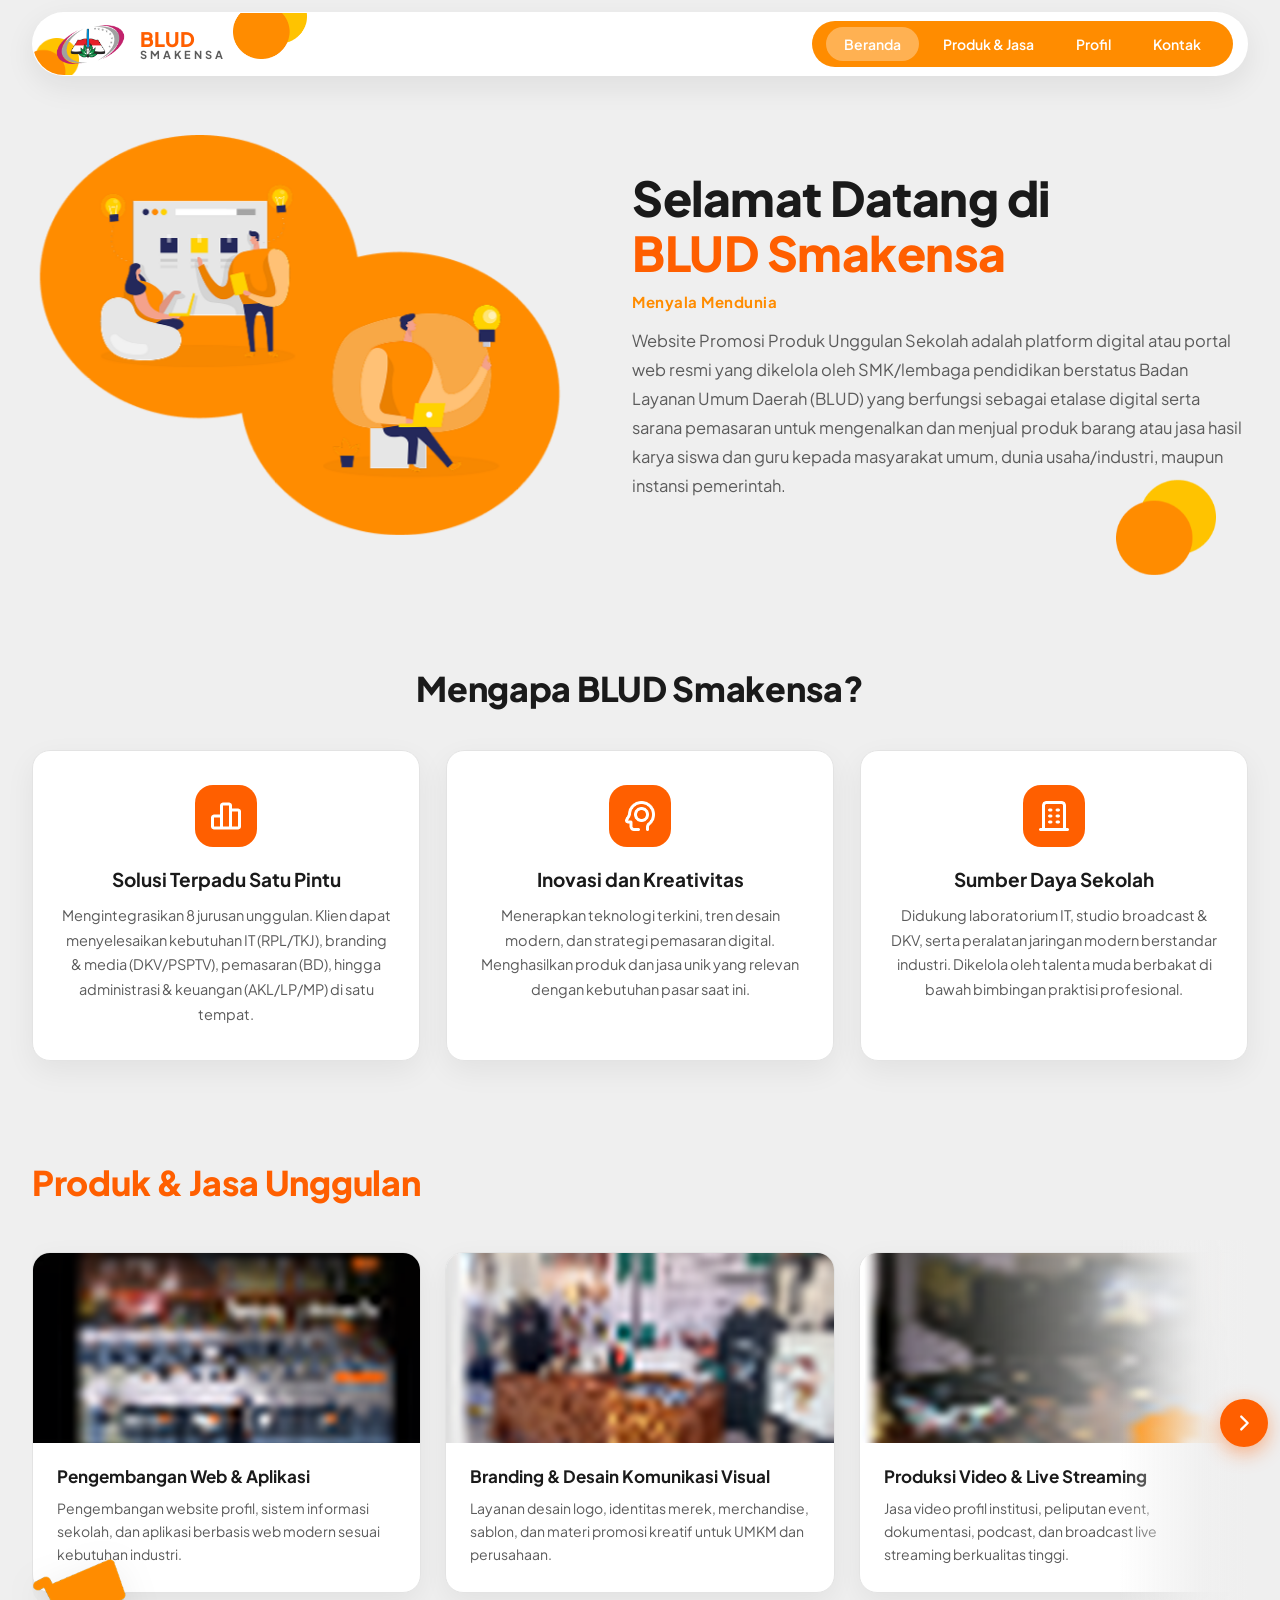
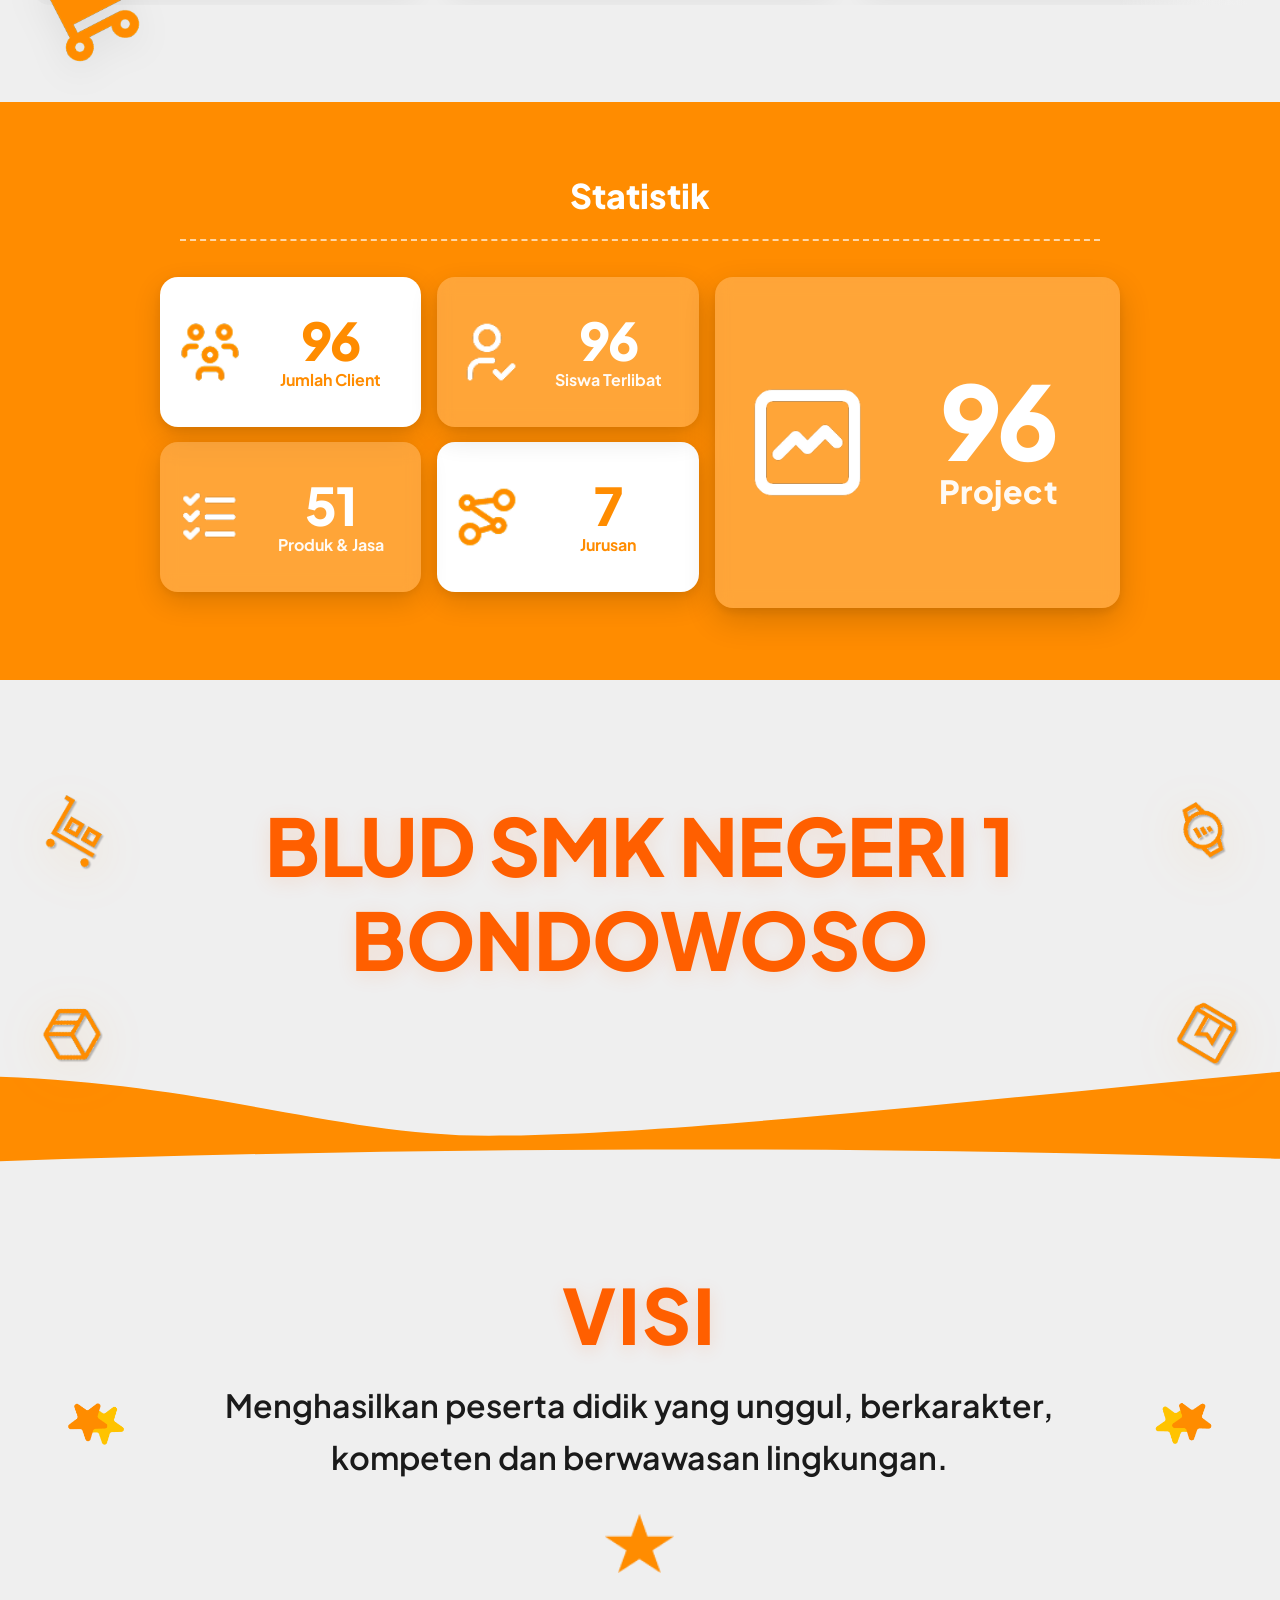
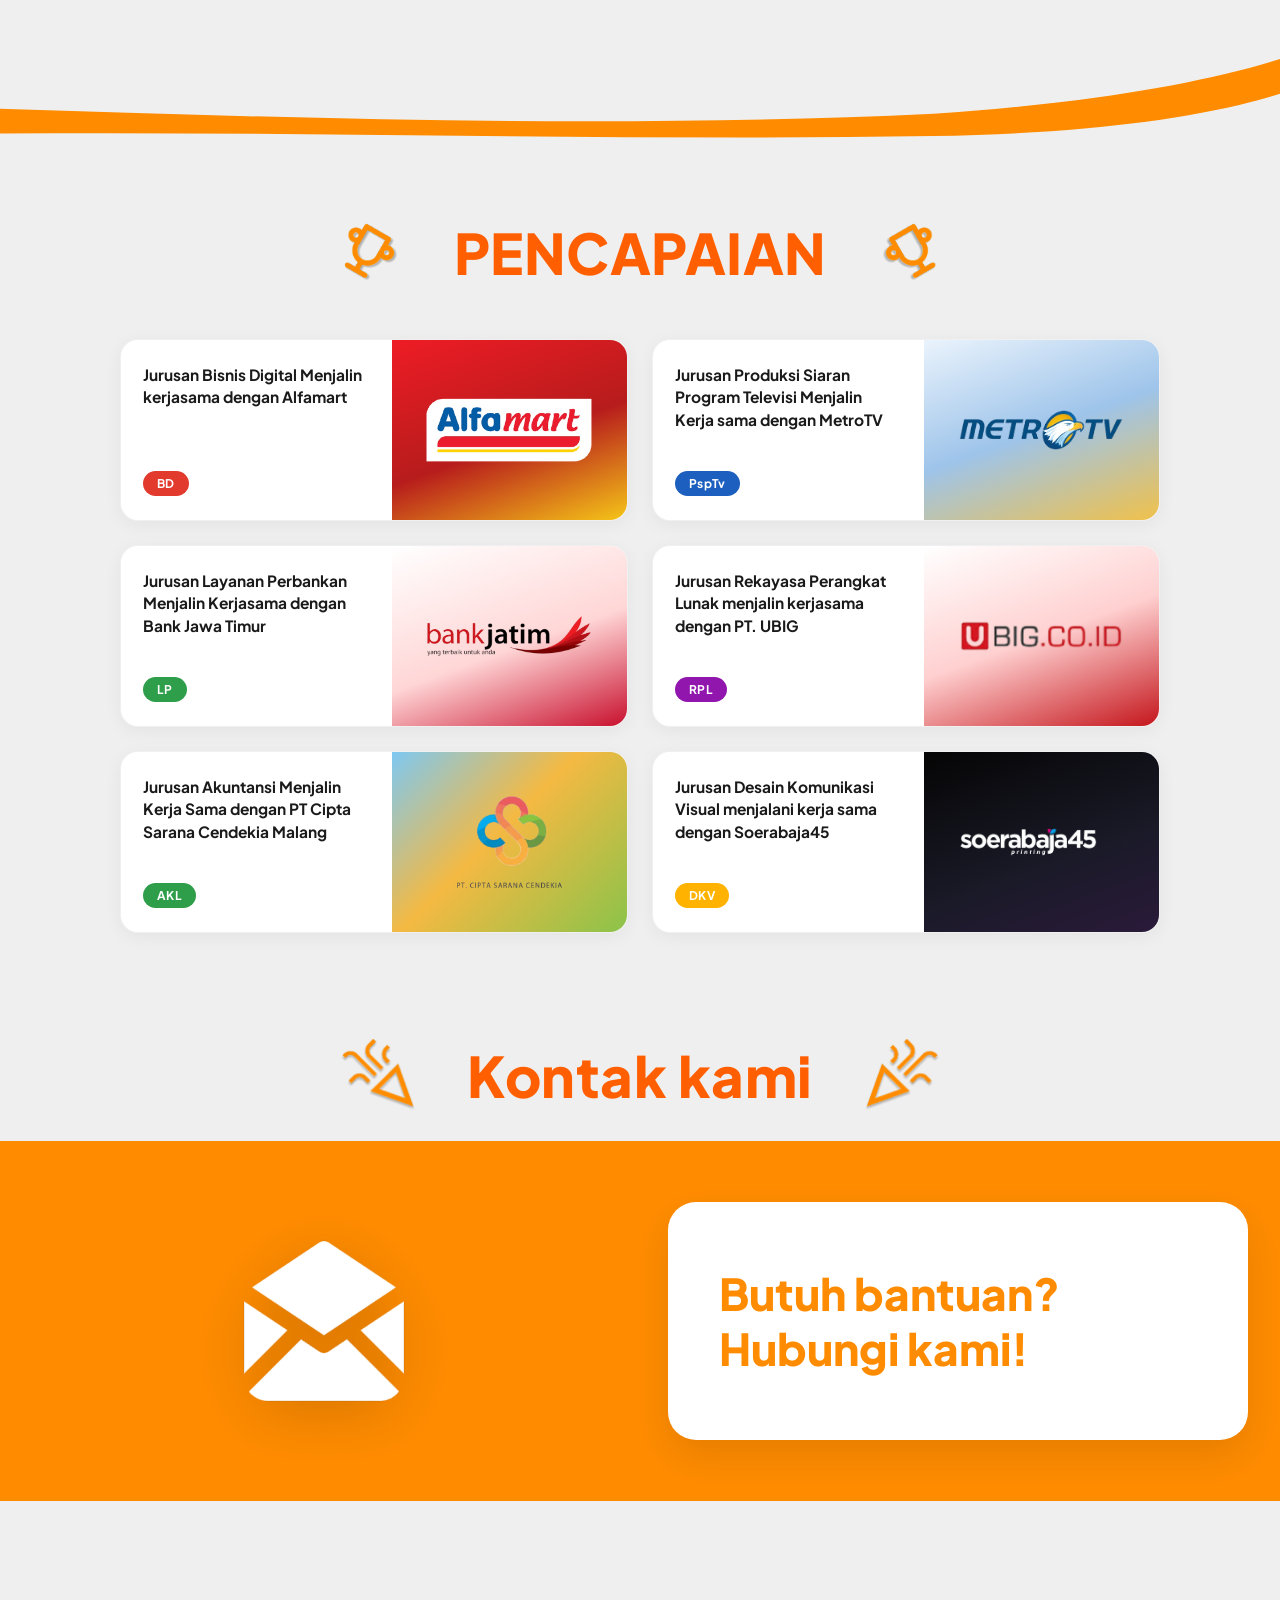
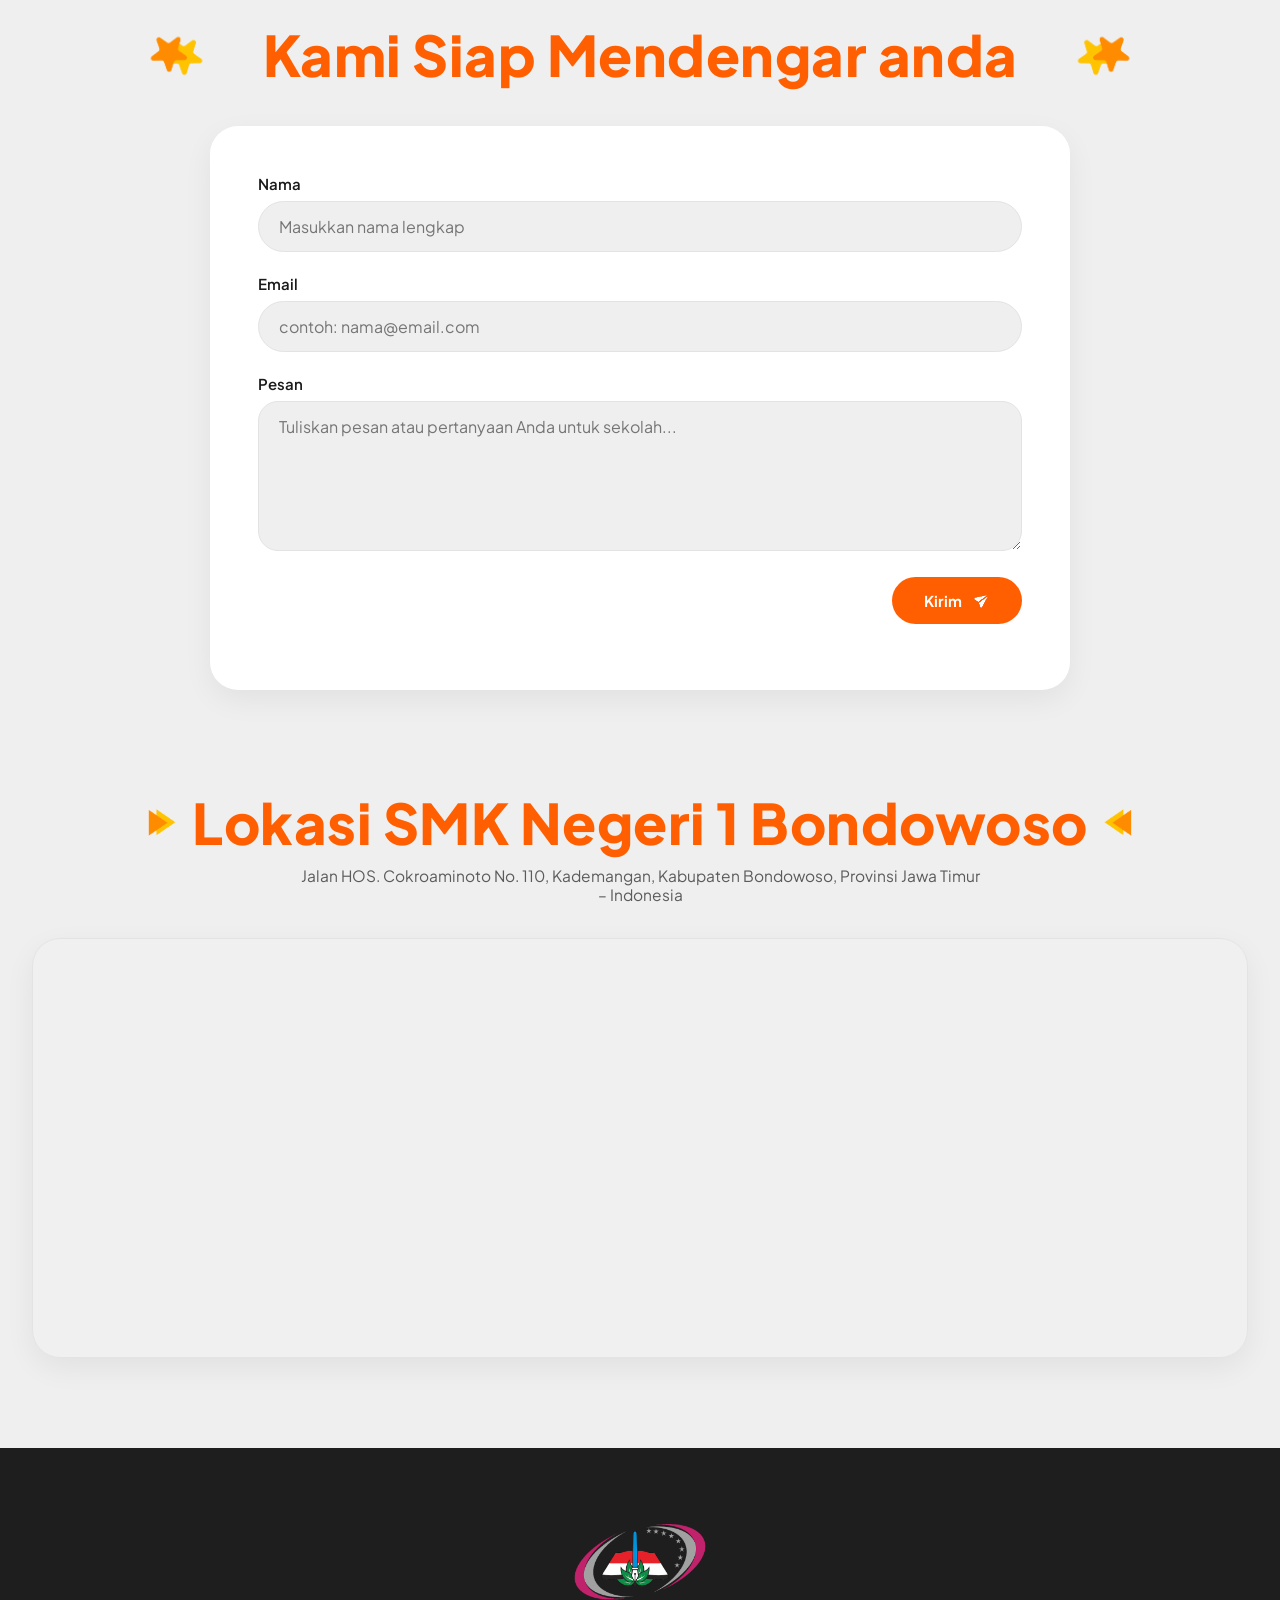
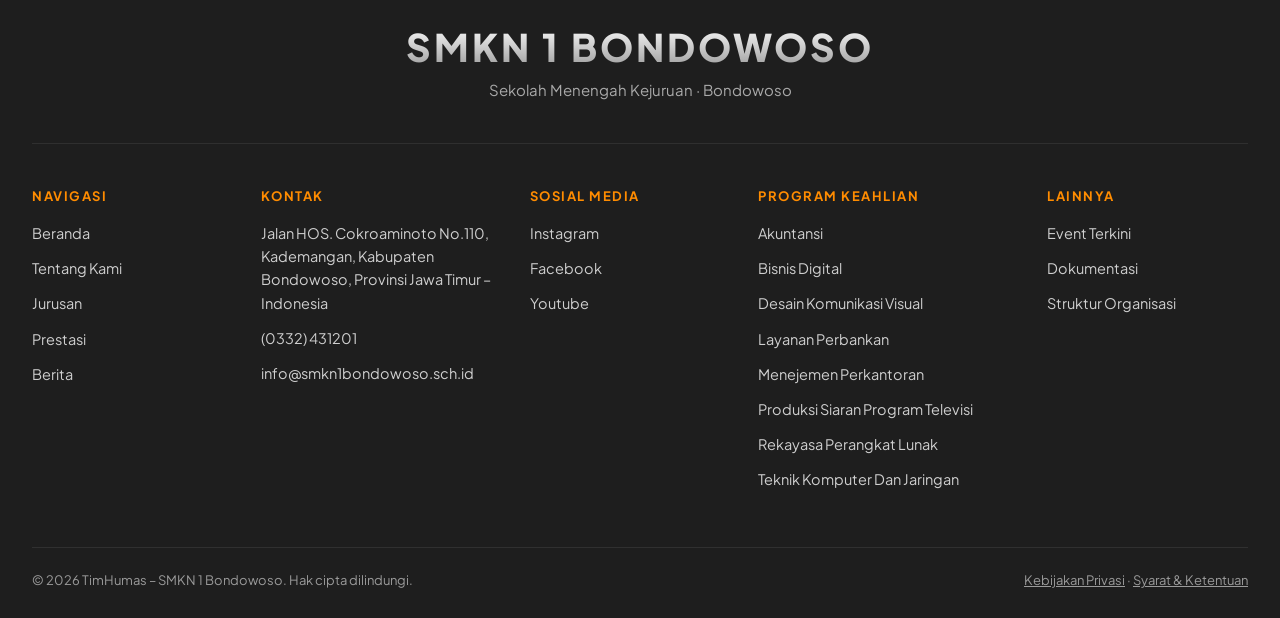
==== index.html @ 56cae61b "first commit~" ====
<!DOCTYPE html>
<html lang="id">

<head>
  <meta charset="UTF-8">
  <meta name="viewport" content="width=device-width, initial-scale=1.0">
  <title>BLUD Smakensa</title>
  <link rel="preconnect" href="https://fonts.googleapis.com">
  <link rel="preconnect" href="https://fonts.gstatic.com" crossorigin>
  <link
    href="https://fonts.googleapis.com/css2?family=Plus+Jakarta+Sans:ital,wght@0,400;0,500;0,600;0,700;0,800;1,500&display=swap"
    rel="stylesheet">
  <link rel="stylesheet" href="style.css">
</head>

<body>

  <div class="nav-shell">
    <nav class="navbar">
      <div class="navbar-deco-shell" aria-hidden="true">
        <img src="images/Group 145.png" alt="" class="navbar-deco-corner">
        <img src="images/Group 145.png" alt="" class="navbar-deco-brand">
      </div>

      <div class="brand">
        <div class="brand-badge">
          <img src="images/Logo_Smea_PNG_Fiks.png" alt="Logo BLUD Smakensa" class="brand-logo-img">
        </div>
        <div class="brand-text">
          <div class="b1">BLUD</div>
          <div class="b2">SMAKENSA</div>
        </div>
      </div>
      <div class="navlinks" id="navlinks">
        <a href="#beranda" class="active">Beranda</a>
        <a href="#produk">Produk &amp; Jasa</a>
        <a href="#profil">Profil</a>
        <a href="#kontak">Kontak</a>
      </div>
      <button class="nav-toggle" id="navToggle" aria-label="Buka menu" aria-expanded="false">
        <span></span><span></span><span></span>
      </button>
    </nav>
  </div>

  <section class="hero" id="beranda">
    <div class="wrap hero-grid">
      <div class="hero-art reveal delay-1">
        <img src="images/Group_144.png" alt="Ilustrasi BLUD Smakensa">
      </div>
      <div class="hero-copy reveal">
        <h1>Selamat Datang di<span class="accent">BLUD Smakensa</span></h1>
        <div class="eyebrow">Menyala Mendunia</div>
        <p>Website Promosi Produk Unggulan Sekolah adalah platform digital atau portal web resmi yang dikelola oleh
          SMK/lembaga pendidikan berstatus Badan Layanan Umum Daerah (BLUD) yang berfungsi sebagai etalase digital serta
          sarana pemasaran untuk mengenalkan dan menjual produk barang atau jasa hasil karya siswa dan guru kepada
          masyarakat umum, dunia usaha/industri, maupun instansi pemerintah.</p>
      </div>
    </div>
    <div class="hero-deco-wrap">
      <img src="images/Group 145.png" alt="" class="hero-deco-circles">
    </div>
  </section>

  <section class="why">
    <div class="wrap">
      <div class="section-head reveal">
        <h2>Mengapa BLUD Smakensa?</h2>
      </div>
      <div class="grid-mengapa">
        <div class="kartu-mengapa reveal delay-1">
          <div class="ikon-mengapa">
            <img src="images/chart-bar.png" alt="">
          </div>
          <h3>Solusi Terpadu Satu Pintu</h3>
          <p>Mengintegrasikan 8 jurusan unggulan. Klien dapat menyelesaikan kebutuhan IT (RPL/TKJ), branding &amp; media
            (DKV/PSPTV), pemasaran (BD), hingga administrasi &amp; keuangan (AKL/LP/MP) di satu tempat.</p>
        </div>
        <div class="kartu-mengapa reveal delay-2">
          <div class="ikon-mengapa">
            <img src="images/thinking-high.png" alt="">
          </div>
          <h3>Inovasi dan Kreativitas</h3>
          <p>Menerapkan teknologi terkini, tren desain modern, dan strategi pemasaran digital. Menghasilkan produk dan
            jasa unik yang relevan dengan kebutuhan pasar saat ini.</p>
        </div>
        <div class="kartu-mengapa reveal delay-3">
          <div class="ikon-mengapa">
            <img src="images/building.png" alt="">
          </div>
          <h3>Sumber Daya Sekolah</h3>
          <p>Didukung laboratorium IT, studio broadcast &amp; DKV, serta peralatan jaringan modern berstandar industri.
            Dikelola oleh talenta muda berbakat di bawah bimbingan praktisi profesional.</p>
        </div>
      </div>
    </div>
  </section>

  <div class="floating-cart-wrapper">
    <img src="images/shopping-cart 1.png" alt="" class="floating-cart-deco">
  </div>

  <section class="products" id="produk">
    <div class="wrap">
      <div class="products-top reveal">
        <h2>Produk &amp; Jasa Unggulan</h2>
      </div>
      <div class="products-slider reveal">
        <div class="slider-fade slider-fade-left" id="productsFadeLeft" aria-hidden="true"></div>
        <div class="slider-fade slider-fade-right is-visible" id="productsFadeRight" aria-hidden="true"></div>

        <button type="button" class="products-nav products-prev" id="productsPrev" aria-label="Kartu sebelumnya"
          disabled>
          <svg width="22" height="22" viewBox="0 0 24 24" fill="none" aria-hidden="true">
            <path d="M15 19l-7-7 7-7" stroke="#fff" stroke-width="2.5" stroke-linecap="round" stroke-linejoin="round" />
          </svg>
        </button>

        <div class="products-viewport">
          <div class="products-row" id="productsRow">
            <div class="product-card">
              <div class="product-media">
                <img src="images/produk-1.png" alt="Pengembangan Web dan Aplikasi">
              </div>
              <div class="product-body">
                <h3>Pengembangan Web &amp; Aplikasi</h3>
                <p>Pengembangan website profil, sistem informasi sekolah, dan aplikasi berbasis web modern sesuai
                  kebutuhan industri.</p>
              </div>
            </div>
            <div class="product-card">
              <div class="product-media">
                <img src="images/produk-2.png" alt="Branding dan Desain Komunikasi Visual">
              </div>
              <div class="product-body">
                <h3>Branding &amp; Desain Komunikasi Visual</h3>
                <p>Layanan desain logo, identitas merek, merchandise, sablon, dan materi promosi kreatif untuk UMKM dan
                  perusahaan.</p>
              </div>
            </div>
            <div class="product-card">
              <div class="product-media">
                <img src="images/produk-3.png" alt="Produksi Video dan Broadcast Live Streaming">
              </div>
              <div class="product-body">
                <h3>Produksi Video &amp; Live Streaming</h3>
                <p>Jasa video profil institusi, peliputan event, dokumentasi, podcast, dan broadcast live streaming
                  berkualitas tinggi.</p>
              </div>
            </div>
            <div class="product-card">
              <div class="product-media">
                <img src="images/produk-1.png" alt="Instalasi Jaringan dan IT Support">
              </div>
              <div class="product-body">
                <h3>Instalasi Jaringan &amp; IT Support</h3>
                <p>Pemasangan infrastruktur jaringan komputer, fiber optic, konfigurasi server, mikrotik, dan
                  maintenance perangkat IT.</p>
              </div>
            </div>
            <div class="product-card">
              <div class="product-media">
                <img src="images/produk-2.png" alt="Pemasaran Digital dan Konten Kreatif">
              </div>
              <div class="product-body">
                <h3>Pemasaran Digital &amp; Konten Kreatif</h3>
                <p>Strategi digital marketing, pengelolaan media sosial, pembuatan konten promosi, dan optimasi etalase
                  digital e-commerce.</p>
              </div>
            </div>
            <div class="product-card">
              <div class="product-media">
                <img src="images/produk-3.png" alt="Jasa Administrasi dan Pembukuan">
              </div>
              <div class="product-body">
                <h3>Jasa Administrasi &amp; Pembukuan</h3>
                <p>Layanan pembukuan keuangan, administrasi perpajakan, rekonsiliasi kas, dan penyusunan laporan
                  keuangan terstandar.</p>
              </div>
            </div>
          </div>
        </div>

        <button type="button" class="products-nav products-next is-visible" id="productsNext"
          aria-label="Kartu berikutnya">
          <svg width="22" height="22" viewBox="0 0 24 24" fill="none" aria-hidden="true">
            <path d="M9 5l7 7-7 7" stroke="#fff" stroke-width="2.5" stroke-linecap="round" stroke-linejoin="round" />
          </svg>
        </button>
      </div>
    </div>
  </section>

  <section class="stats reveal">
    <div class="wrap">
      <h2>Statistik</h2>
      <hr class="stats-hr">
      <div class="stats-grid">
        <div class="stats-col">
          <div class="stat-box stat-white">
            <img src="images/users-group 3.png" alt="" class="stat-icon-img">
            <div class="stat-text">
              <div class="stat-num">100</div>
              <div class="stat-label">Jumlah Client</div>
            </div>
          </div>
          <div class="stat-box stat-orange">
            <img src="images/list-check 1.png" alt="" class="stat-icon-img">
            <div class="stat-text">
              <div class="stat-num">53</div>
              <div class="stat-label">Produk &amp; Jasa</div>
            </div>
          </div>
        </div>
        <div class="stats-col">
          <div class="stat-box stat-orange">
            <img src="images/user-check 1.png" alt="" class="stat-icon-img">
            <div class="stat-text">
              <div class="stat-num">100</div>
              <div class="stat-label">Siswa Terlibat</div>
            </div>
          </div>
          <div class="stat-box stat-white">
            <img src="images/chart-dots-3 1.png" alt="" class="stat-icon-img">
            <div class="stat-text">
              <div class="stat-num">8</div>
              <div class="stat-label">Jurusan</div>
            </div>
          </div>
        </div>
        <div class="stat-box stat-orange big">
          <img src="images/graph 1.png" alt="" class="stat-icon-img-big">
          <div class="stat-text">
            <div class="stat-num">100</div>
            <div class="stat-label">Project</div>
          </div>
        </div>
      </div>
    </div>
  </section>

  <section class="school-name-section" id="profil">
    <div class="school-name-wrap">
      <div class="school-deco deco-trolley" aria-hidden="true">
        <img src="images/trolley_160dp_FF8C00_FILL0_wght400_GRAD0_opsz48 1.png" alt="">
      </div>
      <div class="school-deco deco-watch" aria-hidden="true">
        <img src="images/watch_screentime_160dp_FF8C00_FILL0_wght400_GRAD0_opsz48 1.png" alt="">
      </div>
      <div class="school-name reveal">
        <h2>BLUD SMK NEGERI 1<br>BONDOWOSO</h2>
      </div>
      <div class="school-deco deco-package" aria-hidden="true">
        <img src="images/package_2_160dp_FF8C00_FILL0_wght400_GRAD0_opsz48 1.png" alt="">
      </div>
      <div class="school-deco deco-box" aria-hidden="true">
        <img src="images/box_160dp_FF8C00_FILL0_wght400_GRAD0_opsz48 1.png" alt="">
      </div>
    </div>
    <div class="school-curve" aria-hidden="true">
      <svg viewBox="0 0 1440 200" preserveAspectRatio="none">
        <path d="M 0,25 C 240,40 380,140 550,140 C 750,140 1100,70 1440,15 L 1440,185 C 1000,160 500,160 0,190 Z"
          fill="var(--secondary)" />
      </svg>
    </div>
  </section>

  <section class="visi-section">
    <div class="wrap visi-wrap">
      <img src="images/Group 89.png" alt="" class="visi-burst burst-left">
      <div class="visi-content reveal">
        <h2>VISI</h2>
        <p>Menghasilkan peserta didik yang unggul, berkarakter, kompeten dan berwawasan lingkungan.</p>
        <div class="visi-star">
          <img src="images/Star 3.png" alt="Bintang Visi">
        </div>
      </div>
      <img src="images/Group 89.png" alt="" class="visi-burst burst-right">
    </div>
    <div class="wave-container wave-bot-container">
      <svg class="wave-svg" viewBox="0 0 1440 180" preserveAspectRatio="none" aria-hidden="true">
        <path
          d="M 0,120 C 350,140 700,160 1050,130 C 1220,110 1350,70 1440,20 L 1440,90 C 1350,140 1220,170 1050,175 C 700,185 350,165 0,170 Z"
          fill="var(--secondary)"></path>
      </svg>
    </div>
  </section>

  <section class="pencapaian">
    <div class="wrap">
      <div class="judul-ikon reveal">
        <img src="images/trophy 1.png" alt="" class="ikon-judul ikon-kiri">
        <h2>PENCAPAIAN</h2>
        <img src="images/trophy 1.png" alt="" class="ikon-judul ikon-kanan">
      </div>
      <div class="grid-capai">

        <div class="kartu-capai reveal delay-1">
          <div class="info-capai">
            <h4>Jurusan Bisnis Digital Menjalin kerjasama dengan Alfamart</h4>
            <span class="tag-capai" style="background:#E23B2E;">BD</span>
          </div>
          <div class="media-capai" style="background:linear-gradient(160deg,#EE1C25,#B71C1C 55%,#F5C518);">
            <img src="images/bd-removebg-preview(1).png" alt="Alfamart" onerror="this.style.display='none';">
          </div>
        </div>

        <div class="kartu-capai reveal delay-2">
          <div class="info-capai">
            <h4>Jurusan Produksi Siaran Program Televisi Menjalin Kerja sama dengan MetroTV</h4>
            <span class="tag-capai" style="background:#1D5FBF;">PspTv</span>
          </div>
          <div class="media-capai" style="background:linear-gradient(160deg,#EAF3FC,#9EC4EA 50%,#F0C14B);">
            <img src="images/psptv-removebg-preview.png" alt="MetroTV" onerror="this.style.display='none';">
          </div>
        </div>

        <div class="kartu-capai reveal delay-1">
          <div class="info-capai">
            <h4>Jurusan Layanan Perbankan Menjalin Kerjasama dengan Bank Jawa Timur</h4>
            <span class="tag-capai" style="background:#2E9E4A;">LP</span>
          </div>
          <div class="media-capai" style="background:linear-gradient(160deg,#FFFFFF,#FFD6D6 55%,#C8102E);">
            <img src="images/lp-removebg-preview.png" alt="Bank Jawa Timur" onerror="this.style.display='none';">
          </div>
        </div>

        <div class="kartu-capai reveal delay-2">
          <div class="info-capai">
            <h4>Jurusan Rekayasa Perangkat Lunak menjalin kerjasama dengan PT. UBIG</h4>
            <span class="tag-capai" style="background:#9016ae;">RPL</span>
          </div>
          <div class="media-capai" style="background:linear-gradient(160deg,#FFFFFF,#FFD0D0 50%,#C4161C);">
            <img src="images/rpl-removebg-preview.png" alt="PT. UBIG" onerror="this.style.display='none';">
          </div>
        </div>

        <div class="kartu-capai reveal delay-1">
          <div class="info-capai">
            <h4>Jurusan Akuntansi Menjalin Kerja Sama dengan PT Cipta Sarana Cendekia Malang</h4>
            <span class="tag-capai" style="background:#2E9E4A;">AKL</span>
          </div>
          <div class="media-capai" style="background:linear-gradient(135deg,#7EC8F2,#F4B942 45%,#8BC34A);">
            <img src="images/akl-removebg-preview.png" alt="PT Cipta Sarana Cendekia Malang"
              onerror="this.style.display='none';">
          </div>
        </div>

        <div class="kartu-capai reveal delay-2">
          <div class="info-capai">
            <h4>Jurusan Desain Komunikasi Visual menjalani kerja sama dengan Soerabaja45</h4>
            <span class="tag-capai" style="background:#ffb300;">DKV</span>
          </div>
          <div class="media-capai" style="background:linear-gradient(160deg,#050505,#1A1A28 60%,#2A1A3A);">
            <img src="images/dkv-removebg-preview.png" alt="Soerabaja45" onerror="this.style.display='none';">
          </div>
        </div>

      </div>
    </div>
  </section>

  <div class="judul-ikon kontak-title-wrap reveal">
    <img src="images/celebration_160dp_FF8C00_FILL0_wght400_GRAD0_opsz48 1.png" alt="" class="ikon-judul ikon-kiri">
    <h2>Kontak kami</h2>
    <img src="images/celebration_160dp_FF8C00_FILL0_wght400_GRAD0_opsz48 1.png" alt="" class="ikon-judul ikon-kanan">
  </div>

  <section class="cta-banner reveal" id="kontak">
    <div class="wrap cta-inner">
      <a href="mailto:info@smkn1bondowoso.sch.id?subject=Pertanyaan%20BLUD%20SMKN%201%20Bondowoso" class="cta-icon-box" aria-label="Kirim email ke info@smkn1bondowoso.sch.id" title="Kirim email ke info@smkn1bondowoso.sch.id">
        <img src="images/mail-opened 1.png" alt="Email SMKN 1 Bondowoso" class="cta-mail-img">
      </a>
      <a href="mailto:info@smkn1bondowoso.sch.id?subject=Pertanyaan%20BLUD%20SMKN%201%20Bondowoso" class="cta-card" title="Klik untuk mengirim email ke info@smkn1bondowoso.sch.id">
        <h3>Butuh bantuan?<br>Hubungi kami!</h3>
      </a>
    </div>
  </section>

  <section class="form-section">
    <div class="wrap">
      <div class="judul-ikon form-title-wrap reveal">
        <img src="images/Group 89.png" alt="" class="ikon-judul ikon-kiri">
        <h2>Kami Siap Mendengar anda</h2>
        <img src="images/Group 89.png" alt="" class="ikon-judul ikon-kanan">
      </div>
      <div class="form-wrap reveal delay-1">
        <form class="form-card" id="contactForm" action="https://formsubmit.co/info@smkn1bondowoso.sch.id"
          method="POST">
          <input type="hidden" name="_subject" value="[BLUD Smakensa] Pesan baru dari Website">
          <input type="hidden" name="_captcha" value="false">
          <input type="hidden" name="_template" value="table">
          <input type="hidden" name="_replyto" id="replytoField" value="">
          <input type="hidden" name="_autoresponse" value="Terima kasih atas pesan Anda ke BLUD SMKN 1 Bondowoso. Pesan Anda telah kami terima dan akan segera ditindaklanjuti oleh pihak sekolah.">
          <input type="text" name="_honey" style="display:none">

          <div class="field">
            <label for="nama">Nama</label>
            <input type="text" id="nama" name="name" required autocomplete="name" placeholder="Masukkan nama lengkap">
          </div>
          <div class="field">
            <label for="email">Email</label>
            <input type="email" id="email" name="email" required autocomplete="email" placeholder="contoh: nama@email.com">
          </div>
          <div class="field">
            <label for="pesan">Pesan</label>
            <textarea id="pesan" name="message" required placeholder="Tuliskan pesan atau pertanyaan Anda untuk sekolah..."></textarea>
          </div>
          <div class="form-actions">
            <button type="submit" class="btn-primary" id="btnSubmit">
              <span class="btn-label">Kirim</span>
              <img src="images/send (1) 1.png" alt="" class="btn-send-img">
            </button>
          </div>
          <div class="form-status" id="formStatus" role="status" aria-live="polite"></div>
        </form>
      </div>
    </div>
  </section>

  <section class="lokasi">
    <div class="wrap">
      <div class="judul-ikon lokasi-title-wrap reveal">
        <img src="images/Group 123.png" alt="" class="ikon-judul ikon-kiri chevron-icon">
        <h2>Lokasi SMK Negeri 1 Bondowoso</h2>
        <img src="images/Group 124.png" alt="" class="ikon-judul ikon-kanan chevron-icon">
      </div>
      <p class="addr reveal delay-1">Jalan HOS. Cokroaminoto No. 110, Kademangan, Kabupaten Bondowoso, Provinsi Jawa
        Timur – Indonesia</p>
      <div class="map-box reveal delay-2">
        <iframe
          src="https://www.google.com/maps?q=SMK+Negeri+1+Bondowoso,+Jalan+HOS+Cokroaminoto+No.110,+Kademangan,+Bondowoso&output=embed"
          loading="lazy" referrerpolicy="no-referrer-when-downgrade" title="Lokasi SMK Negeri 1 Bondowoso">
        </iframe>
      </div>
    </div>
  </section>

  <footer>
    <div class="foot-top reveal">
      <div class="foot-badge">
        <img src="images/Logo_Smea_PNG_Fiks.png" alt="Logo SMKN 1 Bondowoso">
      </div>
      <h3>SMKN 1 BONDOWOSO</h3>
      <p>Sekolah Menengah Kejuruan · Bondowoso</p>
    </div>

    <div class="foot-grid reveal delay-1">
      <div class="foot-col">
        <h5>NAVIGASI</h5>
        <a href="#beranda">Beranda</a>
        <a href="#profil">Tentang Kami</a>
        <a href="#produk">Jurusan</a>
        <a href="#">Prestasi</a>
        <a href="#">Berita</a>
      </div>
      <div class="foot-col">
        <h5>KONTAK</h5>
        <p>Jalan HOS. Cokroaminoto No.110, Kademangan, Kabupaten Bondowoso, Provinsi Jawa Timur – Indonesia</p>
        <a href="tel:+62332431201">(0332) 431201</a>
        <a href="mailto:info@smkn1bondowoso.sch.id">info@smkn1bondowoso.sch.id</a>
      </div>
      <div class="foot-col">
        <h5>SOSIAL MEDIA</h5>
        <a href="https://www.instagram.com/smkn1bws.official">Instagram</a>
        <a href="https://www.facebook.com/smkn1bws.official">Facebook</a>
        <a href="https://www.youtube.com/@smkn1bws.official">Youtube</a>
      </div>
      <div class="foot-col">
        <h5>PROGRAM KEAHLIAN</h5>
        <a href="#">Akuntansi</a>
        <a href="#">Bisnis Digital</a>
        <a href="#">Desain Komunikasi Visual</a>
        <a href="#">Layanan Perbankan</a>
        <a href="#">Menejemen Perkantoran</a>
        <a href="#">Produksi Siaran Program Televisi</a>
        <a href="#">Rekayasa Perangkat Lunak</a>
        <a href="#">Teknik Komputer Dan Jaringan</a>
      </div>
      <div class="foot-col">
        <h5>LAINNYA</h5>
        <a href="https://smk1bws.sch.id/berita">Event Terkini</a>
        <a href="#">Dokumentasi</a>
        <a href="#">Struktur Organisasi</a>
      </div>
    </div>

    <div class="foot-bottom">
      <span>© 2026 TimHumas – SMKN 1 Bondowoso. Hak cipta dilindungi.</span>
      <span><a href="#">Kebijakan Privasi</a> · <a href="#">Syarat &amp; Ketentuan</a></span>
    </div>
  </footer>

  <script src="script.js"></script>
</body>

</html>
---- style.css ----
:root {
  --primary: #FF5F00;
  --secondary: #FF8C00;
  --tertiary: #FFC300;
  --bg: #EFEFEF;
  --surface: #FFFFFF;
  --surface-2: #F7F7F7;
  --text: #1A1A1A;
  --text-muted: #5B5B5B;
  --border: #E3E3E3;
  --dark: #1E1E1E;
  --radius-lg: 28px;
  --radius-md: 18px;
  --radius-sm: 12px;
  --shadow: 0 10px 30px rgba(20, 20, 20, 0.06);
  --maxw: 1360px;
}

* {
  box-sizing: border-box;
}

html {
  scroll-behavior: smooth;
  scroll-padding-top: 100px;
  overflow-x: hidden;
}

body {
  margin: 0;
  background: var(--bg);
  color: var(--text);
  font-family: 'Plus Jakarta Sans', system-ui, -apple-system, Segoe UI, Roboto, sans-serif;
  -webkit-font-smoothing: antialiased;
  overflow-x: hidden;
}

img {
  max-width: 100%;
  display: block;
}

a {
  color: inherit;
  text-decoration: none;
}

.wrap {
  max-width: var(--maxw);
  margin: 0 auto;
  padding: 0 clamp(16px, 3.5vw, 32px);
}

section {
  position: relative;
}

/* ==========================================================================
   KEYFRAME ANIMATIONS
   ========================================================================== */
@keyframes floatCart {

  0%,
  100% {
    transform: rotate(15deg) translateY(0);
  }

  50% {
    transform: rotate(18deg) translateY(-16px);
  }
}

@keyframes floatTrolley {

  0%,
  100% {
    transform: rotate(18deg) translateY(0);
  }

  50% {
    transform: rotate(22deg) translateY(-12px);
  }
}

@keyframes floatWatch {

  0%,
  100% {
    transform: rotate(-20deg) translateY(0);
  }

  50% {
    transform: rotate(-16deg) translateY(10px);
  }
}

@keyframes floatPackage {

  0%,
  100% {
    transform: rotate(-15deg) translateY(0);
  }

  50% {
    transform: rotate(-11deg) translateY(-12px);
  }
}

@keyframes floatBox {

  0%,
  100% {
    transform: rotate(15deg) translateY(0);
  }

  50% {
    transform: rotate(19deg) translateY(12px);
  }
}

@keyframes pulseStar {

  0%,
  100% {
    transform: scale(1) rotate(0deg);
    filter: drop-shadow(0 0 0 rgba(255, 195, 0, 0));
  }

  50% {
    transform: scale(1.15) rotate(6deg);
    filter: drop-shadow(0 0 16px rgba(255, 195, 0, 0.6));
  }
}

@keyframes gentlePulse {

  0%,
  100% {
    transform: scale(1);
  }

  50% {
    transform: scale(1.06);
  }
}

@keyframes floatWhyIcon {
  0%, 100% {
    transform: translateY(0);
  }
  50% {
    transform: translateY(-7px);
  }
}

@keyframes floatStatIconA {
  0%, 100% {
    transform: translateY(0) scale(1);
  }
  50% {
    transform: translateY(-7px) scale(1.05);
  }
}

@keyframes floatStatIconB {
  0%, 100% {
    transform: translateY(0) rotate(0deg);
  }
  50% {
    transform: translateY(-7px) rotate(6deg);
  }
}

@keyframes floatStatIconC {
  0%, 100% {
    transform: translateY(0) scale(1);
  }
  50% {
    transform: translateY(-7px) scale(1.05);
  }
}

@keyframes floatStatIconD {
  0%, 100% {
    transform: translateY(0) rotate(0deg);
  }
  50% {
    transform: translateY(-7px) rotate(-6deg);
  }
}

@keyframes floatStatBigGraph {
  0%, 100% {
    transform: translateY(0) scale(1);
  }
  50% {
    transform: translateY(-10px) scale(1.04);
  }
}

@keyframes floatBurstLeft {
  0%, 100% {
    transform: translateY(0) rotate(0deg) scale(1);
  }
  50% {
    transform: translateY(-10px) rotate(-4deg) scale(1.06);
  }
}

@keyframes floatBurstRight {
  0%, 100% {
    transform: scaleX(-1) translateY(0) rotate(0deg) scale(1);
  }
  50% {
    transform: scaleX(-1) translateY(-10px) rotate(-4deg) scale(1.06);
  }
}

@keyframes floatTrophyLeft {
  0%, 100% {
    transform: translateY(0) rotate(0deg);
  }
  50% {
    transform: translateY(-12px) rotate(-6deg);
  }
}

@keyframes floatTrophyRight {
  0%, 100% {
    transform: scaleX(-1) translateY(0) rotate(0deg);
  }
  50% {
    transform: scaleX(-1) translateY(-12px) rotate(-6deg);
  }
}

@keyframes floatCelebrationLeft {
  0%, 100% {
    transform: translateY(0) rotate(0deg) scale(1);
  }
  50% {
    transform: translateY(-10px) rotate(6deg) scale(1.08);
  }
}

@keyframes floatCelebrationRight {
  0%, 100% {
    transform: scaleX(-1) translateY(0) rotate(0deg) scale(1);
  }
  50% {
    transform: scaleX(-1) translateY(-10px) rotate(6deg) scale(1.08);
  }
}

@keyframes chevronNudgeLeft {
  0%, 100% {
    transform: translateX(0);
  }
  50% {
    transform: translateX(-8px);
  }
}

@keyframes chevronNudgeRight {
  0%, 100% {
    transform: translateX(0);
  }
  50% {
    transform: translateX(8px);
  }
}

@keyframes sendNudge {
  0%, 100% {
    transform: translate(0, 0);
  }
  50% {
    transform: translate(3px, -3px);
  }
}

@keyframes heroArtFloat {
  0%, 100% {
    transform: translateY(0);
  }
  50% {
    transform: translateY(-12px);
  }
}

/* ==========================================================================
   SCROLL REVEAL UTILITIES
   ========================================================================== */
.reveal {
  opacity: 0;
  transform: translateY(28px);
  transition: opacity 0.7s cubic-bezier(0.16, 1, 0.3, 1), transform 0.7s cubic-bezier(0.16, 1, 0.3, 1);
  will-change: opacity, transform;
}

.reveal.is-revealed {
  opacity: 1;
  transform: translateY(0);
}

.delay-1 {
  transition-delay: 0.12s;
}

.delay-2 {
  transition-delay: 0.24s;
}

.delay-3 {
  transition-delay: 0.36s;
}

.delay-4 {
  transition-delay: 0.48s;
}

/* ==========================================================================
   NAVBAR
   ========================================================================== */
.nav-shell {
  position: fixed;
  top: 0;
  left: 0;
  right: 0;
  width: 100%;
  z-index: 200;
  padding: 12px clamp(14px, 3.5vw, 32px);
  background: transparent;
  backdrop-filter: none;
  -webkit-backdrop-filter: none;
  pointer-events: none;
  transition: padding 0.3s ease, background 0.3s ease, box-shadow 0.3s ease;
}

.nav-shell.scrolled {
  padding: 8px clamp(14px, 3.5vw, 32px);
  background: transparent;
  backdrop-filter: none;
  -webkit-backdrop-filter: none;
  box-shadow: none;
}

.navbar {
  pointer-events: auto;
  width: 100%;
  max-width: var(--maxw);
  margin: 0 auto;
  background: var(--surface);
  border: 1px solid transparent;
  border-radius: 100px;
  display: flex;
  align-items: center;
  justify-content: space-between;
  padding: 8px clamp(10px, 2vw, 14px) 8px clamp(14px, 2.5vw, 20px);
  box-shadow: 0 10px 30px rgba(20, 20, 20, 0.08);
  position: relative;
  z-index: 1;
}

.navbar-deco-shell {
  position: absolute;
  inset: 0;
  border-radius: 100px;
  overflow: hidden;
  pointer-events: none;
  z-index: 0;
}

.navbar-deco-corner {
  position: absolute;
  left: -12px;
  bottom: -18px;
  width: 58px;
  height: auto;
  pointer-events: none;
  animation: gentlePulse 6s ease-in-out infinite;
}

.brand {
  display: flex;
  align-items: center;
  gap: clamp(8px, 1.5vw, 12px);
  position: relative;
  z-index: 1;
  text-decoration: none;
}

.brand-badge {
  width: clamp(54px, 6vw, 75px);
  height: clamp(34px, 4vw, 44px);
  display: flex;
  align-items: center;
  justify-content: center;
  flex-shrink: 0;
}

.brand-badge .brand-logo-img,
.brand-badge img {
  width: 100%;
  height: 100%;
  object-fit: contain;
  display: block;
}

.navbar-deco-brand {
  position: absolute;
  left: 200px;
  top: -24px;
  width: 74px;
  height: auto;
  pointer-events: none;
  animation: gentlePulse 6s ease-in-out infinite 0.5s;
}

.brand-text {
  line-height: 1.05;
}

.brand-text .b1 {
  font-weight: 800;
  font-size: clamp(17px, 2vw, 20px);
  color: var(--primary);
  letter-spacing: .2px;
}

.brand-text .b2 {
  font-weight: 700;
  font-size: clamp(9.5px, 1.1vw, 11px);
  letter-spacing: clamp(1.5px, 0.3vw, 3px);
  color: var(--text-muted);
}

.navlinks {
  display: flex;
  align-items: center;
  gap: 6px;
  background: var(--secondary);
  padding: 6px 14px;
  border-radius: 100px;
}

.navlinks a {
  padding: 8px 18px;
  border-radius: 100px;
  font-weight: 600;
  font-size: 14px;
  color: #fff;
  transition: background .2s ease, transform .2s ease;
  white-space: nowrap;
}

.navlinks a:hover {
  background: rgba(255, 255, 255, 0.22);
  transform: scale(1.03);
}

.navlinks a.active {
  background: rgba(255, 255, 255, 0.32);
  color: #fff;
}

.nav-toggle {
  display: none;
  background: transparent;
  border: none;
  padding: 8px;
  cursor: pointer;
  width: 42px;
  height: 42px;
  border-radius: 50%;
  align-items: center;
  justify-content: center;
  flex-direction: column;
  gap: 5px;
  transition: background 0.2s ease;
  z-index: 220;
}

.nav-toggle:hover {
  background: rgba(0, 0, 0, 0.05);
}

.nav-toggle span {
  display: block;
  width: 22px;
  height: 2.5px;
  background: var(--text);
  border-radius: 2px;
  transition: transform 0.3s cubic-bezier(0.25, 1, 0.5, 1), opacity 0.2s ease;
  transform-origin: center;
}

.nav-toggle[aria-expanded="true"] span:nth-child(1) {
  transform: translateY(7.5px) rotate(45deg);
}

.nav-toggle[aria-expanded="true"] span:nth-child(2) {
  opacity: 0;
  transform: scaleX(0);
}

.nav-toggle[aria-expanded="true"] span:nth-child(3) {
  transform: translateY(-7.5px) rotate(-45deg);
}


.hero {
  padding: clamp(100px, 12vw, 135px) 0 clamp(35px, 5vw, 55px);
  position: relative;
  overflow: hidden;
}

.hero-grid {
  display: grid;
  grid-template-columns: 1fr 1.15fr;
  gap: clamp(32px, 5vw, 64px);
  align-items: center;
}

.hero-art {
  position: relative;
  height: auto;
  max-height: 450px;
  display: flex;
  align-items: center;
  justify-content: center;
}

.hero-art img {
  width: 100%;
  max-width: 520px;
  height: auto;
  object-fit: contain;
  animation: heroArtFloat 5.5s ease-in-out infinite;
}

.hero-deco-wrap {
  position: absolute;
  right: 5%;
  bottom: 15px;
  pointer-events: none;
  z-index: 1;
  width: 100px;
}

.hero-deco-circles {
  width: 130px;
  height: auto;
  display: block;
  animation: gentlePulse 5s ease-in-out infinite;
}

.eyebrow {
  color: var(--secondary);
  font-weight: 700;
  font-size: clamp(13px, 1.6vw, 15px);
  margin: 10px 0 16px;
  letter-spacing: 0.5px;
}

.hero-copy h1 {
  font-size: clamp(28px, 4.8vw, 48px);
  line-height: 1.15;
  font-weight: 800;
  margin: 0 0 12px;
  letter-spacing: -.5px;
}

.hero-copy h1 .accent {
  color: var(--primary);
  display: block;
}

.hero-copy p {
  color: var(--text-muted);
  font-size: clamp(14.5px, 1.6vw, 16.5px);
  line-height: 1.75;
  max-width: 58ch;
  margin: 0;
}

/* ==========================================================================
   WHY SECTION
   ========================================================================== */
.section-head {
  text-align: center;
  margin-bottom: clamp(28px, 4vw, 40px);
}

.section-head h2 {
  font-size: clamp(24px, 3.8vw, 34px);
  font-weight: 800;
  margin: 0;
  letter-spacing: -.3px;
}

.why {
  padding: clamp(45px, 6vw, 80px) 0 20px;
}

.grid-mengapa,
.why-grid {
  display: grid;
  grid-template-columns: repeat(3, 1fr);
  gap: clamp(16px, 2.5vw, 26px);
}

.kartu-mengapa,
.why-card {
  background: var(--surface);
  border: 1px solid var(--border);
  border-radius: var(--radius-md);
  padding: clamp(24px, 3.5vw, 34px) clamp(18px, 2.5vw, 28px);
  text-align: center;
  box-shadow: var(--shadow);
  transition: transform 0.35s cubic-bezier(0.25, 1, 0.5, 1), box-shadow 0.35s ease, border-color 0.35s ease;
}

.kartu-mengapa:hover,
.why-card:hover {
  transform: translateY(-8px);
  box-shadow: 0 18px 36px rgba(255, 95, 0, 0.12);
  border-color: rgba(255, 95, 0, 0.3);
}

.ikon-mengapa,
.why-icon {
  width: 62px;
  height: 62px;
  border-radius: 18px;
  background: var(--primary);
  display: flex;
  align-items: center;
  justify-content: center;
  margin: 0 auto 20px;
  transition: transform 0.35s ease;
}

.kartu-mengapa:hover .ikon-mengapa,
.why-card:hover .why-icon {
  transform: scale(1.1) rotate(6deg);
}

.ikon-mengapa img,
.why-icon img {
  width: 36px;
  height: 36px;
  object-fit: contain;
}

.kartu-mengapa:nth-child(1) .ikon-mengapa img,
.why-card:nth-child(1) .why-icon img {
  animation: floatWhyIcon 3.4s ease-in-out infinite;
}

.kartu-mengapa:nth-child(2) .ikon-mengapa img,
.why-card:nth-child(2) .why-icon img {
  animation: floatWhyIcon 3.4s ease-in-out infinite 0.6s;
}

.kartu-mengapa:nth-child(3) .ikon-mengapa img,
.why-card:nth-child(3) .why-icon img {
  animation: floatWhyIcon 3.4s ease-in-out infinite 1.2s;
}

.kartu-mengapa h3,
.why-card h3 {
  font-size: 19px;
  margin: 0 0 12px;
  font-weight: 700;
}

.kartu-mengapa p,
.why-card p {
  color: var(--text-muted);
  font-size: 14.5px;
  line-height: 1.7;
  margin: 0;
}

/* ==========================================================================
   FLOATING CART DECORATION
   ========================================================================== */
.floating-cart-wrapper {
  position: relative;
  max-width: var(--maxw);
  margin: 0 auto;
  height: 0;
  pointer-events: none;
  z-index: 10;
}

.floating-cart-deco {
  position: absolute;
  left: 15px;
  top: 450px;
  width: 150px;
  height: auto;
  filter: drop-shadow(0 8px 18px rgba(0, 0, 0, 0.08));
  animation: floatCart 4.5s ease-in-out infinite;
}

/* ==========================================================================
   PRODUK & JASA (SLIDER + GRADIENTS + NAV BUTTONS)
   ========================================================================== */
.products {
  padding: 80px 0 20px;
}

.products-top {
  display: flex;
  align-items: center;
  justify-content: space-between;
  gap: 24px;
  margin-bottom: 36px;
}

.products-top h2 {
  font-size: 34px;
  font-weight: 800;
  color: var(--primary);
  margin: 0;
  letter-spacing: -.3px;
}

.products-slider {
  position: relative;
  padding: 12px 0;
}

.products-viewport {
  overflow: hidden;
  padding: 12px 0;
  margin: -12px 0;
  border-radius: var(--radius-md);
}

.products-row {
  display: flex;
  flex-wrap: nowrap;
  gap: 24px;
  will-change: transform;
  transition: transform 0.45s cubic-bezier(0.25, 1, 0.5, 1);
}

/* White/Surface edge gradient fades */
.slider-fade {
  position: absolute;
  top: 0;
  bottom: 0;
  width: 130px;
  pointer-events: none;
  z-index: 4;
  transition: opacity 0.35s ease, visibility 0.35s ease;
}

.slider-fade-left {
  left: 0;
  background: linear-gradient(to right, #EFEFEF 0%, rgba(239, 239, 239, 0.92) 35%, rgba(239, 239, 239, 0) 100%);
  opacity: 0;
  visibility: hidden;
}

.slider-fade-left.is-visible {
  opacity: 1;
  visibility: visible;
}

.slider-fade-right {
  right: 0;
  background: linear-gradient(to left, #EFEFEF 0%, rgba(239, 239, 239, 0.92) 35%, rgba(239, 239, 239, 0) 100%);
  opacity: 1;
  visibility: visible;
}

.slider-fade-right:not(.is-visible) {
  opacity: 0;
  visibility: hidden;
}

/* Slider Nav Buttons (Prev & Next) */
.products-nav {
  position: absolute;
  top: 50%;
  width: 48px;
  height: 48px;
  border: none;
  border-radius: 50%;
  cursor: pointer;
  background: var(--primary);
  color: #fff;
  display: flex;
  align-items: center;
  justify-content: center;
  box-shadow: 0 6px 20px rgba(255, 95, 0, 0.45);
  z-index: 6;
  transition: transform 0.25s cubic-bezier(0.25, 1, 0.5, 1), background 0.2s ease, opacity 0.25s ease, visibility 0.25s ease, box-shadow 0.2s ease;
}

.products-nav:hover:not(:disabled) {
  background: var(--secondary);
  transform: translateY(-50%) scale(1.1);
  box-shadow: 0 8px 24px rgba(255, 95, 0, 0.55);
}

.products-nav:active:not(:disabled) {
  transform: translateY(-50%) scale(0.95);
}

.products-prev {
  left: -20px;
  transform: translateY(-50%) scale(0.85);
  opacity: 0;
  visibility: hidden;
  pointer-events: none;
}

.products-prev.is-visible {
  opacity: 1;
  visibility: visible;
  pointer-events: auto;
  transform: translateY(-50%) scale(1);
}

.products-next {
  right: -20px;
  transform: translateY(-50%) scale(1);
  opacity: 1;
  visibility: visible;
  pointer-events: auto;
}

.products-next:not(.is-visible) {
  opacity: 0;
  visibility: hidden;
  pointer-events: none;
  transform: translateY(-50%) scale(0.85);
}

.product-card {
  background: var(--surface);
  border: 1px solid var(--border);
  border-radius: var(--radius-md);
  overflow: hidden;
  flex: 0 0 calc((100% - 48px) / 3);
  min-width: 0;
  box-shadow: var(--shadow);
  transition: transform 0.35s cubic-bezier(0.25, 1, 0.5, 1), box-shadow 0.35s ease;
}

.product-card:hover {
  transform: translateY(-8px);
  box-shadow: 0 18px 40px rgba(0, 0, 0, 0.12);
}

.product-media {
  height: 190px;
  position: relative;
  background: #141312;
  overflow: hidden;
}

.product-media img {
  width: 100%;
  height: 100%;
  object-fit: cover;
  transition: transform 0.5s ease;
}

.product-card:hover .product-media img {
  transform: scale(1.06);
}

.product-body {
  padding: 22px 24px 26px;
}

.product-body h3 {
  margin: 0 0 10px;
  font-size: 17px;
  font-weight: 700;
}

.product-body p {
  margin: 0;
  color: var(--text-muted);
  font-size: 14px;
  line-height: 1.65;
}

/* ==========================================================================
   STATISTIK (PROPORTIONATE, BIGGER & COMPACT CARDS)
   ========================================================================== */
.stats {
  margin-top: clamp(40px, 6vw, 80px);
  padding: clamp(48px, 6vw, 72px) 0;
  background: var(--secondary);
  color: #fff;
}

.stats h2 {
  text-align: center;
  font-size: clamp(26px, 4vw, 34px);
  font-weight: 800;
  margin: 0 0 22px;
}

.stats-hr {
  border: none;
  border-top: 2px dashed rgba(255, 255, 255, .65);
  max-width: 920px;
  margin: 0 auto clamp(24px, 4vw, 36px);
}

.stats-grid {
  width: 100%;
  max-width: 960px;
  margin: 0 auto;
  display: grid;
  grid-template-columns: 1fr 1fr 1.55fr;
  gap: clamp(10px, 1.5vw, 16px);
  justify-content: center;
  align-items: stretch;
}

.stats-col {
  display: flex;
  flex-direction: column;
  gap: clamp(10px, 1.5vw, 15px);
  width: 100%;
}

.stat-box {
  border-radius: 18px;
  padding: clamp(14px, 2vw, 18px) clamp(12px, 1.8vw, 16px);
  display: flex;
  align-items: center;
  gap: 12px;
  box-sizing: border-box;
  border: none;
  transition: transform 0.3s cubic-bezier(0.25, 1, 0.5, 1), box-shadow 0.3s ease;
}

.stat-box:hover {
  transform: translateY(-5px);
  box-shadow: 0 18px 36px rgba(0, 0, 0, 0.22);
}

.stat-text {
  display: flex;
  flex-direction: column;
  align-items: center;
  justify-content: center;
  text-align: center;
  flex: 1;
}

.stat-white {
  background: #ffffff;
  color: var(--secondary);
  border: none;
  box-shadow: 0 10px 28px rgba(0, 0, 0, 0.14), 0 3px 8px rgba(0, 0, 0, 0.06);
  width: 100%;
  height: clamp(130px, 13vw, 150px);
}

.stat-white .stat-num {
  color: var(--secondary);
  font-size: clamp(38px, 4.5vw, 52px);
  font-weight: 800;
  line-height: 1;
  letter-spacing: -1px;
  text-align: center;
}

.stat-white .stat-label {
  color: var(--secondary);
  font-size: clamp(13px, 1.4vw, 16px);
  font-weight: 700;
  line-height: 1.2;
  text-align: center;
  margin-top: 4px;
}

.stat-orange {
  background: rgba(255, 255, 255, 0.22);
  color: #fff;
  border: none;
  box-shadow: 0 10px 28px rgba(0, 0, 0, 0.14), 0 3px 8px rgba(0, 0, 0, 0.06);
  backdrop-filter: blur(8px);
  -webkit-backdrop-filter: blur(8px);
  width: 100%;
  height: clamp(130px, 13vw, 150px);
}

.stat-orange .stat-num {
  color: #fff;
  font-size: clamp(38px, 4.5vw, 52px);
  font-weight: 800;
  line-height: 1;
  letter-spacing: -1px;
  text-align: center;
}

.stat-orange .stat-label {
  color: #fff;
  font-size: clamp(13px, 1.4vw, 16px);
  font-weight: 700;
  line-height: 1.2;
  opacity: .95;
  text-align: center;
  margin-top: 4px;
}

.stat-icon-img {
  width: clamp(48px, 5.5vw, 68px);
  height: clamp(48px, 5.5vw, 68px);
  object-fit: contain;
  flex-shrink: 0;
}

.stats-grid .stat-box:nth-child(1) .stat-icon-img {
  animation: floatStatIconA 3.6s ease-in-out infinite;
}

.stats-grid .stat-box:nth-child(2) .stat-icon-img {
  animation: floatStatIconB 4s ease-in-out infinite 0.5s;
}

.stats-grid .stat-box:nth-child(3) .stat-icon-img {
  animation: floatStatIconC 3.8s ease-in-out infinite 1s;
}

.stats-grid .stat-box:nth-child(4) .stat-icon-img {
  animation: floatStatIconD 4.2s ease-in-out infinite 1.5s;
}

.stat-icon-img-big {
  width: clamp(80px, 11vw, 155px);
  height: clamp(80px, 11vw, 155px);
  object-fit: contain;
  flex-shrink: 0;
  animation: floatStatBigGraph 4.5s ease-in-out infinite;
}

.stat-box.big {
  grid-row: span 2;
  display: flex;
  align-items: center;
  justify-content: center;
  gap: clamp(14px, 2vw, 20px);
  padding: 20px clamp(16px, 2vw, 22px);
  border: none;
  background: rgba(255, 255, 255, 0.22);
  box-shadow: 0 12px 32px rgba(0, 0, 0, 0.16), 0 4px 10px rgba(0, 0, 0, 0.08);
  backdrop-filter: blur(8px);
  -webkit-backdrop-filter: blur(8px);
  border-radius: 18px;
  width: 100%;
  height: 100%;
  min-height: 314px;
  box-sizing: border-box;
}

.stat-box.big .stat-num {
  font-size: clamp(64px, 8vw, 104px);
  font-weight: 800;
  color: #fff;
  line-height: 0.9;
  letter-spacing: -3px;
  text-align: center;
}

.stat-box.big .stat-label {
  font-size: clamp(20px, 2.5vw, 32px);
  font-weight: 800;
  color: #fff;
  text-align: center;
  margin-top: 6px;
  letter-spacing: 0.5px;
}

/* ==========================================================================
   SCHOOL NAME & DECORATIONS
   ========================================================================== */
.school-name-section {
  position: relative;
  padding: clamp(50px, 7vw, 100px) 0 0;
  text-align: center;
  overflow: hidden;
  background: var(--bg);
}

.school-name-wrap {
  position: relative;
  max-width: var(--maxw);
  margin: 0 auto;
  padding: 30px clamp(16px, 3vw, 32px) 20px;
  min-height: 240px;
  display: flex;
  align-items: center;
  justify-content: center;
}

.school-name h2 {
  font-size: clamp(30px, 6.2vw, 84px);
  font-weight: 800;
  color: var(--primary);
  line-height: 1.18;
  margin: 0;
  letter-spacing: -.5px;
  margin-bottom: clamp(35px, 6vw, 85px);
  text-shadow: 0 4px 20px rgba(255, 95, 0, 0.12);
}

.school-deco {
  position: absolute;
  pointer-events: none;
  z-index: 3;
}

.school-deco img {
  width: 100%;
  height: auto;
  display: block;
  filter: drop-shadow(0 10px 24px rgba(255, 140, 0, 0.18));
}

.deco-trolley {
  left: 2.5%;
  top: 5%;
  width: clamp(48px, 7.5vw, 120px);
  animation: floatTrolley 5s ease-in-out infinite;
}

.deco-watch {
  right: 2.5%;
  top: 5%;
  width: clamp(44px, 7vw, 110px);
  animation: floatWatch 4.5s ease-in-out infinite 0.4s;
}

.deco-package {
  left: 2%;
  bottom: 0px;
  width: clamp(46px, 7.2vw, 115px);
  animation: floatPackage 4.8s ease-in-out infinite 0.8s;
}

.deco-box {
  right: 2%;
  bottom: 5px;
  width: clamp(44px, 7vw, 112px);
  animation: floatBox 5.2s ease-in-out infinite 1.2s;
}

.school-curve {
  position: relative;
  width: 100%;
  line-height: 0;
  margin-top: -20px;
  z-index: 2;
}

.school-curve svg {
  display: block;
  width: 100%;
  height: clamp(50px, 8vw, 130px);
}

/* ==========================================================================
   VISI
   ========================================================================== */
.visi-section {
  position: relative;
  background: var(--bg);
  padding: 30px 0 0;
}

.wave-container {
  width: 100%;
  overflow: hidden;
  line-height: 0;
}

.wave-svg {
  display: block;
  width: 100%;
  height: clamp(50px, 7vw, 100px);
}

.visi-wrap {
  display: flex;
  align-items: center;
  justify-content: space-between;
  padding: clamp(36px, 6vw, 95px) clamp(16px, 4vw, 56px);
  position: relative;
  max-width: var(--maxw);
  margin: 0 auto;
  gap: clamp(14px, 3vw, 50px);
}

.visi-content {
  text-align: center;
  max-width: 960px;
  margin: 0 auto;
  flex: 1;
}

.visi-content h2 {
  font-size: clamp(32px, 6vw, 76px);
  font-weight: 800;
  color: var(--primary);
  margin: 0 0 clamp(14px, 2vw, 22px);
  letter-spacing: 2px;
  line-height: 1.1;
  text-shadow: 0 4px 18px rgba(255, 95, 0, 0.14);
}

.visi-content p {
  font-size: clamp(16px, 2.5vw, 32px);
  line-height: 1.65;
  font-weight: 600;
  color: var(--text);
  margin: 0 0 clamp(18px, 3vw, 30px);
}

.visi-star {
  display: flex;
  align-items: center;
  justify-content: center;
}

.visi-star img {
  width: clamp(44px, 5.5vw, 78px);
  height: auto;
  animation: pulseStar 3s ease-in-out infinite;
}

.visi-burst {
  width: clamp(40px, 7vw, 125px);
  height: auto;
  flex-shrink: 0;
}

.burst-left {
  animation: floatBurstLeft 4.2s ease-in-out infinite;
}

.burst-right {
  transform: scaleX(-1);
  animation: floatBurstRight 4.2s ease-in-out infinite 0.5s;
}

/* ==========================================================================
   PENCAPAIAN
   ========================================================================== */
.judul-ikon,
.section-title-with-icons {
  display: flex;
  align-items: center;
  justify-content: center;
  gap: clamp(12px, 3.5vw, 48px);
  margin-bottom: clamp(24px, 4vw, 44px);
  text-align: center;
  padding: 0 8px;
}

.judul-ikon h2,
.section-title-with-icons h2 {
  font-size: clamp(26px, 4.5vw, 56px);
  font-weight: 800;
  color: var(--primary);
  margin: 0;
  letter-spacing: 0.5px;
  line-height: 1.15;
}

.ikon-judul,
.section-title-with-icons .title-icon {
  width: clamp(36px, 6.5vw, 85px);
  height: auto;
  flex-shrink: 0;
  object-fit: contain;
}

.ikon-kanan:not(.chevron-icon),
.section-title-with-icons .title-icon.icon-right:not(.chevron-icon) {
  transform: scaleX(-1);
}

.chevron-icon,
.section-title-with-icons .title-icon.chevron-icon {
  width: clamp(22px, 3.5vw, 42px) !important;
  height: auto;
  object-fit: contain;
}

/* Title icon floating animations */
.pencapaian .ikon-kiri,
.pencapaian .title-icon.icon-left {
  animation: floatTrophyLeft 4s ease-in-out infinite;
}
.pencapaian .ikon-kanan,
.pencapaian .title-icon.icon-right {
  animation: floatTrophyRight 4s ease-in-out infinite;
}

.kontak-title-wrap .ikon-kiri,
.kontak-title-wrap .title-icon.icon-left {
  animation: floatCelebrationLeft 3.6s ease-in-out infinite;
}
.kontak-title-wrap .ikon-kanan,
.kontak-title-wrap .title-icon.icon-right {
  animation: floatCelebrationRight 3.6s ease-in-out infinite;
}

.form-title-wrap .ikon-kiri,
.form-title-wrap .title-icon.icon-left {
  animation: floatBurstLeft 3.5s ease-in-out infinite;
}
.form-title-wrap .ikon-kanan,
.form-title-wrap .title-icon.icon-right {
  animation: floatBurstRight 3.5s ease-in-out infinite;
}

.lokasi-title-wrap .chevron-icon.ikon-kiri,
.lokasi-title-wrap .chevron-icon.icon-left {
  animation: chevronNudgeLeft 2.4s ease-in-out infinite;
}
.lokasi-title-wrap .chevron-icon.ikon-kanan,
.lokasi-title-wrap .chevron-icon.icon-right {
  animation: chevronNudgeRight 2.4s ease-in-out infinite;
}

.pencapaian {
  padding: clamp(40px, 5.5vw, 70px) 0 clamp(45px, 6vw, 80px);
}

.grid-capai,
.achieve-grid {
  display: grid;
  grid-template-columns: 1fr 1fr;
  max-width: 1040px;
  margin: 0 auto;
  gap: clamp(16px, 2.2vw, 24px);
}

.kartu-capai,
.achieve-card {
  background: var(--surface);
  border-radius: 18px;
  border: 1px solid rgba(0, 0, 0, 0.06);
  overflow: hidden;
  display: grid;
  grid-template-columns: 1.15fr 1fr;
  box-shadow: 0 4px 18px rgba(0, 0, 0, 0.05);
  min-height: 180px;
  transition: transform 0.3s cubic-bezier(0.25, 1, 0.5, 1), box-shadow 0.3s ease;
}

.kartu-capai:hover,
.achieve-card:hover {
  transform: translateY(-4px);
  box-shadow: 0 12px 28px rgba(0, 0, 0, 0.1);
}

.info-capai,
.achieve-info {
  padding: clamp(18px, 2vw, 24px) clamp(16px, 1.8vw, 22px);
  display: flex;
  flex-direction: column;
  justify-content: space-between;
}

.info-capai h4,
.achieve-info h4 {
  margin: 0;
  font-size: 15.5px;
  font-weight: 700;
  line-height: 1.45;
  color: var(--text);
}

.tag-capai,
.achieve-tag {
  display: inline-flex;
  align-self: flex-start;
  margin-top: 12px;
  padding: 5px 14px;
  border-radius: 100px;
  font-size: 12px;
  font-weight: 700;
  color: #fff;
  letter-spacing: 0.3px;
}

.media-capai,
.achieve-media {
  background: linear-gradient(135deg, var(--surface-2), var(--border));
  display: flex;
  align-items: center;
  justify-content: center;
  padding: clamp(14px, 1.8vw, 20px);
  overflow: hidden;
  height: 100%;
  min-height: 180px;
}

.media-capai img,
.achieve-media img {
  max-width: 88%;
  max-height: 100px;
  width: auto;
  height: auto;
  object-fit: contain;
  transition: transform 0.35s ease;
}

.kartu-capai:hover .media-capai img,
.achieve-card:hover .achieve-media img {
  transform: scale(1.06);
}

/* ==========================================================================
   KONTAK
   ========================================================================== */
.kontak-title-wrap {
  margin-bottom: 24px;
  padding-top: 24px;
}

.cta-banner {
  background: var(--secondary); 
  position: relative;
  overflow: hidden;
  display: flex;
  align-items: center;
  min-height: 360px;
  margin-bottom: clamp(30px, 5vw, 48px);
  padding: clamp(36px, 5vw, 60px) 0;
}

.cta-inner {
  display: flex;
  align-items: center;
  justify-content: space-between;
  width: 100%;
  gap: clamp(24px, 4vw, 60px);
}

.cta-icon-box {
  width: clamp(130px, 15vw, 210px);
  height: clamp(130px, 15vw, 210px);
  display: flex;
  align-items: center;
  justify-content: center;
  position: relative;
  flex-shrink: 0;
  margin: 0 auto;
  animation: floatUpDown 2.8s ease-in-out infinite;
}

.cta-mail-img {
  width: 100%;
  height: 100%;
  object-fit: contain;
  filter: drop-shadow(0 12px 28px rgba(0, 0, 0, 0.16));
}

.cta-card {
  background: #ffffff;
  border-radius: clamp(20px, 3vw, 28px);
  padding: clamp(32px, 5vw, 68px) clamp(24px, 4vw, 56px);
  width: 100%;
  max-width: 580px;
  box-shadow: 0 16px 40px rgba(0, 0, 0, 0.1);
  display: flex;
  align-items: center;
  z-index: 1;
  transition: transform 0.35s cubic-bezier(0.25, 1, 0.5, 1), box-shadow 0.35s ease;
}

.cta-card:hover {
  transform: translateY(-4px);
  box-shadow: 0 22px 48px rgba(0, 0, 0, 0.16);
}

.cta-card h3 {
  margin: 0;
  font-size: clamp(24px, 3.6vw, 44px);
  font-weight: 800;
  color: var(--secondary); 
  line-height: 1.25;
}

@keyframes floatUpDown {
  0%, 100% {
    transform: translateY(0);
  }
  50% {
    transform: translateY(-18px);
  }
}

.form-section {
  padding: clamp(40px, 6vw, 70px) 0 clamp(50px, 7vw, 80px);
}

.form-title-wrap {
  margin-bottom: clamp(24px, 4vw, 36px);
}

.form-wrap {
  max-width: 860px;
  margin: 0 auto;
}

.form-card {
  background: var(--surface);
  border-radius: var(--radius-lg);
  padding: clamp(24px, 4.5vw, 48px);
  box-shadow: var(--shadow);
}

.field {
  margin-bottom: 22px;
}

.field label {
  display: block;
  font-weight: 600;
  font-size: 15px;
  margin-bottom: 8px;
  color: var(--text);
}

.field input,
.field textarea {
  width: 100%;
  border: 1px solid var(--border);
  border-radius: 100px;
  padding: 14px 20px;
  font-family: inherit;
  font-size: 16px; /* 16px prevents iOS Safari auto-zooming on focus */
  background: var(--bg);
  color: var(--text);
  outline: none;
  transition: border-color .15s ease, box-shadow .15s ease;
}

.field textarea {
  border-radius: 20px;
  min-height: 150px;
  resize: vertical;
}

.field input:focus,
.field textarea:focus {
  border-color: var(--primary);
  box-shadow: 0 0 0 3px rgba(255, 95, 0, 0.15);
}

.form-actions {
  display: flex;
  justify-content: flex-end;
}

.btn-primary {
  background: var(--primary);
  color: #fff;
  border: none;
  padding: 14px 32px;
  border-radius: 100px;
  font-weight: 700;
  font-size: 15px;
  display: inline-flex;
  align-items: center;
  gap: 10px;
  cursor: pointer;
  font-family: inherit;
  transition: transform .2s ease, background .2s ease, box-shadow .2s ease;
}

.btn-primary:hover {
  background: var(--secondary);
  transform: translateY(-2px);
  box-shadow: 0 8px 20px rgba(255, 95, 0, 0.35);
}

.btn-primary:active {
  transform: translateY(0);
}

.btn-send-img {
  width: 18px;
  height: auto;
  display: block;
  animation: sendNudge 2.2s ease-in-out infinite;
}

.btn-primary.loading {
  opacity: 0.75;
  pointer-events: none;
  cursor: wait;
}

.form-status {
  margin-top: 18px;
  text-align: left;
  font-size: 14px;
  line-height: 1.55;
  border-radius: 14px;
  min-height: 0;
  padding: 0;
  opacity: 0;
  transition: all .3s ease;
}

.form-status:not(:empty) {
  padding: 14px 20px;
  opacity: 1;
}

.form-status.is-loading {
  background: rgba(255, 95, 0, 0.08);
  border: 1px solid rgba(255, 95, 0, 0.25);
  color: var(--primary);
}

.form-status.is-success {
  background: #e8f5e9;
  border: 1px solid #a5d6a7;
  color: #1b5e20;
}

.form-status.is-info {
  background: #e3f2fd;
  border: 1px solid #90caf9;
  color: #0d47a1;
}

.form-status.is-warning {
  background: #fff3e0;
  border: 1px solid #ffcc80;
  color: #e65100;
}

.form-status a.status-mailto-btn {
  display: inline-flex;
  align-items: center;
  gap: 6px;
  margin-top: 10px;
  padding: 8px 18px;
  background: var(--primary);
  color: #ffffff !important;
  font-weight: 700;
  font-size: 13.5px;
  border-radius: 100px;
  text-decoration: none;
  transition: background 0.2s ease, transform 0.15s ease;
}

.form-status a.status-mailto-btn:hover {
  background: var(--secondary);
  transform: translateY(-1px);
}

/* ==========================================================================
   LOKASI
   ========================================================================== */
.lokasi {
  padding: 20px 0 clamp(50px, 7vw, 90px);
  text-align: center;
}

.judul-ikon.lokasi-title-wrap,
.section-title-with-icons.lokasi-title-wrap {
  margin-bottom: 12px;
  gap: 12px;
}

.judul-ikon.lokasi-title-wrap .chevron-icon,
.section-title-with-icons.lokasi-title-wrap .chevron-icon {
  width: clamp(22px, 3.5vw, 42px) !important;
  height: auto;
}

.lokasi p.addr {
  color: var(--text-muted);
  margin: 0 auto clamp(20px, 3vw, 34px);
  font-size: clamp(14px, 1.6vw, 15.5px);
  max-width: 720px;
  padding: 0 16px;
}

.map-box {
  max-width: var(--maxw);
  margin: 0 auto;
  height: clamp(280px, 40vw, 420px);
  border-radius: var(--radius-lg);
  overflow: hidden;
  box-shadow: var(--shadow);
  border: 1px solid var(--border);
  background: #f0f0f0;
}

.map-box iframe {
  width: 100%;
  height: 100%;
  border: 0;
  display: block;
}

/* ==========================================================================
   FOOTER
   ========================================================================== */
footer {
  background: var(--dark);
  color: #EDEDED;
  padding: clamp(48px, 6vw, 70px) clamp(16px, 3.5vw, 32px) 30px;
}

.foot-top {
  max-width: var(--maxw);
  margin: 0 auto;
  text-align: center;
  padding-bottom: clamp(28px, 4vw, 44px);
}

.foot-badge {
  width: clamp(120px, 14vw, 160px);
  height: clamp(65px, 8vw, 85px);
  margin: 0 auto 20px;
  display: flex;
  align-items: center;
  justify-content: center;
  overflow: hidden;
}

.foot-badge img {
  width: 100%;
  height: 100%;
  object-fit: contain;
}

.foot-top h3 {
  font-size: clamp(24px, 3.8vw, 38px);
  font-weight: 800;
  letter-spacing: clamp(1.5px, 0.3vw, 3px);
  margin: 0 0 10px;
  background: linear-gradient(180deg, #fff, #9a9a9a);
  -webkit-background-clip: text;
  background-clip: text;
  color: transparent;
}

.foot-top p {
  color: #A9A9A9;
  margin: 0;
  font-size: clamp(13.5px, 1.5vw, 15px);
}

.foot-grid {
  max-width: var(--maxw);
  margin: 0 auto;
  display: grid;
  grid-template-columns: 1fr 1.2fr 1fr 1.3fr 1fr;
  gap: clamp(18px, 2.5vw, 28px);
  border-top: 1px solid rgba(255, 255, 255, .08);
  padding-top: clamp(28px, 4vw, 44px);
}

.foot-col h5 {
  color: var(--secondary);
  font-size: 13px;
  font-weight: 700;
  letter-spacing: 1.5px;
  margin: 0 0 18px;
}

.foot-col a,
.foot-col p {
  display: block;
  color: #CFCFCF;
  font-size: 14.5px;
  margin-bottom: 12px;
  line-height: 1.6;
}

.foot-col a:hover {
  color: #fff;
}

.foot-bottom {
  max-width: var(--maxw);
  margin: clamp(28px, 4vw, 44px) auto 0;
  display: flex;
  justify-content: space-between;
  flex-wrap: wrap;
  gap: 12px;
  padding-top: 24px;
  border-top: 1px solid rgba(255, 255, 255, .08);
  color: #9A9A9A;
  font-size: 13px;
}

.foot-bottom a {
  text-decoration: underline;
  color: #9A9A9A;
}

/* ==========================================================================
   MEDIA QUERIES (COMPREHENSIVE RESPONSIVENESS)
   ========================================================================== */

/* 1. Large Laptops / Small Desktops (<=1200px) */
@media (max-width: 1200px) {
  .deco-trolley {
    left: 2%;
    width: 80px;
    top: 5%;
  }

  .deco-watch {
    right: 2%;
    width: 72px;
    top: 8%;
  }

  .deco-package {
    left: 1.5%;
    width: 76px;
    bottom: -15px;
  }

  .deco-box {
    right: 1.5%;
    width: 76px;
    bottom: -10px;
  }

  .visi-burst {
    width: 65px;
  }

  .floating-cart-deco {
    left: -5px;
    width: 80px;
  }

  .foot-grid {
    grid-template-columns: 1fr 1.2fr 1fr 1.2fr;
  }
}

/* 2. Small Laptops / Tablets Landscape (<=992px) */
@media (max-width: 992px) {
  .hero-grid {
    grid-template-columns: 1fr;
    text-align: center;
    gap: 36px;
  }

  .hero-art {
    order: 2;
    margin: 0 auto;
    max-height: 380px;
  }

  .hero-copy {
    order: 1;
  }

  .hero-copy p {
    margin: 0 auto;
  }

  .grid-mengapa,
  .why-grid {
    grid-template-columns: repeat(2, 1fr);
    gap: 20px;
  }

  .kartu-mengapa:last-child,
  .why-card:last-child {
    grid-column: span 2;
    max-width: 520px;
    margin: 0 auto;
    width: 100%;
  }

  .product-card {
    flex: 0 0 calc((100% - 24px) / 2);
  }

  .stats-grid {
    grid-template-columns: 1fr 1fr;
    max-width: 580px;
    gap: 12px;
  }

  .stat-white,
  .stat-orange {
    height: 140px;
  }

  .stat-box.big {
    grid-row: auto;
    grid-column: span 2;
    min-height: 150px;
    height: auto;
  }

  .grid-capai,
  .achieve-grid {
    grid-template-columns: repeat(2, 1fr);
    max-width: 860px;
    margin: 0 auto;
    gap: 18px;
  }

  .kartu-capai,
  .achieve-card {
    grid-template-columns: 1.15fr 1fr;
    min-height: 170px;
  }

  .floating-cart-deco {
    display: none;
  }

  .foot-grid {
    grid-template-columns: repeat(3, 1fr);
    gap: 28px;
  }
}

/* 3. Tablets Portrait & Mobile Navigation Breakpoint (<=880px) */
@media (max-width: 880px) {
  .nav-shell {
    padding: 10px clamp(12px, 3vw, 24px);
  }

  .nav-shell.scrolled {
    padding: 8px clamp(12px, 3vw, 24px);
  }

  .navbar {
    padding: 6px 14px 6px 16px;
  }

  .nav-toggle {
    display: flex;
  }

  .navlinks {
    display: flex;
    position: absolute;
    top: calc(100% + 10px);
    left: 12px;
    right: 12px;
    background: rgba(255, 255, 255, 0.98);
    backdrop-filter: blur(20px);
    -webkit-backdrop-filter: blur(20px);
    border: 1px solid rgba(0, 0, 0, 0.08);
    border-radius: 20px;
    padding: 14px 12px;
    box-shadow: 0 16px 40px rgba(0, 0, 0, 0.14);
    z-index: 210;
    flex-direction: column;
    gap: 6px;
    opacity: 0;
    visibility: hidden;
    transform: translateY(-8px) scale(0.98);
    pointer-events: none;
    transition: opacity 0.25s ease, transform 0.25s cubic-bezier(0.25, 1, 0.5, 1), visibility 0.25s ease;
  }

  .navlinks.is-open {
    opacity: 1;
    visibility: visible;
    transform: translateY(0) scale(1);
    pointer-events: auto;
  }

  .navlinks a {
    color: var(--text);
    background: transparent;
    padding: 12px 18px;
    border-radius: 12px;
    font-size: 15px;
    font-weight: 600;
    text-align: center;
    width: 100%;
    box-sizing: border-box;
    transition: background 0.2s ease, color 0.2s ease;
  }

  .navlinks a:hover {
    background: rgba(255, 95, 0, 0.08);
    color: var(--primary);
    transform: none;
  }

  .navlinks a.active {
    background: var(--secondary);
    color: #fff;
  }

  .navbar-deco-brand {
    display: none;
  }

  .cta-inner {
    flex-direction: column;
    text-align: center;
    gap: 28px;
    justify-content: center;
  }

  .cta-card {
    text-align: center;
    justify-content: center;
    border-radius: 24px;
    max-width: 520px;
    margin: 0 auto;
  }

  .cta-card h3 {
    text-align: center;
  }

  .foot-grid {
    grid-template-columns: 1fr 1fr;
    gap: 24px;
  }
}

/* 4. Mobile Devices & Small Tablets (<=640px) */
@media (max-width: 640px) {
  .wrap {
    padding: 0 16px;
  }

  .hero-deco-wrap {
    display: none;
  }

  .grid-mengapa,
  .why-grid {
    grid-template-columns: 1fr;
    gap: 16px;
  }

  .kartu-mengapa:last-child,
  .why-card:last-child {
    grid-column: auto;
    max-width: 100%;
  }

  .product-card {
    flex: 0 0 100%;
  }

  .slider-fade {
    width: 40px;
  }

  .products-prev {
    left: -6px;
    width: 40px;
    height: 40px;
  }

  .products-next {
    right: -6px;
    width: 40px;
    height: 40px;
  }

  .stats-grid {
    grid-template-columns: 1fr 1fr;
    gap: 10px;
    max-width: 100%;
  }

  .stats-col {
    display: contents;
  }

  .stat-box {
    width: 100%;
    height: auto;
    min-height: 110px;
    padding: 14px 8px;
    flex-direction: column;
    text-align: center;
    gap: 6px;
  }

  .stat-icon-img {
    width: 40px;
    height: 40px;
  }

  .stat-white .stat-num,
  .stat-orange .stat-num {
    font-size: clamp(28px, 7vw, 40px);
  }

  .stat-white .stat-label,
  .stat-orange .stat-label {
    font-size: 12px;
    margin-top: 2px;
  }

  .stat-box.big {
    grid-column: span 2;
    width: 100%;
    min-height: 110px;
    padding: 14px 16px;
    flex-direction: row;
    gap: 14px;
    justify-content: center;
  }

  .stat-box.big .stat-icon-img-big {
    width: 58px;
    height: 58px;
  }

  .stat-box.big .stat-num {
    font-size: clamp(40px, 9vw, 60px);
  }

  .stat-box.big .stat-label {
    font-size: clamp(16px, 4vw, 22px);
  }

  .grid-capai,
  .achieve-grid {
    grid-template-columns: 1fr;
    max-width: 460px;
    margin: 0 auto;
    gap: 16px;
  }

  .kartu-capai,
  .achieve-card {
    grid-template-columns: 1fr;
    min-height: auto;
  }

  .info-capai,
  .achieve-info {
    padding: 18px 18px 14px;
  }

  .info-capai h4,
  .achieve-info h4 {
    font-size: 15px;
  }

  .media-capai,
  .achieve-media {
    height: 145px;
    min-height: 145px;
    padding: 16px;
  }

  .media-capai img,
  .achieve-media img {
    max-height: 85px;
    max-width: 86%;
  }

  .deco-trolley {
    left: 8px;
    width: 42px;
    top: 10px;
    opacity: 0.55;
  }

  .deco-watch {
    right: 8px;
    width: 38px;
    top: 10px;
    opacity: 0.55;
  }

  .deco-package {
    left: 8px;
    width: 40px;
    bottom: -5px;
    opacity: 0.55;
  }

  .deco-box {
    right: 8px;
    width: 40px;
    bottom: -5px;
    opacity: 0.55;
  }

  .visi-burst {
    width: 36px;
  }

  .cta-icon-box {
    width: 110px;
    height: 110px;
  }

  .cta-card {
    padding: 26px 18px;
    border-radius: 20px;
  }

  .form-card {
    padding: 22px 18px;
  }

  .btn-primary {
    width: 100%;
    justify-content: center;
  }

  .foot-grid {
    grid-template-columns: 1fr;
    text-align: center;
    gap: 24px;
  }

  .foot-bottom {
    flex-direction: column;
    text-align: center;
    gap: 12px;
  }
}

/* 5. Extra Small Smartphones (<=380px) */
@media (max-width: 380px) {
  .wrap {
    padding: 0 12px;
  }

  .brand-badge {
    width: 50px;
    height: 32px;
  }

  .brand-text .b1 {
    font-size: 16px;
  }

  .brand-text .b2 {
    font-size: 9px;
    letter-spacing: 2px;
  }

  .judul-ikon,
  .section-title-with-icons {
    gap: 8px;
  }

  .ikon-judul,
  .section-title-with-icons .title-icon {
    width: 28px;
  }

  .stats-grid {
    grid-template-columns: 1fr;
  }

  .stat-box.big {
    grid-column: span 1;
    flex-direction: column;
    gap: 8px;
  }

  .visi-burst {
    display: none;
  }
}
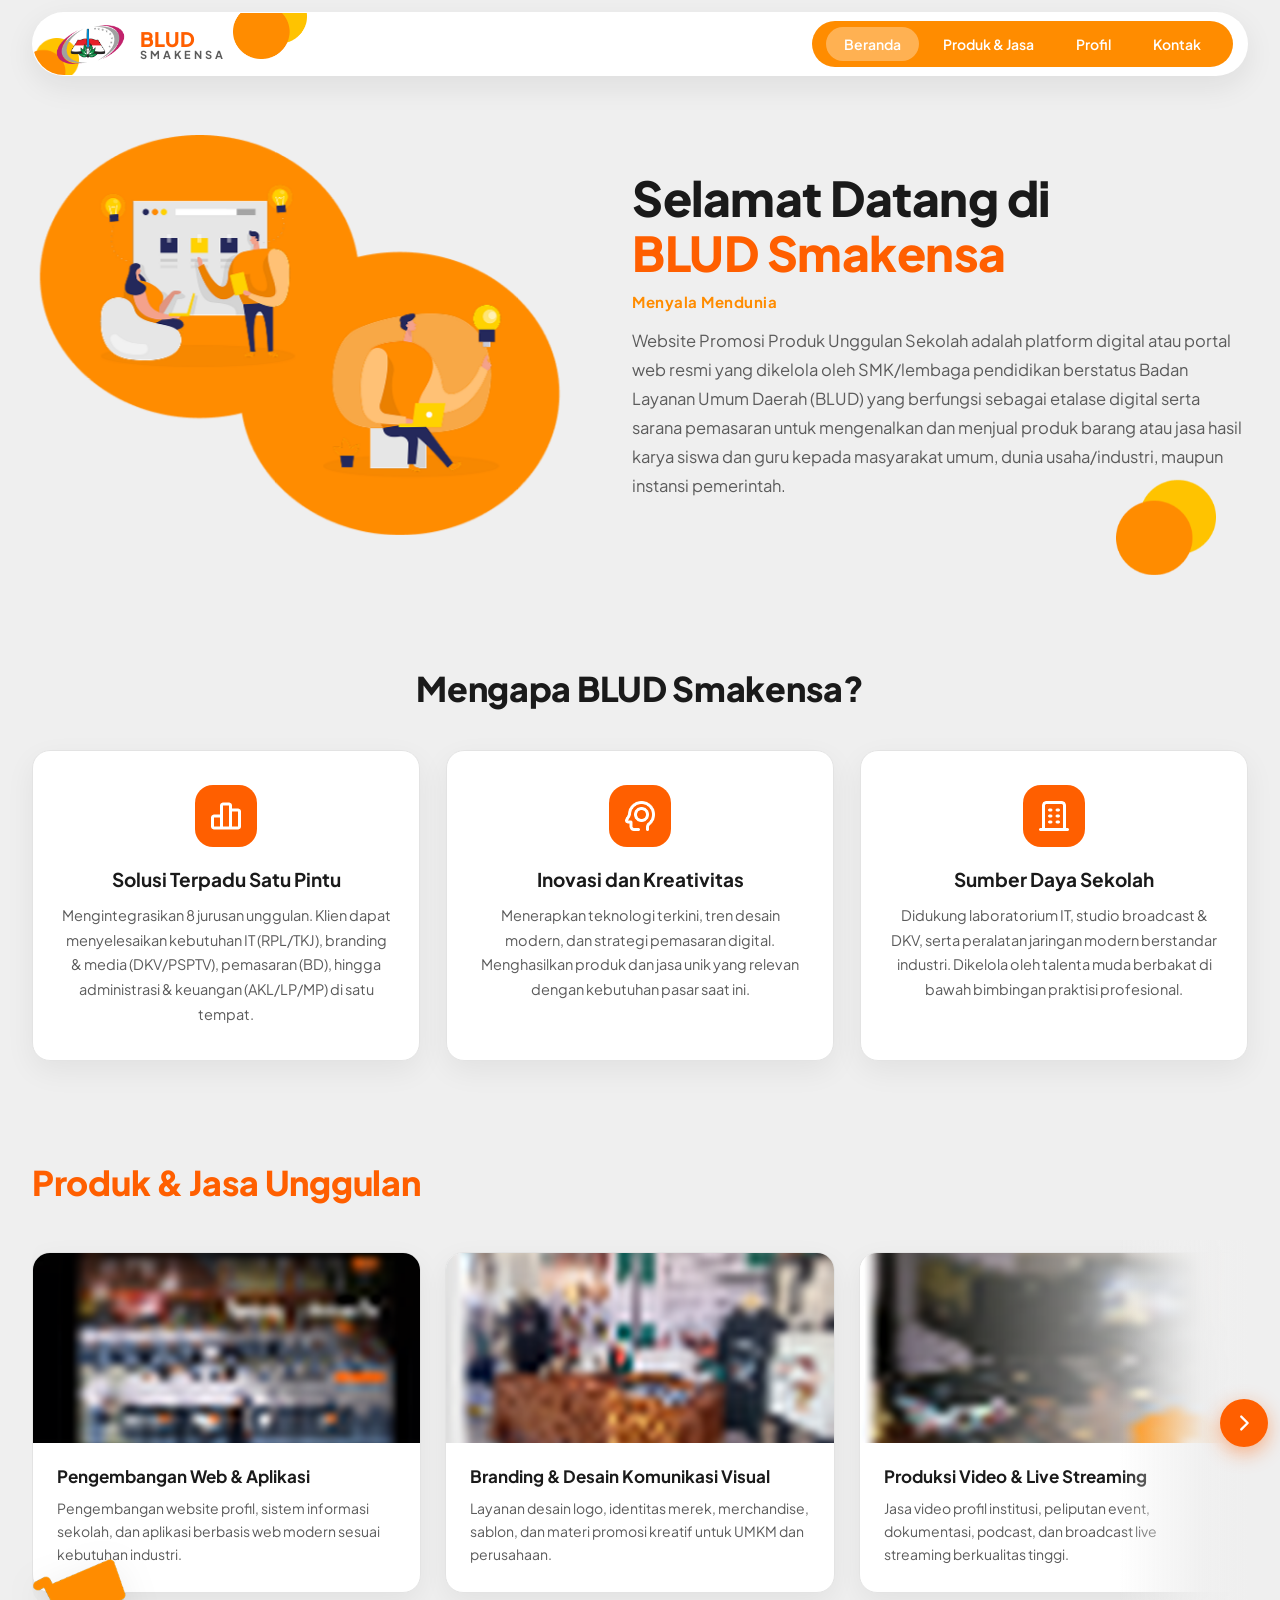
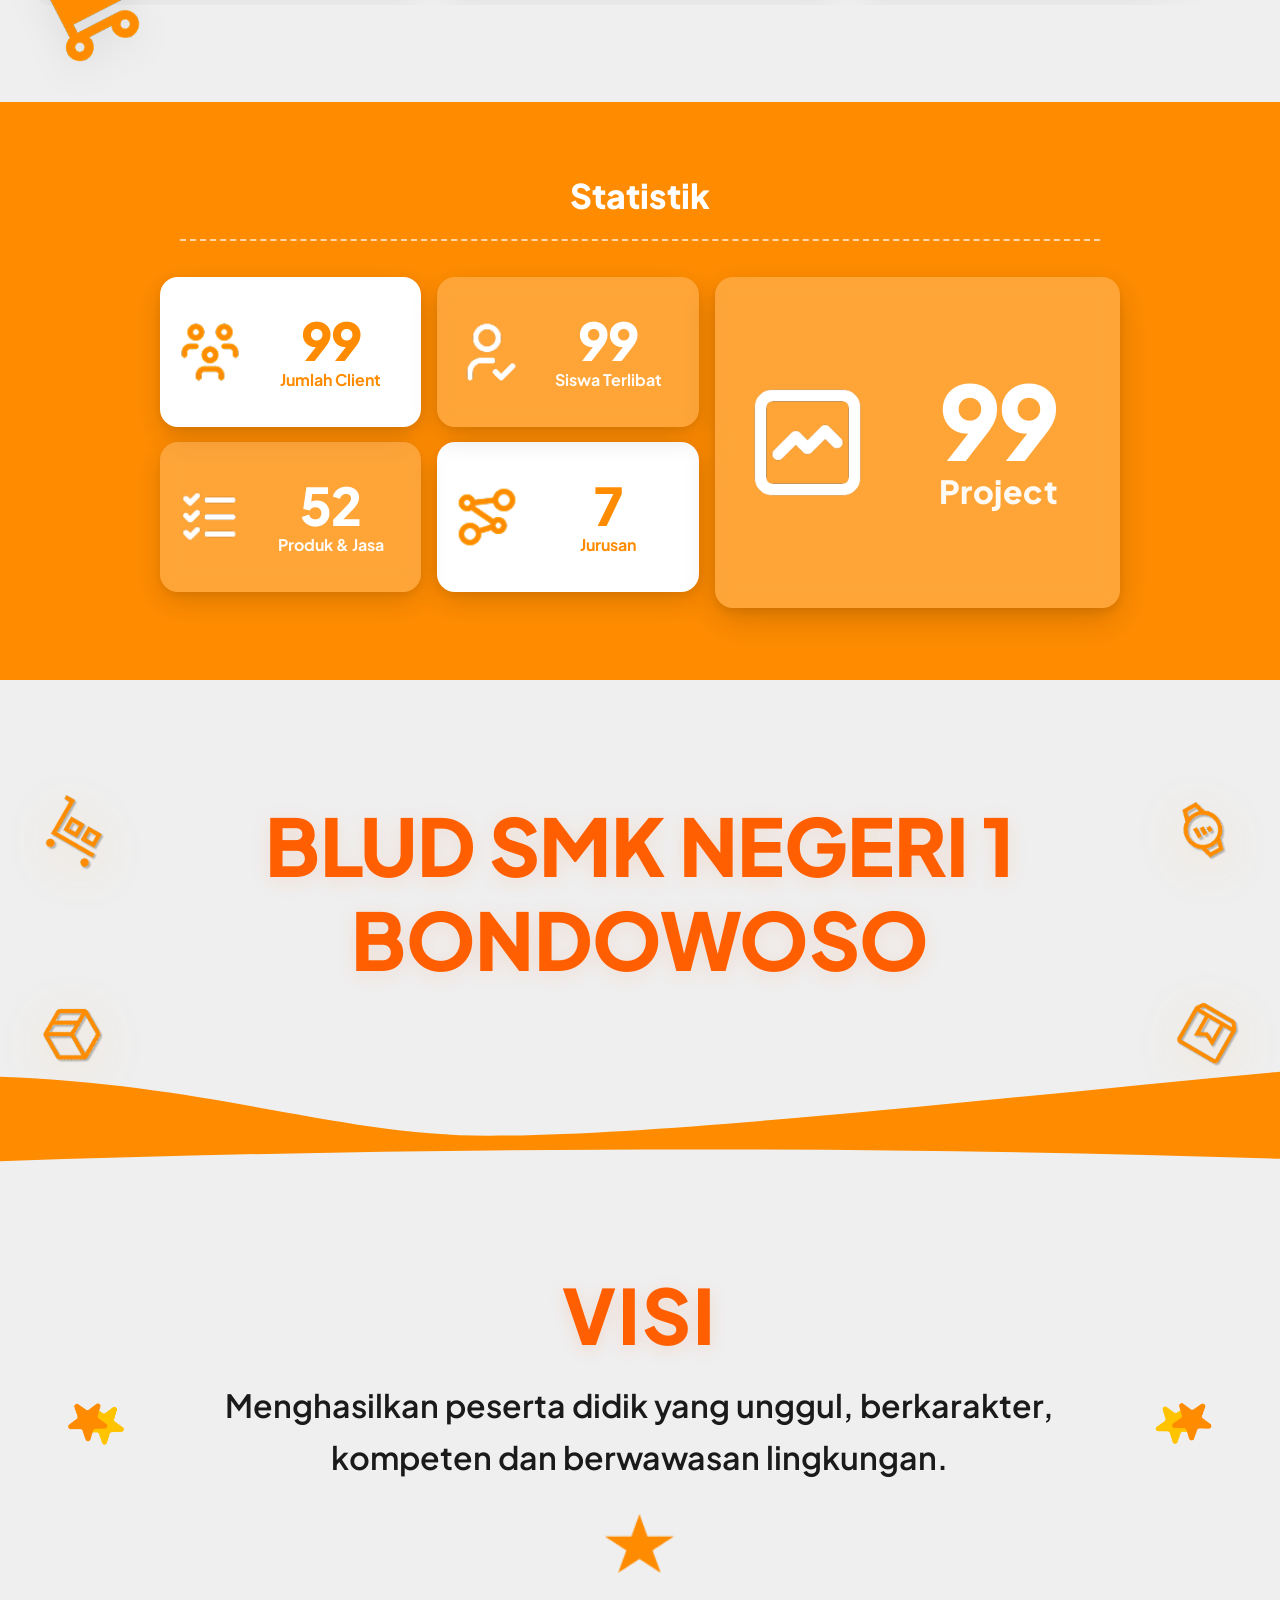
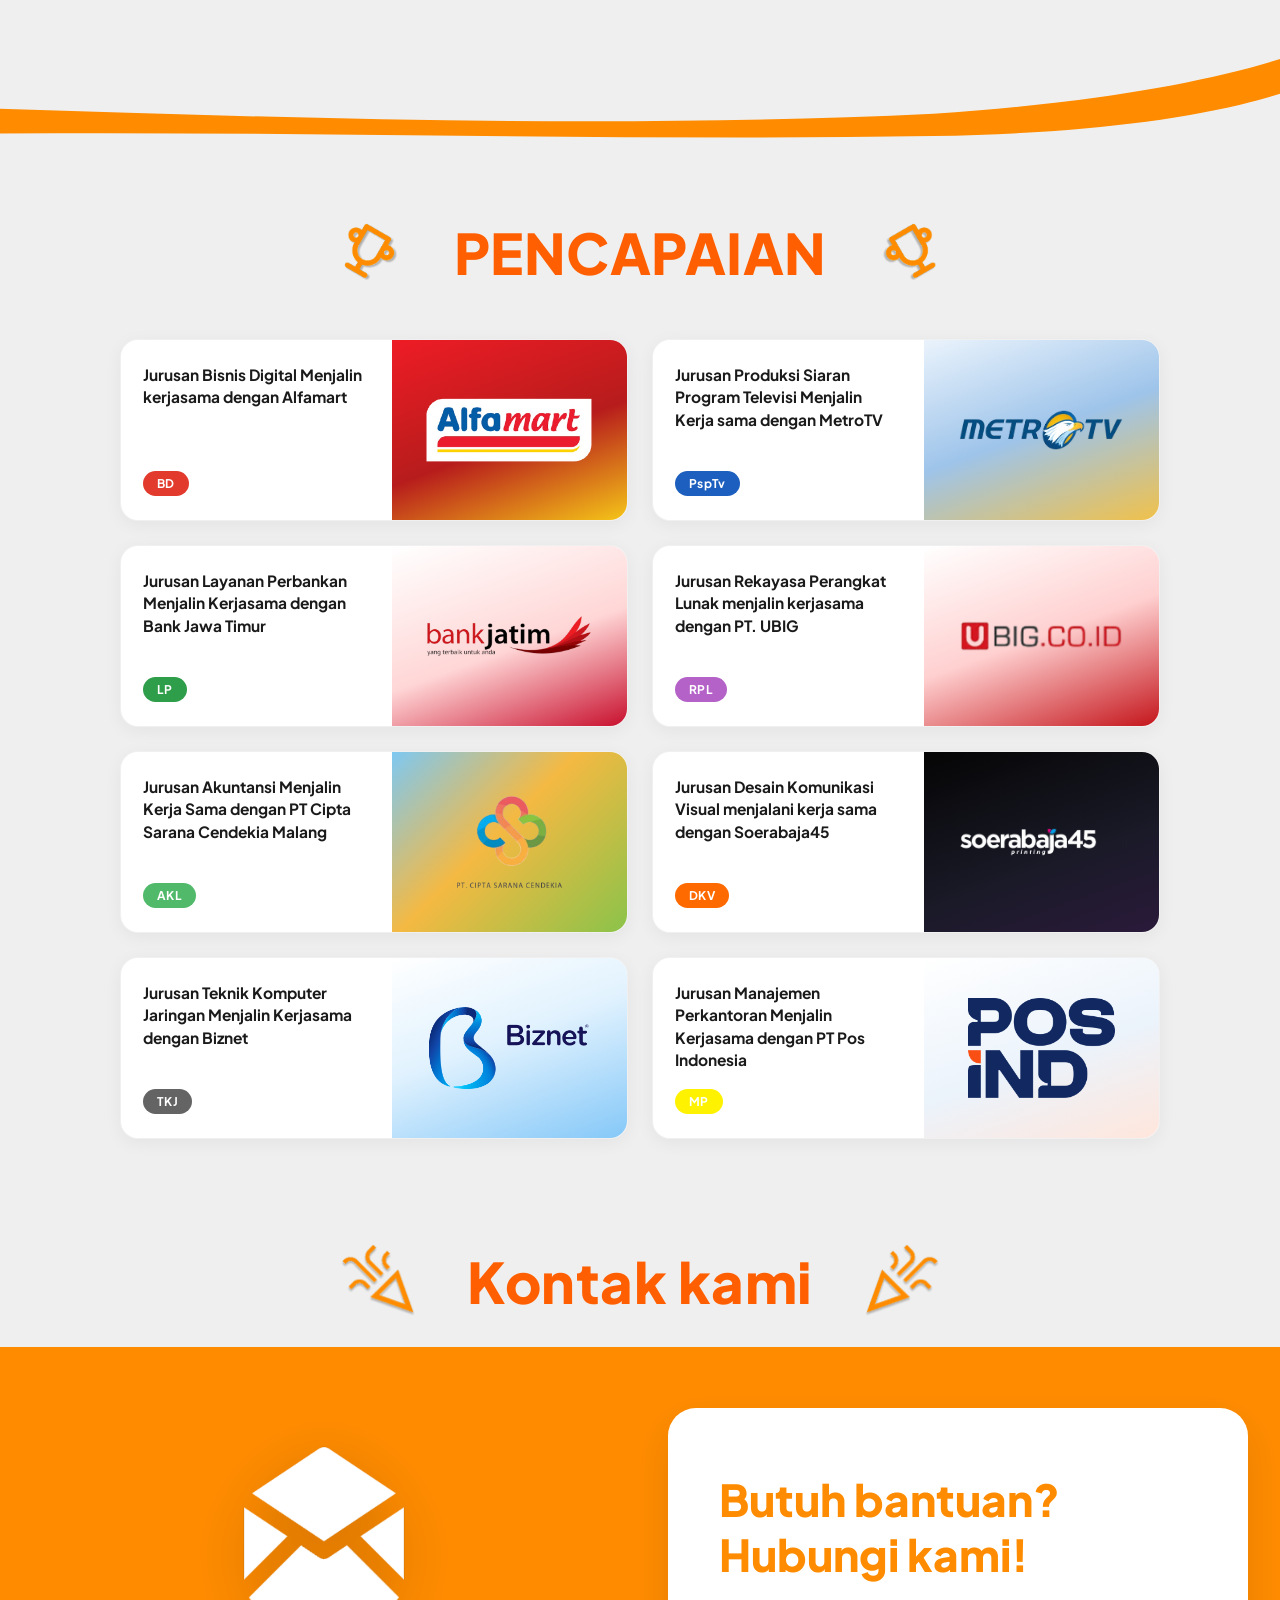
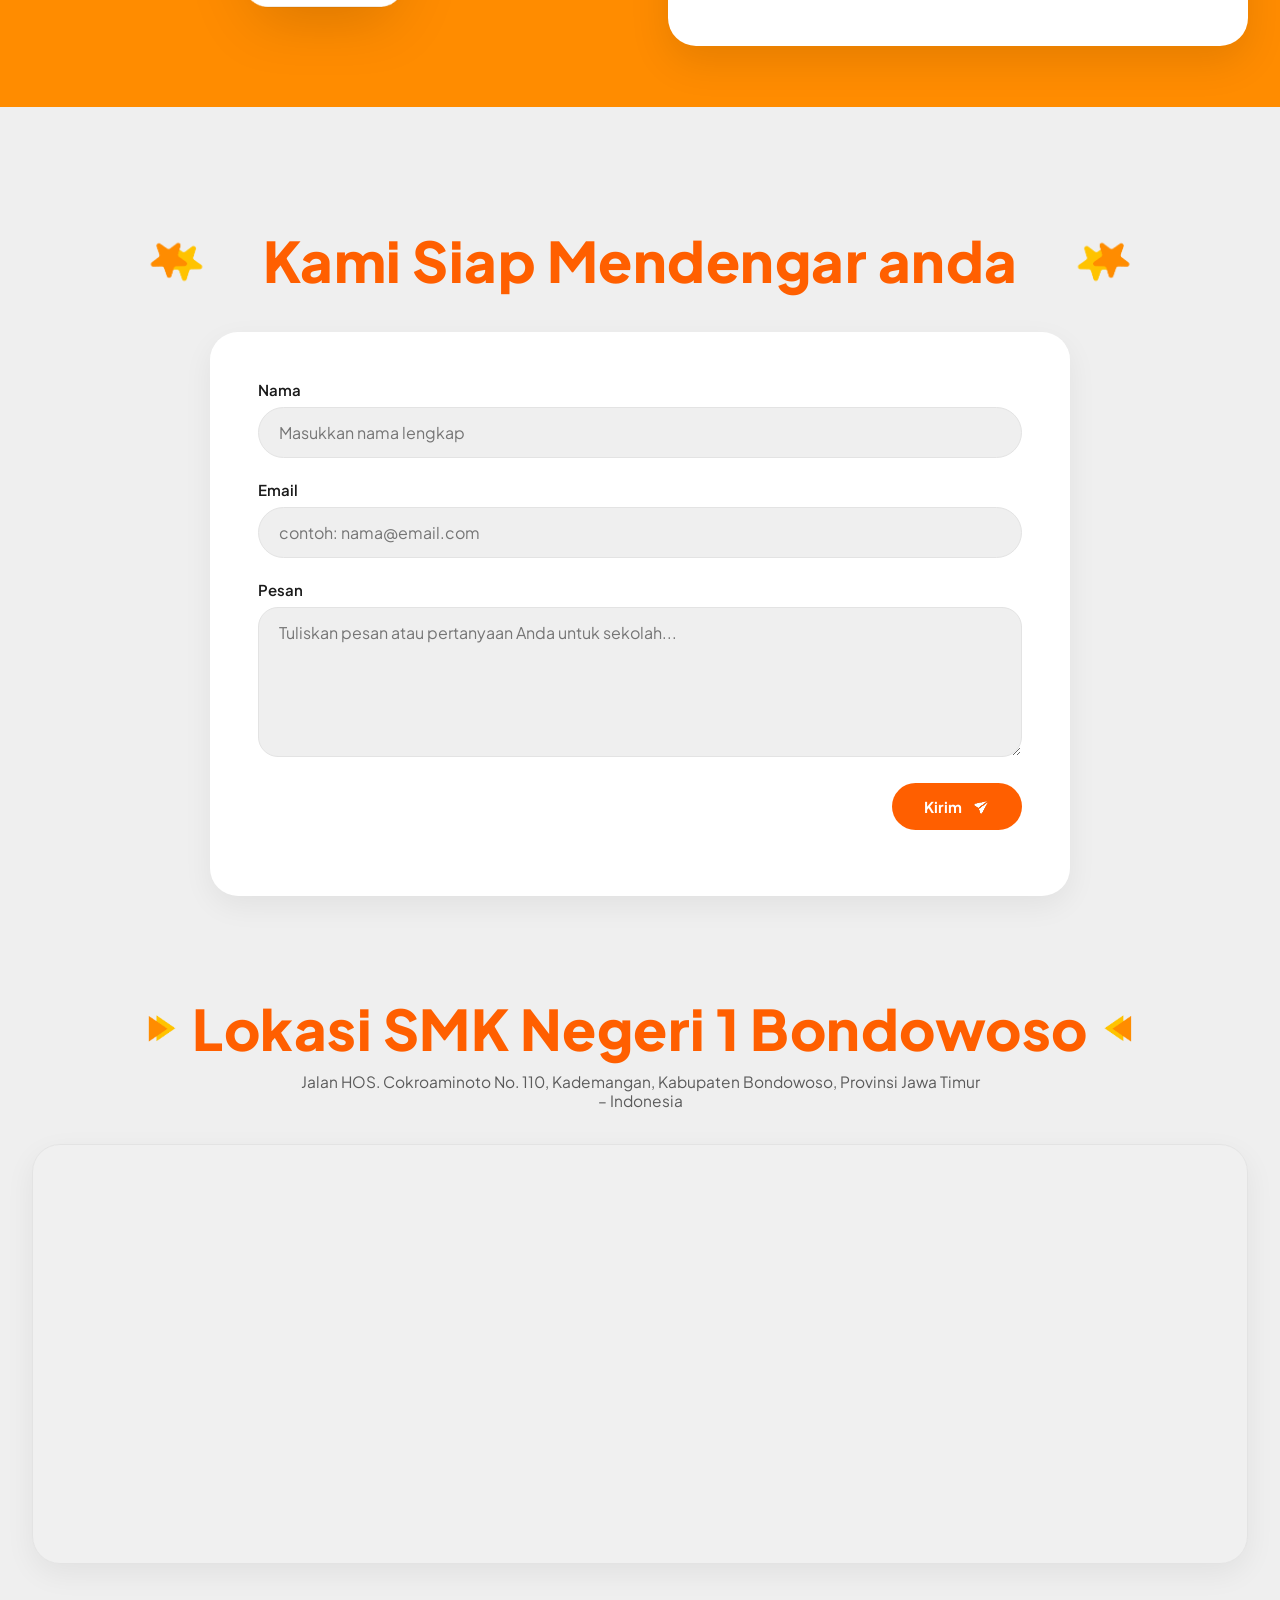
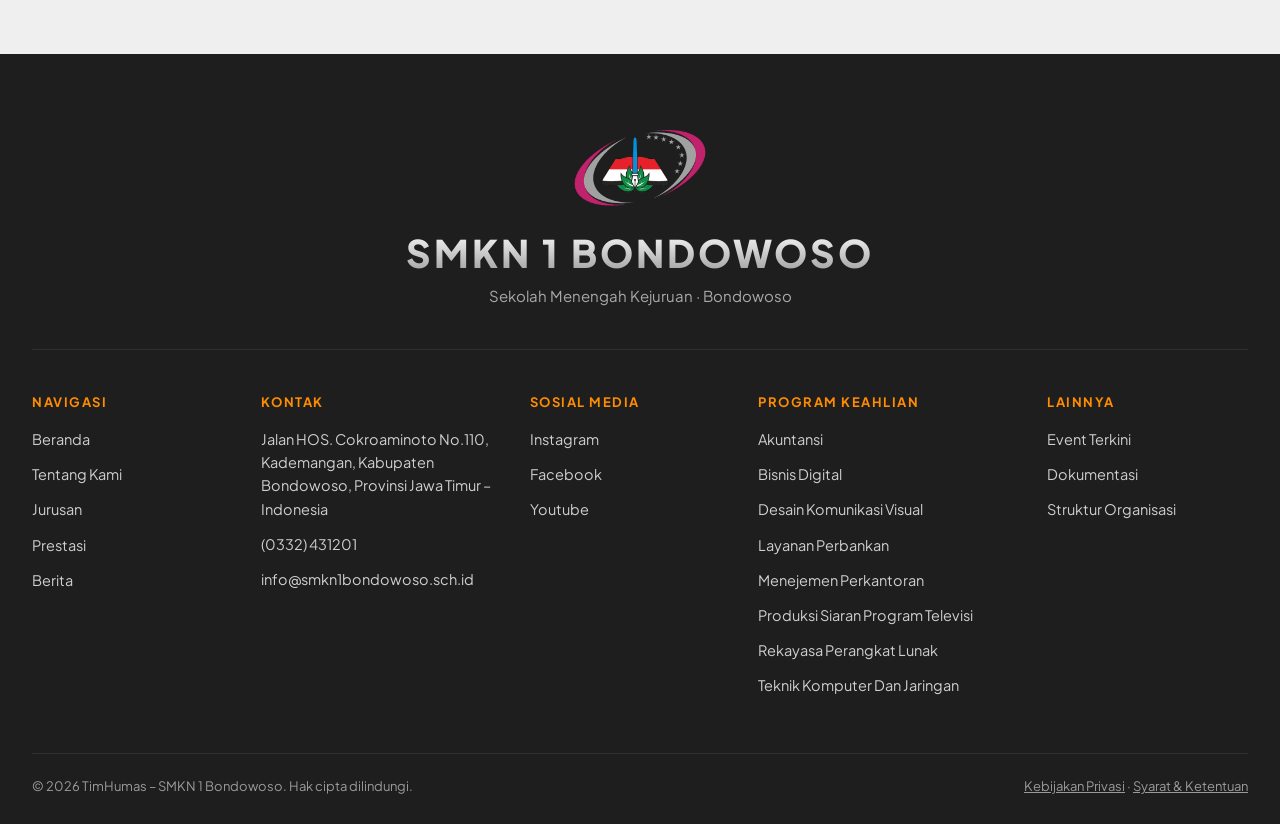
==== commit 9ebbdec7: "hai" ====
--- a/index.html
+++ b/index.html
@@ -158,26 +158,6 @@
                   maintenance perangkat IT.</p>
               </div>
             </div>
-            <div class="product-card">
-              <div class="product-media">
-                <img src="images/produk-2.png" alt="Pemasaran Digital dan Konten Kreatif">
-              </div>
-              <div class="product-body">
-                <h3>Pemasaran Digital &amp; Konten Kreatif</h3>
-                <p>Strategi digital marketing, pengelolaan media sosial, pembuatan konten promosi, dan optimasi etalase
-                  digital e-commerce.</p>
-              </div>
-            </div>
-            <div class="product-card">
-              <div class="product-media">
-                <img src="images/produk-3.png" alt="Jasa Administrasi dan Pembukuan">
-              </div>
-              <div class="product-body">
-                <h3>Jasa Administrasi &amp; Pembukuan</h3>
-                <p>Layanan pembukuan keuangan, administrasi perpajakan, rekonsiliasi kas, dan penyusunan laporan
-                  keuangan terstandar.</p>
-              </div>
-            </div>
           </div>
         </div>
 
@@ -328,7 +308,7 @@
         <div class="kartu-capai reveal delay-2">
           <div class="info-capai">
             <h4>Jurusan Rekayasa Perangkat Lunak menjalin kerjasama dengan PT. UBIG</h4>
-            <span class="tag-capai" style="background:#9016ae;">RPL</span>
+            <span class="tag-capai" style="background:#9016aeac;">RPL</span>
           </div>
           <div class="media-capai" style="background:linear-gradient(160deg,#FFFFFF,#FFD0D0 50%,#C4161C);">
             <img src="images/rpl-removebg-preview.png" alt="PT. UBIG" onerror="this.style.display='none';">
@@ -338,7 +318,7 @@
         <div class="kartu-capai reveal delay-1">
           <div class="info-capai">
             <h4>Jurusan Akuntansi Menjalin Kerja Sama dengan PT Cipta Sarana Cendekia Malang</h4>
-            <span class="tag-capai" style="background:#2E9E4A;">AKL</span>
+            <span class="tag-capai" style="background:#009a27af;">AKL</span>
           </div>
           <div class="media-capai" style="background:linear-gradient(135deg,#7EC8F2,#F4B942 45%,#8BC34A);">
             <img src="images/akl-removebg-preview.png" alt="PT Cipta Sarana Cendekia Malang"
@@ -349,10 +329,30 @@
         <div class="kartu-capai reveal delay-2">
           <div class="info-capai">
             <h4>Jurusan Desain Komunikasi Visual menjalani kerja sama dengan Soerabaja45</h4>
-            <span class="tag-capai" style="background:#ffb300;">DKV</span>
+            <span class="tag-capai" style="background:#ff6a00;">DKV</span>
           </div>
           <div class="media-capai" style="background:linear-gradient(160deg,#050505,#1A1A28 60%,#2A1A3A);">
             <img src="images/dkv-removebg-preview.png" alt="Soerabaja45" onerror="this.style.display='none';">
+          </div>
+        </div>
+
+        <div class="kartu-capai reveal delay-1">
+          <div class="info-capai">
+            <h4>Jurusan Teknik Komputer Jaringan Menjalin Kerjasama dengan Biznet</h4>
+            <span class="tag-capai" style="background:#646464;">TKJ</span>
+          </div>
+          <div class="media-capai" style="background:linear-gradient(160deg,#FFFFFF,#E1F2FE 45%,#85C8F8);">
+            <img src="images/tkj-removebg-preview.png" alt="Biznet" onerror="this.style.display='none';">
+          </div>
+        </div>
+
+        <div class="kartu-capai reveal delay-2">
+          <div class="info-capai">
+            <h4>Jurusan Manajemen Perkantoran Menjalin Kerjasama dengan PT Pos Indonesia</h4>
+            <span class="tag-capai" style="background:#fff200;">MP</span>
+          </div>
+          <div class="media-capai" style="background:linear-gradient(160deg,#FFFFFF,#EBF3FB 55%,#FFE6DC);">
+            <img src="images/mplb-removebg-preview.png" alt="PT Pos Indonesia" onerror="this.style.display='none';">
           </div>
         </div>
 
@@ -368,10 +368,12 @@
 
   <section class="cta-banner reveal" id="kontak">
     <div class="wrap cta-inner">
-      <a href="mailto:info@smkn1bondowoso.sch.id?subject=Pertanyaan%20BLUD%20SMKN%201%20Bondowoso" class="cta-icon-box" aria-label="Kirim email ke info@smkn1bondowoso.sch.id" title="Kirim email ke info@smkn1bondowoso.sch.id">
+      <a href="mailto:info@smkn1bondowoso.sch.id?subject=Pertanyaan%20BLUD%20SMKN%201%20Bondowoso" class="cta-icon-box"
+        aria-label="Kirim email ke info@smkn1bondowoso.sch.id" title="Kirim email ke info@smkn1bondowoso.sch.id">
         <img src="images/mail-opened 1.png" alt="Email SMKN 1 Bondowoso" class="cta-mail-img">
       </a>
-      <a href="mailto:info@smkn1bondowoso.sch.id?subject=Pertanyaan%20BLUD%20SMKN%201%20Bondowoso" class="cta-card" title="Klik untuk mengirim email ke info@smkn1bondowoso.sch.id">
+      <a href="mailto:info@smkn1bondowoso.sch.id?subject=Pertanyaan%20BLUD%20SMKN%201%20Bondowoso" class="cta-card"
+        title="Klik untuk mengirim email ke info@smkn1bondowoso.sch.id">
         <h3>Butuh bantuan?<br>Hubungi kami!</h3>
       </a>
     </div>
@@ -391,7 +393,8 @@
           <input type="hidden" name="_captcha" value="false">
           <input type="hidden" name="_template" value="table">
           <input type="hidden" name="_replyto" id="replytoField" value="">
-          <input type="hidden" name="_autoresponse" value="Terima kasih atas pesan Anda ke BLUD SMKN 1 Bondowoso. Pesan Anda telah kami terima dan akan segera ditindaklanjuti oleh pihak sekolah.">
+          <input type="hidden" name="_autoresponse"
+            value="Terima kasih atas pesan Anda ke BLUD SMKN 1 Bondowoso. Pesan Anda telah kami terima dan akan segera ditindaklanjuti oleh pihak sekolah.">
           <input type="text" name="_honey" style="display:none">
 
           <div class="field">
@@ -400,11 +403,13 @@
           </div>
           <div class="field">
             <label for="email">Email</label>
-            <input type="email" id="email" name="email" required autocomplete="email" placeholder="contoh: nama@email.com">
+            <input type="email" id="email" name="email" required autocomplete="email"
+              placeholder="contoh: nama@email.com">
           </div>
           <div class="field">
             <label for="pesan">Pesan</label>
-            <textarea id="pesan" name="message" required placeholder="Tuliskan pesan atau pertanyaan Anda untuk sekolah..."></textarea>
+            <textarea id="pesan" name="message" required
+              placeholder="Tuliskan pesan atau pertanyaan Anda untuk sekolah..."></textarea>
           </div>
           <div class="form-actions">
             <button type="submit" class="btn-primary" id="btnSubmit">
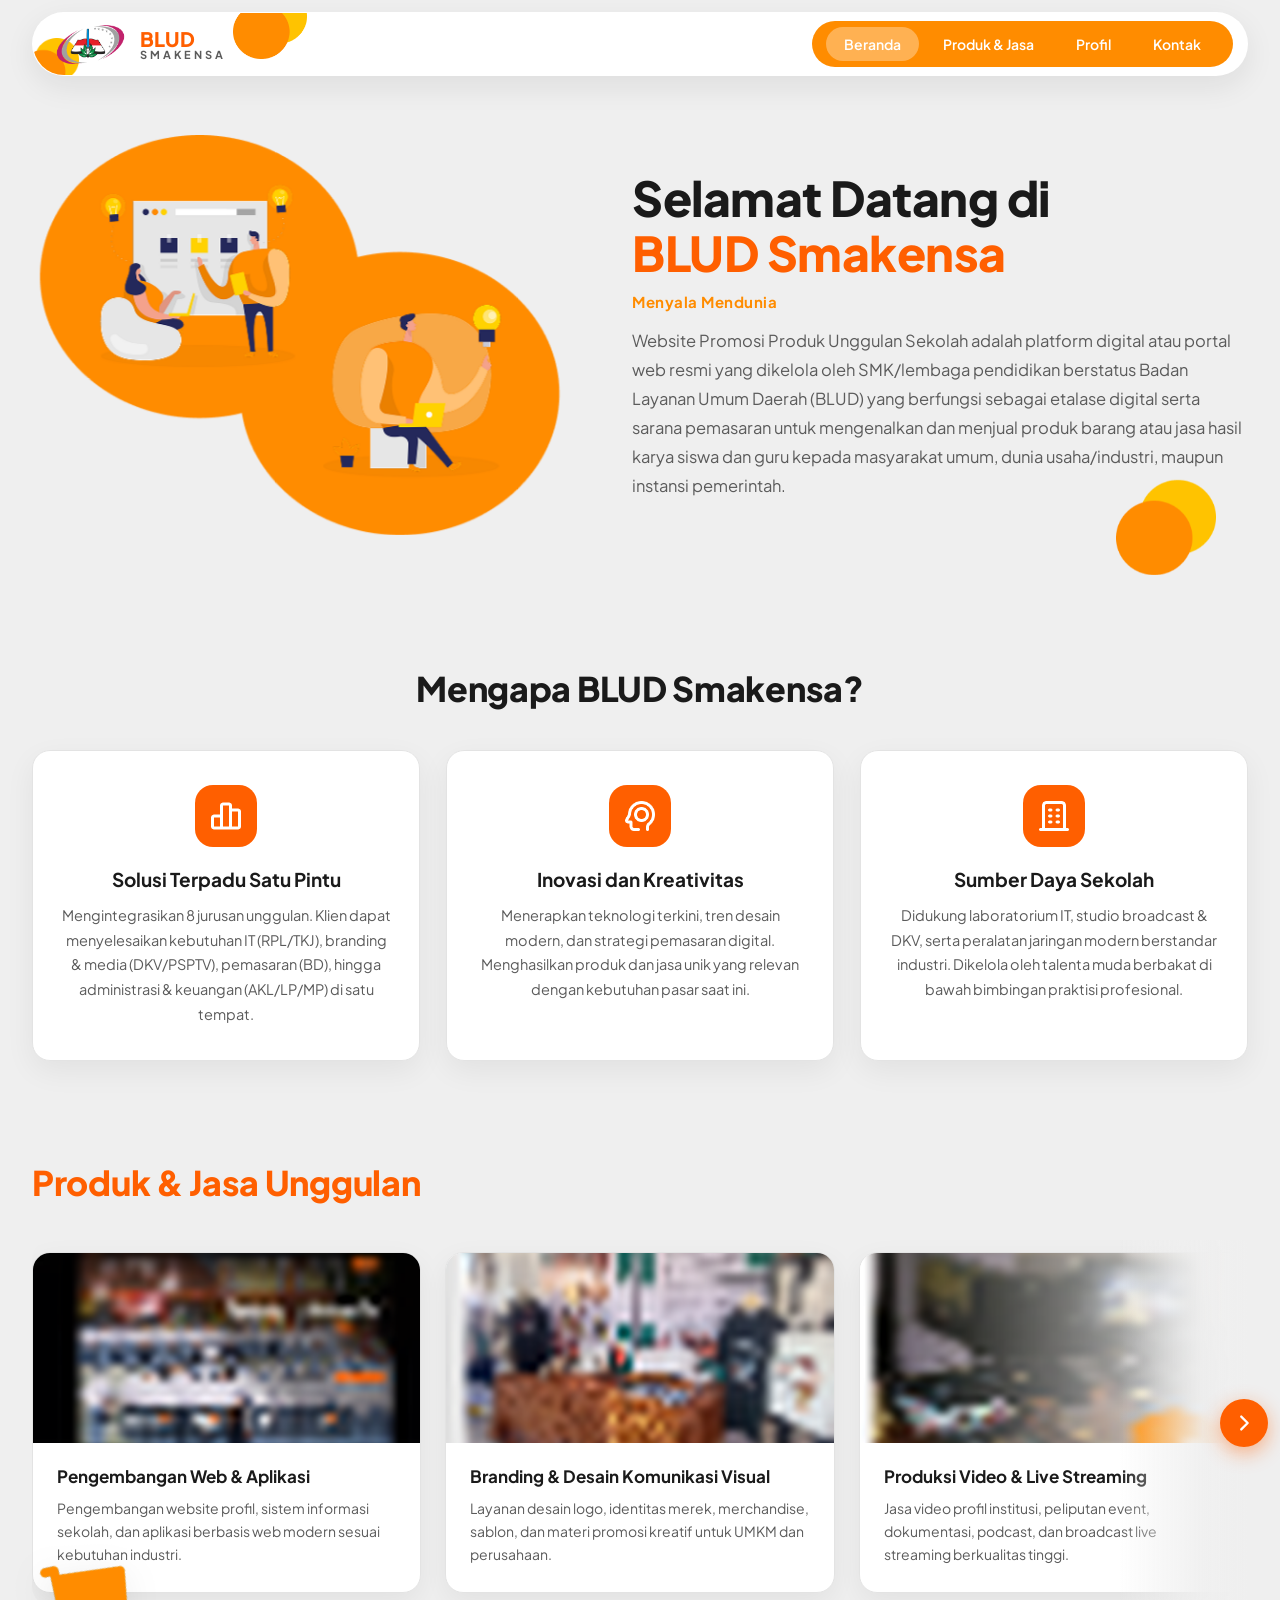
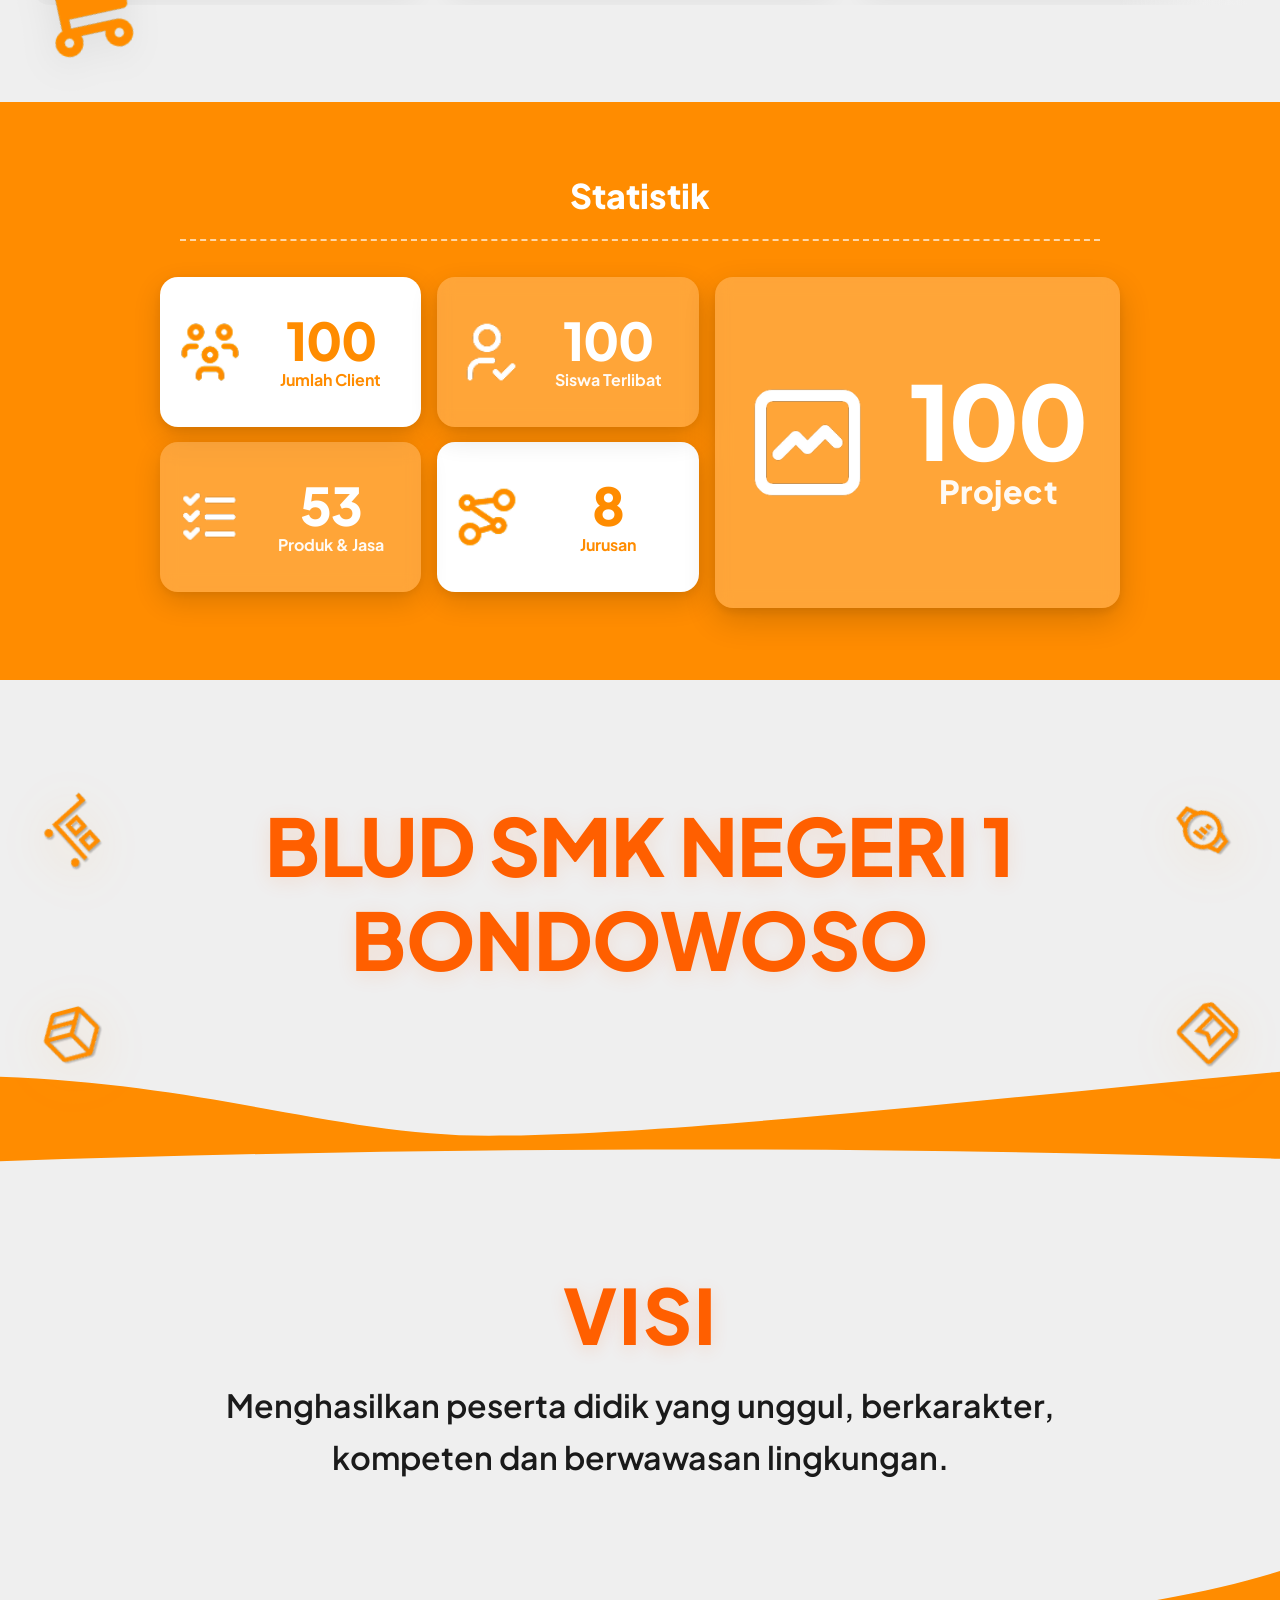
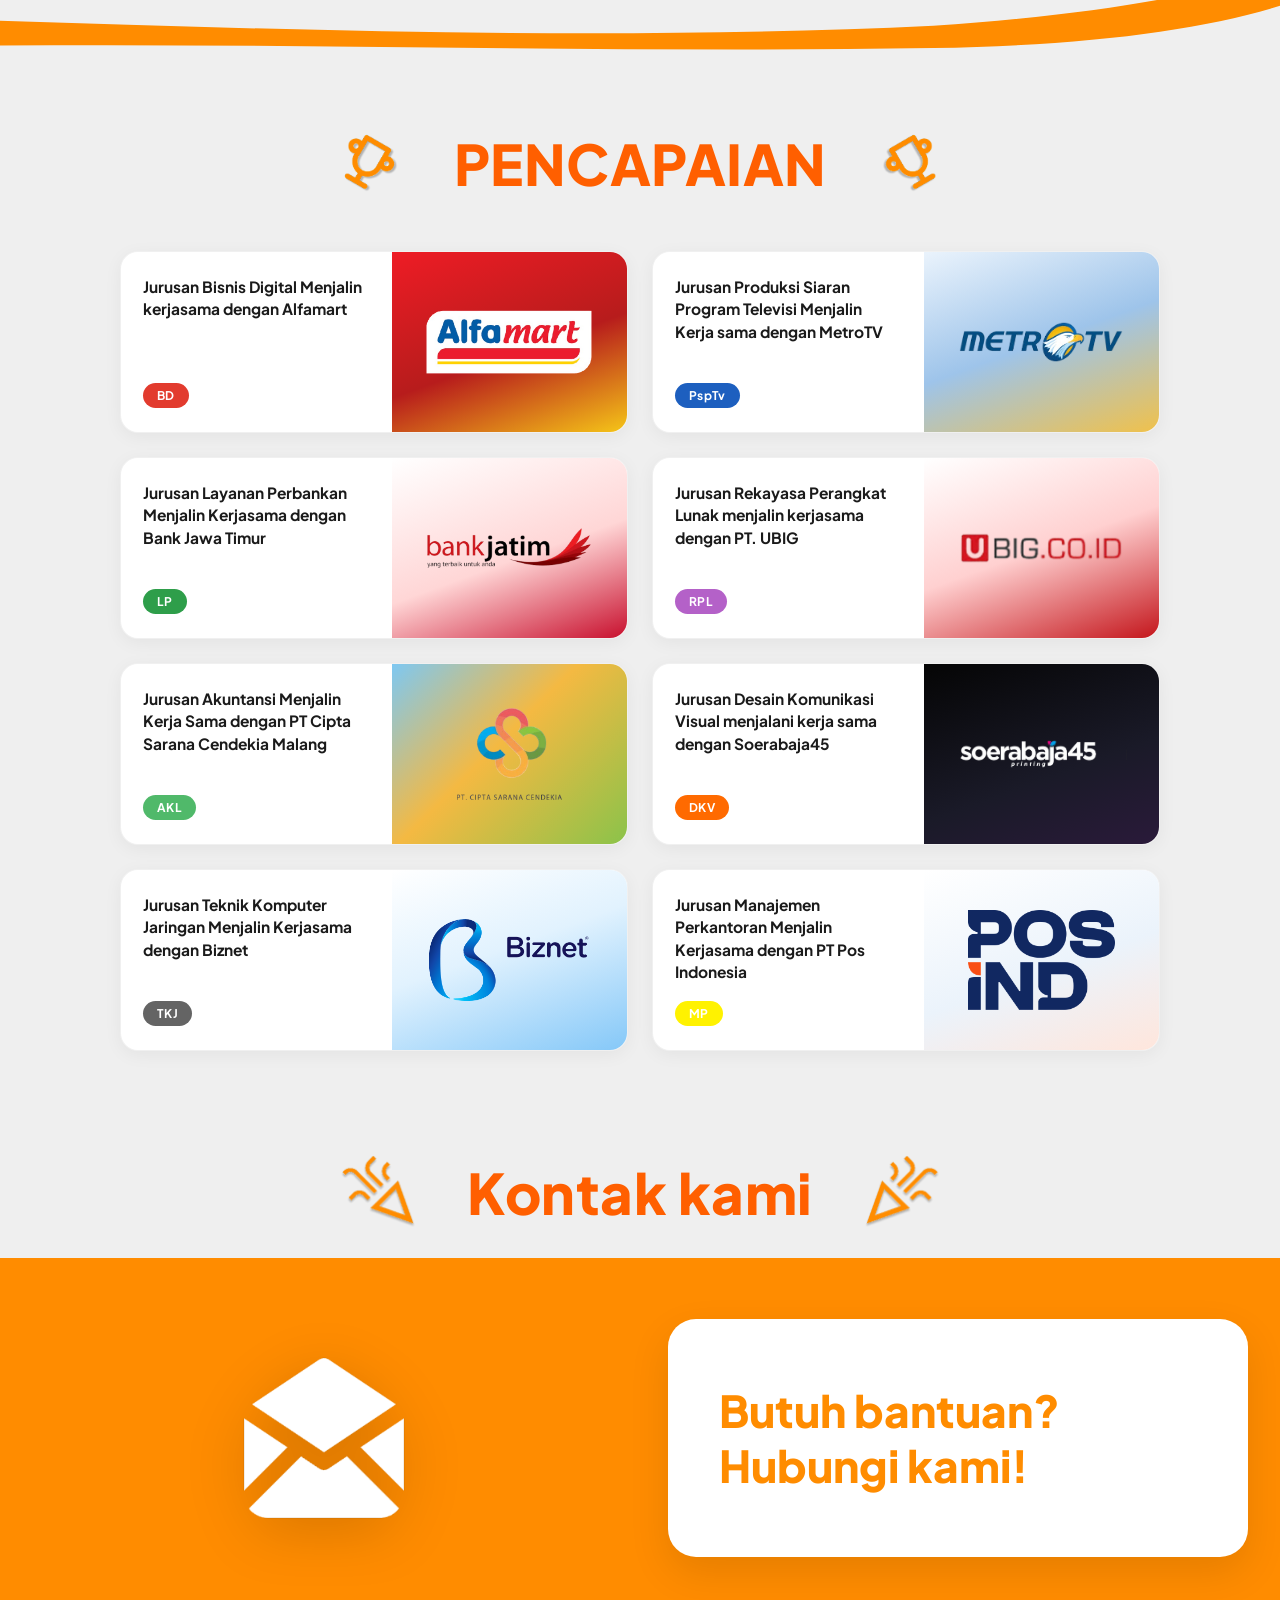
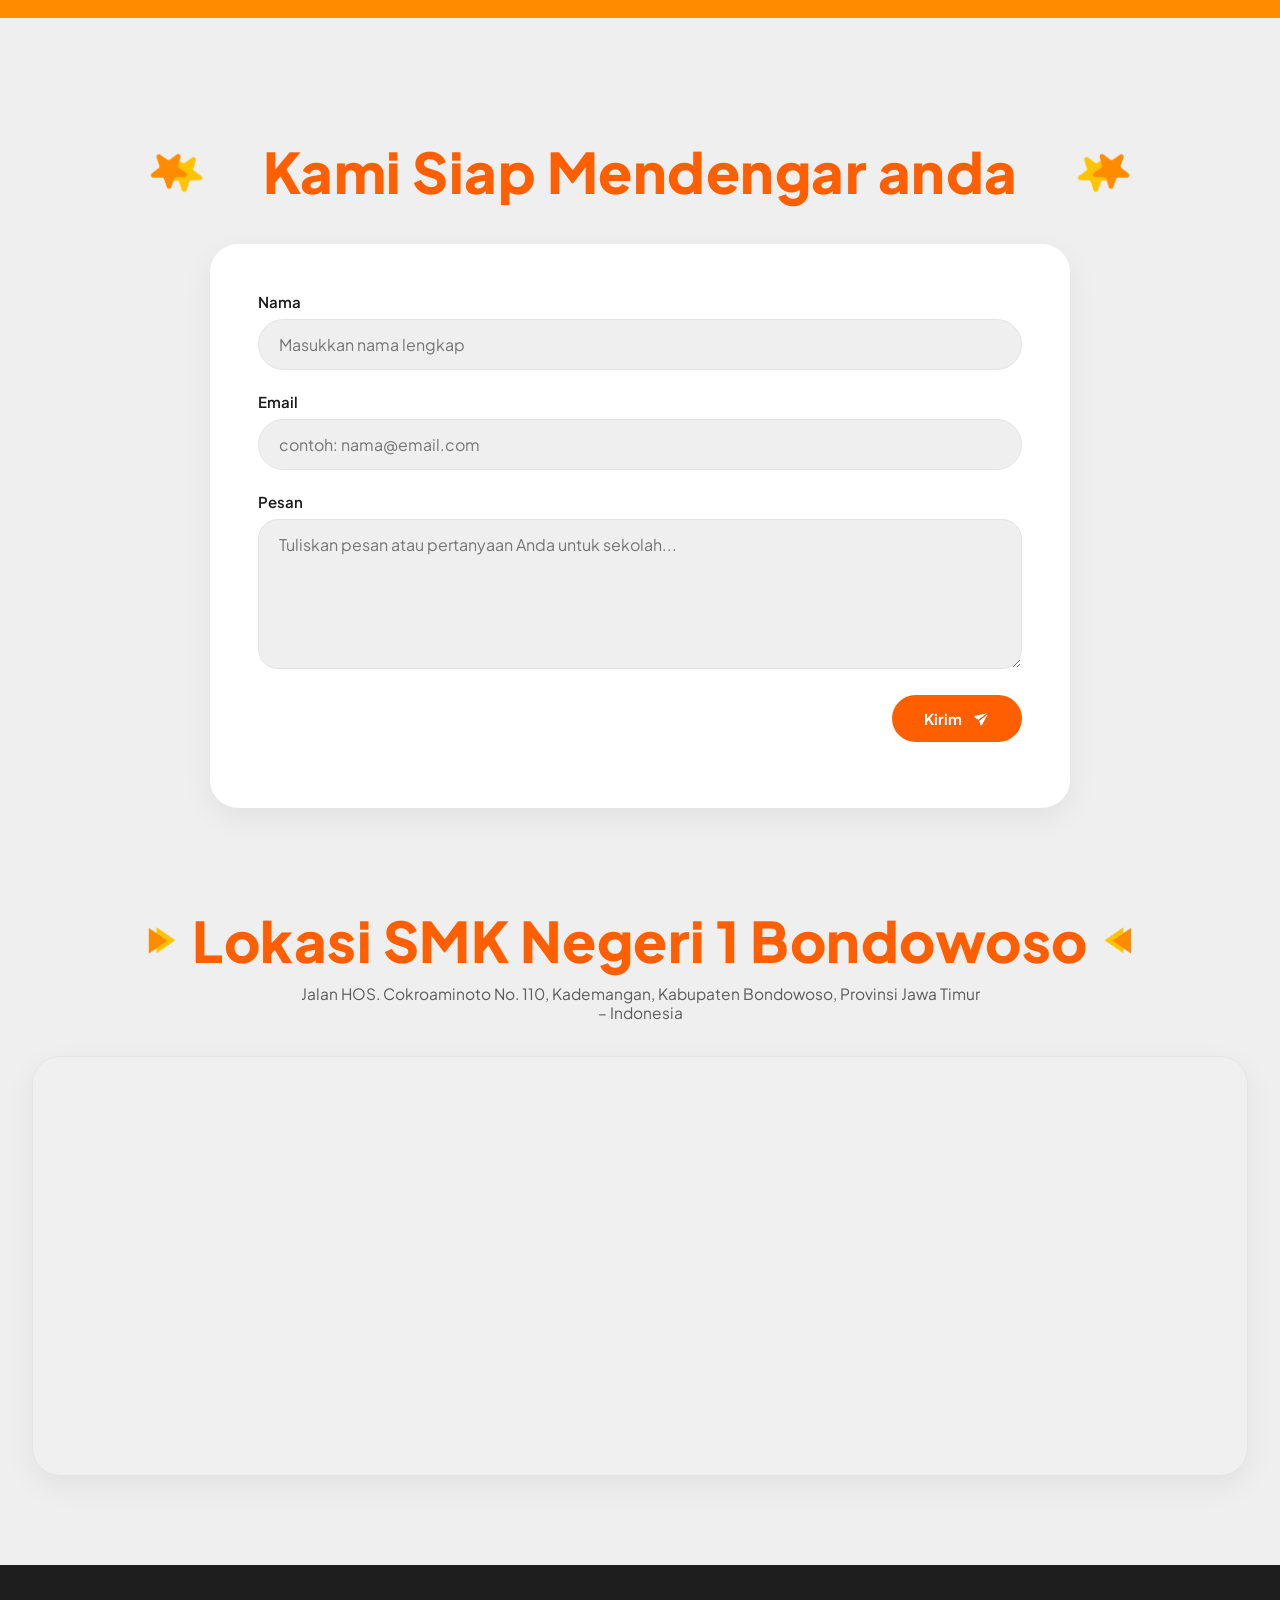
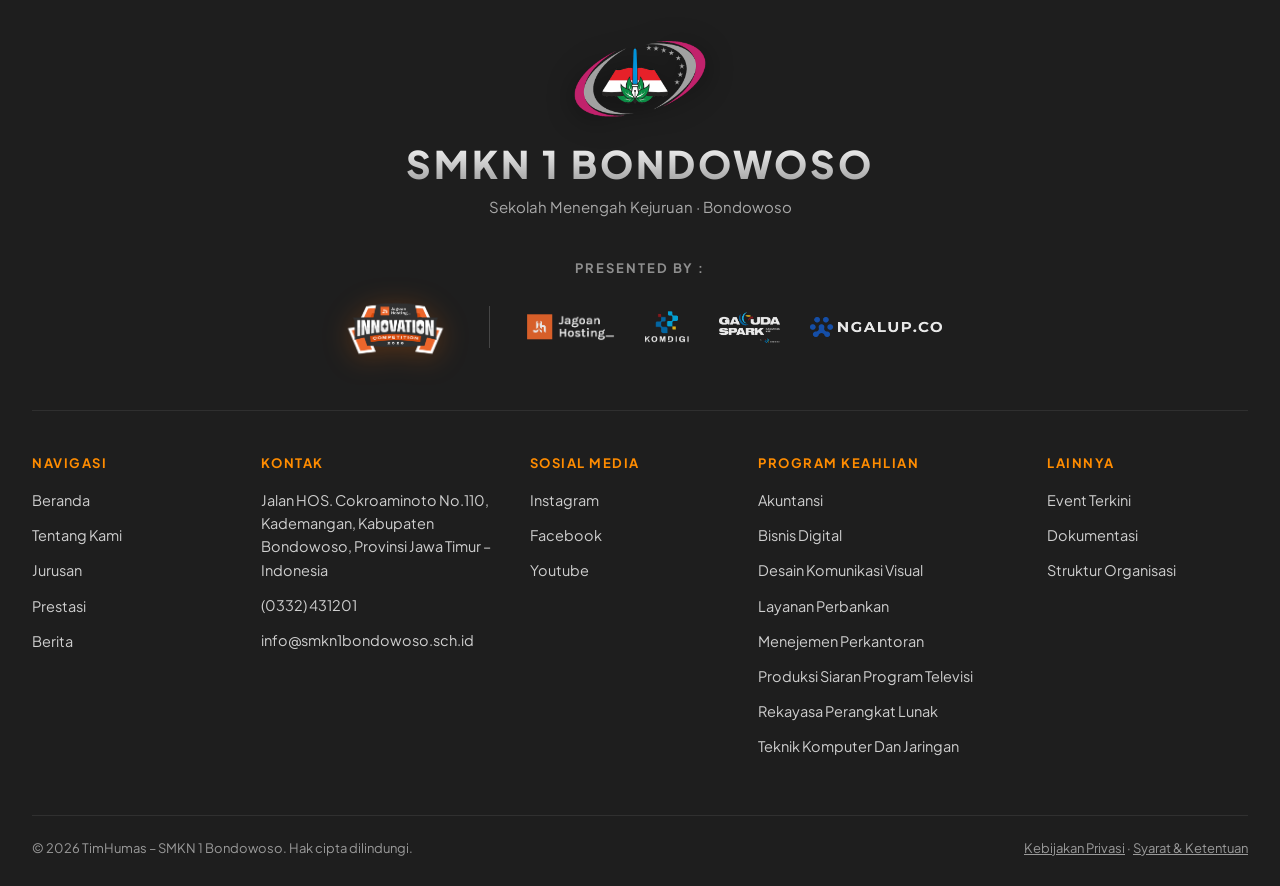
==== commit b3e215c2: "footer" ====
--- a/index.html
+++ b/index.html
@@ -247,15 +247,10 @@
 
   <section class="visi-section">
     <div class="wrap visi-wrap">
-      <img src="images/Group 89.png" alt="" class="visi-burst burst-left">
       <div class="visi-content reveal">
         <h2>VISI</h2>
         <p>Menghasilkan peserta didik yang unggul, berkarakter, kompeten dan berwawasan lingkungan.</p>
-        <div class="visi-star">
-          <img src="images/Star 3.png" alt="Bintang Visi">
-        </div>
-      </div>
-      <img src="images/Group 89.png" alt="" class="visi-burst burst-right">
+      </div>
     </div>
     <div class="wave-container wave-bot-container">
       <svg class="wave-svg" viewBox="0 0 1440 180" preserveAspectRatio="none" aria-hidden="true">
@@ -450,7 +445,29 @@
       <p>Sekolah Menengah Kejuruan · Bondowoso</p>
     </div>
 
-    <div class="foot-grid reveal delay-1">
+    <!-- ======================================================================
+         LOGO PENYELENGGARA & PENDUKUNG LOMBA (JHIC 2026)
+         ====================================================================== -->
+    <div class="lomba-strip reveal delay-1">
+      <p class="lomba-strip-label">Presented by :</p>
+      <div class="lomba-strip-wrap">
+        <div class="lomba-main-logo">
+          <img src="images/1. LOGO JHIC 2.0.png" alt="JHIC 2.0" title="Jagoan Hosting Innovation Competition 2026"
+            class="logo-jhic" loading="lazy">
+        </div>
+        <div class="lomba-divider" aria-hidden="true"></div>
+        <div class="lomba-supporters">
+          <img src="images/2. Logo Jagoan Hosting_white.png" alt="Jagoan Hosting" title="Jagoan Hosting" loading="lazy">
+          <img src="images/3. KOMDIGI_white.png" alt="KOMDIGI" title="Kementerian Komunikasi dan Digital RI"
+            loading="lazy">
+          <img src="images/4. Garuda Spark Full Color_white.png" alt="Garuda Spark" title="Garuda Spark Innovation Hub"
+            loading="lazy">
+          <img src="images/5. LOGO NGALUP_white.png" alt="Ngalup.co" title="Ngalup.co" loading="lazy">
+        </div>
+      </div>
+    </div>
+
+    <div class="foot-grid reveal delay-2">
       <div class="foot-col">
         <h5>NAVIGASI</h5>
         <a href="#beranda">Beranda</a>
--- a/style.css
+++ b/style.css
@@ -56,245 +56,12 @@
 }
 
 /* ==========================================================================
-   KEYFRAME ANIMATIONS
-   ========================================================================== */
-@keyframes floatCart {
-
-  0%,
-  100% {
-    transform: rotate(15deg) translateY(0);
-  }
-
-  50% {
-    transform: rotate(18deg) translateY(-16px);
-  }
-}
-
-@keyframes floatTrolley {
-
-  0%,
-  100% {
-    transform: rotate(18deg) translateY(0);
-  }
-
-  50% {
-    transform: rotate(22deg) translateY(-12px);
-  }
-}
-
-@keyframes floatWatch {
-
-  0%,
-  100% {
-    transform: rotate(-20deg) translateY(0);
-  }
-
-  50% {
-    transform: rotate(-16deg) translateY(10px);
-  }
-}
-
-@keyframes floatPackage {
-
-  0%,
-  100% {
-    transform: rotate(-15deg) translateY(0);
-  }
-
-  50% {
-    transform: rotate(-11deg) translateY(-12px);
-  }
-}
-
-@keyframes floatBox {
-
-  0%,
-  100% {
-    transform: rotate(15deg) translateY(0);
-  }
-
-  50% {
-    transform: rotate(19deg) translateY(12px);
-  }
-}
-
-@keyframes pulseStar {
-
-  0%,
-  100% {
-    transform: scale(1) rotate(0deg);
-    filter: drop-shadow(0 0 0 rgba(255, 195, 0, 0));
-  }
-
-  50% {
-    transform: scale(1.15) rotate(6deg);
-    filter: drop-shadow(0 0 16px rgba(255, 195, 0, 0.6));
-  }
-}
-
-@keyframes gentlePulse {
-
-  0%,
-  100% {
-    transform: scale(1);
-  }
-
-  50% {
-    transform: scale(1.06);
-  }
-}
-
-@keyframes floatWhyIcon {
-  0%, 100% {
-    transform: translateY(0);
-  }
-  50% {
-    transform: translateY(-7px);
-  }
-}
-
-@keyframes floatStatIconA {
-  0%, 100% {
-    transform: translateY(0) scale(1);
-  }
-  50% {
-    transform: translateY(-7px) scale(1.05);
-  }
-}
-
-@keyframes floatStatIconB {
-  0%, 100% {
-    transform: translateY(0) rotate(0deg);
-  }
-  50% {
-    transform: translateY(-7px) rotate(6deg);
-  }
-}
-
-@keyframes floatStatIconC {
-  0%, 100% {
-    transform: translateY(0) scale(1);
-  }
-  50% {
-    transform: translateY(-7px) scale(1.05);
-  }
-}
-
-@keyframes floatStatIconD {
-  0%, 100% {
-    transform: translateY(0) rotate(0deg);
-  }
-  50% {
-    transform: translateY(-7px) rotate(-6deg);
-  }
-}
-
-@keyframes floatStatBigGraph {
-  0%, 100% {
-    transform: translateY(0) scale(1);
-  }
-  50% {
-    transform: translateY(-10px) scale(1.04);
-  }
-}
-
-@keyframes floatBurstLeft {
-  0%, 100% {
-    transform: translateY(0) rotate(0deg) scale(1);
-  }
-  50% {
-    transform: translateY(-10px) rotate(-4deg) scale(1.06);
-  }
-}
-
-@keyframes floatBurstRight {
-  0%, 100% {
-    transform: scaleX(-1) translateY(0) rotate(0deg) scale(1);
-  }
-  50% {
-    transform: scaleX(-1) translateY(-10px) rotate(-4deg) scale(1.06);
-  }
-}
-
-@keyframes floatTrophyLeft {
-  0%, 100% {
-    transform: translateY(0) rotate(0deg);
-  }
-  50% {
-    transform: translateY(-12px) rotate(-6deg);
-  }
-}
-
-@keyframes floatTrophyRight {
-  0%, 100% {
-    transform: scaleX(-1) translateY(0) rotate(0deg);
-  }
-  50% {
-    transform: scaleX(-1) translateY(-12px) rotate(-6deg);
-  }
-}
-
-@keyframes floatCelebrationLeft {
-  0%, 100% {
-    transform: translateY(0) rotate(0deg) scale(1);
-  }
-  50% {
-    transform: translateY(-10px) rotate(6deg) scale(1.08);
-  }
-}
-
-@keyframes floatCelebrationRight {
-  0%, 100% {
-    transform: scaleX(-1) translateY(0) rotate(0deg) scale(1);
-  }
-  50% {
-    transform: scaleX(-1) translateY(-10px) rotate(6deg) scale(1.08);
-  }
-}
-
-@keyframes chevronNudgeLeft {
-  0%, 100% {
-    transform: translateX(0);
-  }
-  50% {
-    transform: translateX(-8px);
-  }
-}
-
-@keyframes chevronNudgeRight {
-  0%, 100% {
-    transform: translateX(0);
-  }
-  50% {
-    transform: translateX(8px);
-  }
-}
-
-@keyframes sendNudge {
-  0%, 100% {
-    transform: translate(0, 0);
-  }
-  50% {
-    transform: translate(3px, -3px);
-  }
-}
-
-@keyframes heroArtFloat {
-  0%, 100% {
-    transform: translateY(0);
-  }
-  50% {
-    transform: translateY(-12px);
-  }
-}
-
-/* ==========================================================================
    SCROLL REVEAL UTILITIES
    ========================================================================== */
 .reveal {
   opacity: 0;
-  transform: translateY(28px);
-  transition: opacity 0.7s cubic-bezier(0.16, 1, 0.3, 1), transform 0.7s cubic-bezier(0.16, 1, 0.3, 1);
+  transform: translateY(16px);
+  transition: opacity 0.5s ease-out, transform 0.5s ease-out;
   will-change: opacity, transform;
 }
 
@@ -378,7 +145,6 @@
   width: 58px;
   height: auto;
   pointer-events: none;
-  animation: gentlePulse 6s ease-in-out infinite;
 }
 
 .brand {
@@ -414,7 +180,6 @@
   width: 74px;
   height: auto;
   pointer-events: none;
-  animation: gentlePulse 6s ease-in-out infinite 0.5s;
 }
 
 .brand-text {
@@ -536,7 +301,6 @@
   max-width: 520px;
   height: auto;
   object-fit: contain;
-  animation: heroArtFloat 5.5s ease-in-out infinite;
 }
 
 .hero-deco-wrap {
@@ -552,7 +316,6 @@
   width: 130px;
   height: auto;
   display: block;
-  animation: gentlePulse 5s ease-in-out infinite;
 }
 
 .eyebrow {
@@ -651,21 +414,6 @@
   width: 36px;
   height: 36px;
   object-fit: contain;
-}
-
-.kartu-mengapa:nth-child(1) .ikon-mengapa img,
-.why-card:nth-child(1) .why-icon img {
-  animation: floatWhyIcon 3.4s ease-in-out infinite;
-}
-
-.kartu-mengapa:nth-child(2) .ikon-mengapa img,
-.why-card:nth-child(2) .why-icon img {
-  animation: floatWhyIcon 3.4s ease-in-out infinite 0.6s;
-}
-
-.kartu-mengapa:nth-child(3) .ikon-mengapa img,
-.why-card:nth-child(3) .why-icon img {
-  animation: floatWhyIcon 3.4s ease-in-out infinite 1.2s;
 }
 
 .kartu-mengapa h3,
@@ -702,7 +450,7 @@
   width: 150px;
   height: auto;
   filter: drop-shadow(0 8px 18px rgba(0, 0, 0, 0.08));
-  animation: floatCart 4.5s ease-in-out infinite;
+  transform: rotate(15deg);
 }
 
 /* ==========================================================================
@@ -1024,28 +772,11 @@
   flex-shrink: 0;
 }
 
-.stats-grid .stat-box:nth-child(1) .stat-icon-img {
-  animation: floatStatIconA 3.6s ease-in-out infinite;
-}
-
-.stats-grid .stat-box:nth-child(2) .stat-icon-img {
-  animation: floatStatIconB 4s ease-in-out infinite 0.5s;
-}
-
-.stats-grid .stat-box:nth-child(3) .stat-icon-img {
-  animation: floatStatIconC 3.8s ease-in-out infinite 1s;
-}
-
-.stats-grid .stat-box:nth-child(4) .stat-icon-img {
-  animation: floatStatIconD 4.2s ease-in-out infinite 1.5s;
-}
-
 .stat-icon-img-big {
   width: clamp(80px, 11vw, 155px);
   height: clamp(80px, 11vw, 155px);
   object-fit: contain;
   flex-shrink: 0;
-  animation: floatStatBigGraph 4.5s ease-in-out infinite;
 }
 
 .stat-box.big {
@@ -1135,28 +866,28 @@
   left: 2.5%;
   top: 5%;
   width: clamp(48px, 7.5vw, 120px);
-  animation: floatTrolley 5s ease-in-out infinite;
+  transform: rotate(18deg);
 }
 
 .deco-watch {
   right: 2.5%;
   top: 5%;
   width: clamp(44px, 7vw, 110px);
-  animation: floatWatch 4.5s ease-in-out infinite 0.4s;
+  transform: rotate(-20deg);
 }
 
 .deco-package {
   left: 2%;
   bottom: 0px;
   width: clamp(46px, 7.2vw, 115px);
-  animation: floatPackage 4.8s ease-in-out infinite 0.8s;
+  transform: rotate(-15deg);
 }
 
 .deco-box {
   right: 2%;
   bottom: 5px;
   width: clamp(44px, 7vw, 112px);
-  animation: floatBox 5.2s ease-in-out infinite 1.2s;
+  transform: rotate(15deg);
 }
 
 .school-curve {
@@ -1197,12 +928,11 @@
 .visi-wrap {
   display: flex;
   align-items: center;
-  justify-content: space-between;
+  justify-content: center;
   padding: clamp(36px, 6vw, 95px) clamp(16px, 4vw, 56px);
   position: relative;
   max-width: var(--maxw);
   margin: 0 auto;
-  gap: clamp(14px, 3vw, 50px);
 }
 
 .visi-content {
@@ -1227,34 +957,7 @@
   line-height: 1.65;
   font-weight: 600;
   color: var(--text);
-  margin: 0 0 clamp(18px, 3vw, 30px);
-}
-
-.visi-star {
-  display: flex;
-  align-items: center;
-  justify-content: center;
-}
-
-.visi-star img {
-  width: clamp(44px, 5.5vw, 78px);
-  height: auto;
-  animation: pulseStar 3s ease-in-out infinite;
-}
-
-.visi-burst {
-  width: clamp(40px, 7vw, 125px);
-  height: auto;
-  flex-shrink: 0;
-}
-
-.burst-left {
-  animation: floatBurstLeft 4.2s ease-in-out infinite;
-}
-
-.burst-right {
-  transform: scaleX(-1);
-  animation: floatBurstRight 4.2s ease-in-out infinite 0.5s;
+  margin: 0;
 }
 
 /* ==========================================================================
@@ -1301,42 +1004,6 @@
   object-fit: contain;
 }
 
-/* Title icon floating animations */
-.pencapaian .ikon-kiri,
-.pencapaian .title-icon.icon-left {
-  animation: floatTrophyLeft 4s ease-in-out infinite;
-}
-.pencapaian .ikon-kanan,
-.pencapaian .title-icon.icon-right {
-  animation: floatTrophyRight 4s ease-in-out infinite;
-}
-
-.kontak-title-wrap .ikon-kiri,
-.kontak-title-wrap .title-icon.icon-left {
-  animation: floatCelebrationLeft 3.6s ease-in-out infinite;
-}
-.kontak-title-wrap .ikon-kanan,
-.kontak-title-wrap .title-icon.icon-right {
-  animation: floatCelebrationRight 3.6s ease-in-out infinite;
-}
-
-.form-title-wrap .ikon-kiri,
-.form-title-wrap .title-icon.icon-left {
-  animation: floatBurstLeft 3.5s ease-in-out infinite;
-}
-.form-title-wrap .ikon-kanan,
-.form-title-wrap .title-icon.icon-right {
-  animation: floatBurstRight 3.5s ease-in-out infinite;
-}
-
-.lokasi-title-wrap .chevron-icon.ikon-kiri,
-.lokasi-title-wrap .chevron-icon.icon-left {
-  animation: chevronNudgeLeft 2.4s ease-in-out infinite;
-}
-.lokasi-title-wrap .chevron-icon.ikon-kanan,
-.lokasi-title-wrap .chevron-icon.icon-right {
-  animation: chevronNudgeRight 2.4s ease-in-out infinite;
-}
 
 .pencapaian {
   padding: clamp(40px, 5.5vw, 70px) 0 clamp(45px, 6vw, 80px);
@@ -1436,7 +1103,7 @@
 }
 
 .cta-banner {
-  background: var(--secondary); 
+  background: var(--secondary);
   position: relative;
   overflow: hidden;
   display: flex;
@@ -1463,7 +1130,6 @@
   position: relative;
   flex-shrink: 0;
   margin: 0 auto;
-  animation: floatUpDown 2.8s ease-in-out infinite;
 }
 
 .cta-mail-img {
@@ -1495,17 +1161,8 @@
   margin: 0;
   font-size: clamp(24px, 3.6vw, 44px);
   font-weight: 800;
-  color: var(--secondary); 
+  color: var(--secondary);
   line-height: 1.25;
-}
-
-@keyframes floatUpDown {
-  0%, 100% {
-    transform: translateY(0);
-  }
-  50% {
-    transform: translateY(-18px);
-  }
 }
 
 .form-section {
@@ -1547,7 +1204,8 @@
   border-radius: 100px;
   padding: 14px 20px;
   font-family: inherit;
-  font-size: 16px; /* 16px prevents iOS Safari auto-zooming on focus */
+  font-size: 16px;
+  /* 16px prevents iOS Safari auto-zooming on focus */
   background: var(--bg);
   color: var(--text);
   outline: none;
@@ -1601,7 +1259,11 @@
   width: 18px;
   height: auto;
   display: block;
-  animation: sendNudge 2.2s ease-in-out infinite;
+  transition: transform 0.25s ease;
+}
+
+.btn-primary:hover .btn-send-img {
+  transform: translate(3px, -3px);
 }
 
 .btn-primary.loading {
@@ -1740,13 +1402,19 @@
   display: flex;
   align-items: center;
   justify-content: center;
-  overflow: hidden;
 }
 
 .foot-badge img {
   width: 100%;
   height: 100%;
   object-fit: contain;
+  filter: drop-shadow(0 4px 14px rgba(0, 0, 0, 0.4));
+  transition: transform 0.3s cubic-bezier(0.16, 1, 0.3, 1), filter 0.3s ease;
+}
+
+.foot-badge img:hover {
+  transform: scale(1.06);
+  filter: drop-shadow(0 6px 20px rgba(255, 140, 0, 0.3));
 }
 
 .foot-top h3 {
@@ -1766,6 +1434,105 @@
   font-size: clamp(13.5px, 1.5vw, 15px);
 }
 
+/* ==========================================================================
+   PENYELENGGARA & PENDUKUNG LOMBA (STRIP LOGO MINIMALIS & SEAMLESS)
+   ========================================================================== */
+.lomba-strip {
+  max-width: var(--maxw);
+  margin: 0 auto clamp(28px, 4vw, 44px);
+  text-align: center;
+}
+
+.lomba-strip-label {
+  font-size: clamp(11.5px, 1.2vw, 13px);
+  font-weight: 700;
+  letter-spacing: 2px;
+  color: #8E8E8E;
+  margin: 0 0 16px;
+  text-transform: uppercase;
+}
+
+.lomba-strip-wrap {
+  display: inline-flex;
+  align-items: center;
+  justify-content: center;
+  gap: clamp(20px, 2.8vw, 36px);
+  margin: 0 auto;
+  max-width: 100%;
+}
+
+.lomba-main-logo {
+  display: flex;
+  align-items: center;
+  justify-content: center;
+  flex-shrink: 0;
+}
+
+.lomba-main-logo img.logo-jhic {
+  max-height: clamp(56px, 6vw, 70px);
+  max-width: clamp(130px, 15vw, 175px);
+  width: auto;
+  height: auto;
+  object-fit: contain;
+  display: block;
+  filter: drop-shadow(0 4px 14px rgba(255, 107, 0, 0.25));
+  transition: transform 0.25s ease, filter 0.25s ease;
+}
+
+.lomba-main-logo img.logo-jhic:hover {
+  transform: scale(1.06);
+  filter: drop-shadow(0 6px 20px rgba(255, 107, 0, 0.45));
+}
+
+.lomba-divider {
+  width: 1px;
+  height: 42px;
+  background: rgba(255, 255, 255, 0.18);
+  flex-shrink: 0;
+}
+
+.lomba-supporters {
+  display: flex;
+  align-items: center;
+  justify-content: center;
+  gap: clamp(18px, 2.5vw, 30px);
+  flex-wrap: wrap;
+}
+
+.lomba-supporters img {
+  max-height: clamp(24px, 2.4vw, 30px);
+  max-width: clamp(75px, 10vw, 130px);
+  width: auto;
+  height: auto;
+  object-fit: contain;
+  display: block;
+  opacity: 0.9;
+  transition: opacity 0.2s ease, transform 0.2s ease, filter 0.2s ease;
+}
+
+.lomba-supporters img[alt="Jagoan Hosting"] {
+  max-height: clamp(23px, 2.3vw, 28px);
+}
+
+.lomba-supporters img[alt="KOMDIGI"] {
+  max-height: clamp(26px, 2.7vw, 32px);
+}
+
+.lomba-supporters img[alt="Garuda Spark"] {
+  max-height: clamp(27px, 2.8vw, 33px);
+}
+
+.lomba-supporters img[alt="Ngalup.co"] {
+  max-height: clamp(17px, 1.8vw, 21px);
+  max-width: clamp(90px, 12vw, 145px);
+}
+
+.lomba-supporters img:hover {
+  opacity: 1;
+  transform: scale(1.06);
+  filter: drop-shadow(0 2px 10px rgba(255, 255, 255, 0.25));
+}
+
 .foot-grid {
   max-width: var(--maxw);
   margin: 0 auto;
@@ -1845,9 +1612,6 @@
     bottom: -10px;
   }
 
-  .visi-burst {
-    width: 65px;
-  }
 
   .floating-cart-deco {
     left: -5px;
@@ -1933,6 +1697,23 @@
 
   .floating-cart-deco {
     display: none;
+  }
+
+  .lomba-strip-wrap {
+    gap: 16px;
+    flex-direction: column;
+    width: 100%;
+    max-width: 520px;
+  }
+
+  .lomba-divider {
+    width: 60px;
+    height: 1px;
+    margin: 2px auto;
+  }
+
+  .lomba-supporters {
+    gap: 16px 24px;
   }
 
   .foot-grid {
@@ -2208,9 +1989,6 @@
     opacity: 0.55;
   }
 
-  .visi-burst {
-    width: 36px;
-  }
 
   .cta-icon-box {
     width: 110px;
@@ -2229,6 +2007,32 @@
   .btn-primary {
     width: 100%;
     justify-content: center;
+  }
+
+  .lomba-strip {
+    margin-bottom: 28px;
+  }
+
+  .lomba-strip-wrap {
+    gap: 14px;
+    width: 100%;
+  }
+
+  .lomba-main-logo img.logo-jhic {
+    max-height: 48px;
+  }
+
+  .lomba-supporters {
+    gap: 12px 18px;
+  }
+
+  .lomba-supporters img {
+    max-height: 22px;
+    max-width: 90px;
+  }
+
+  .lomba-supporters img[alt="Ngalup.co"] {
+    max-height: 17px;
   }
 
   .foot-grid {
@@ -2284,7 +2088,24 @@
     gap: 8px;
   }
 
-  .visi-burst {
-    display: none;
+  .lomba-strip-wrap {
+    gap: 12px;
+  }
+
+  .lomba-main-logo img.logo-jhic {
+    max-height: 42px;
+  }
+
+  .lomba-supporters {
+    gap: 10px 14px;
+  }
+
+  .lomba-supporters img {
+    max-height: 19px;
+    max-width: 75px;
+  }
+
+  .lomba-supporters img[alt="Ngalup.co"] {
+    max-height: 15px;
   }
 }
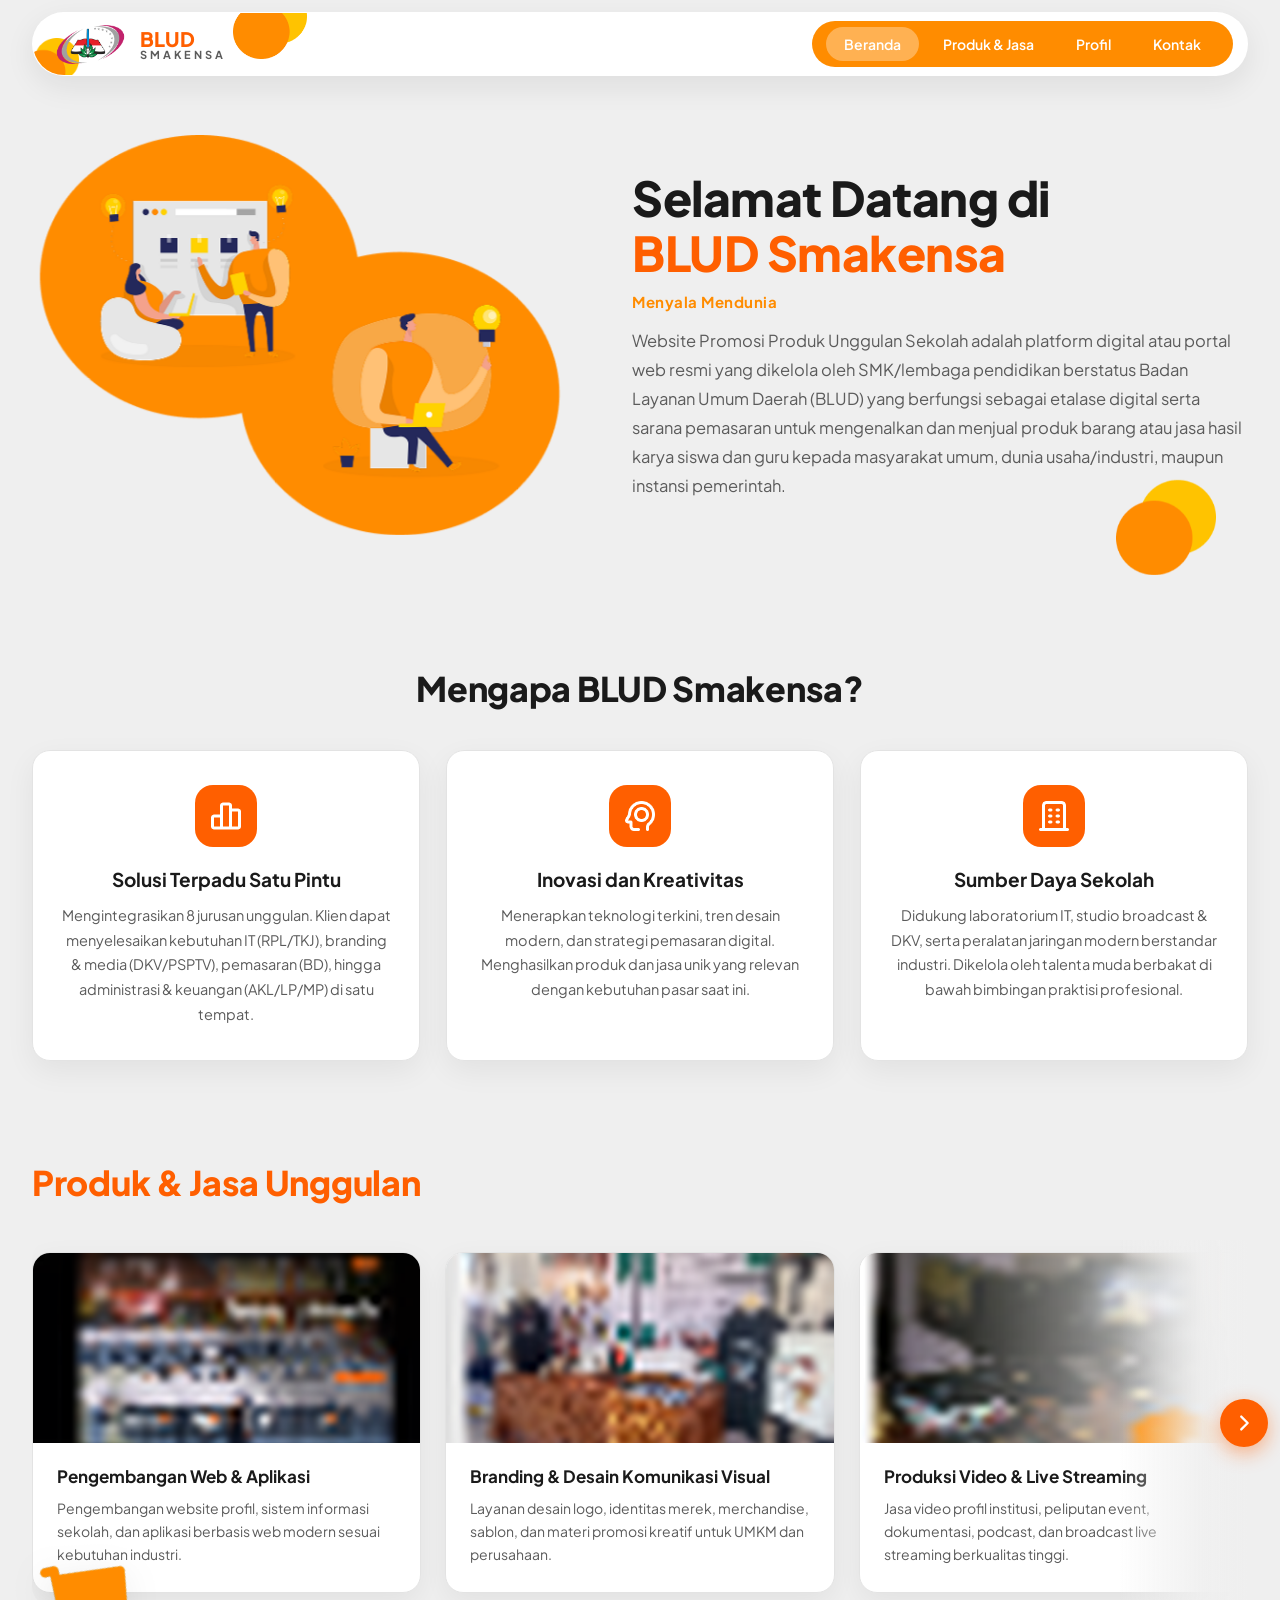
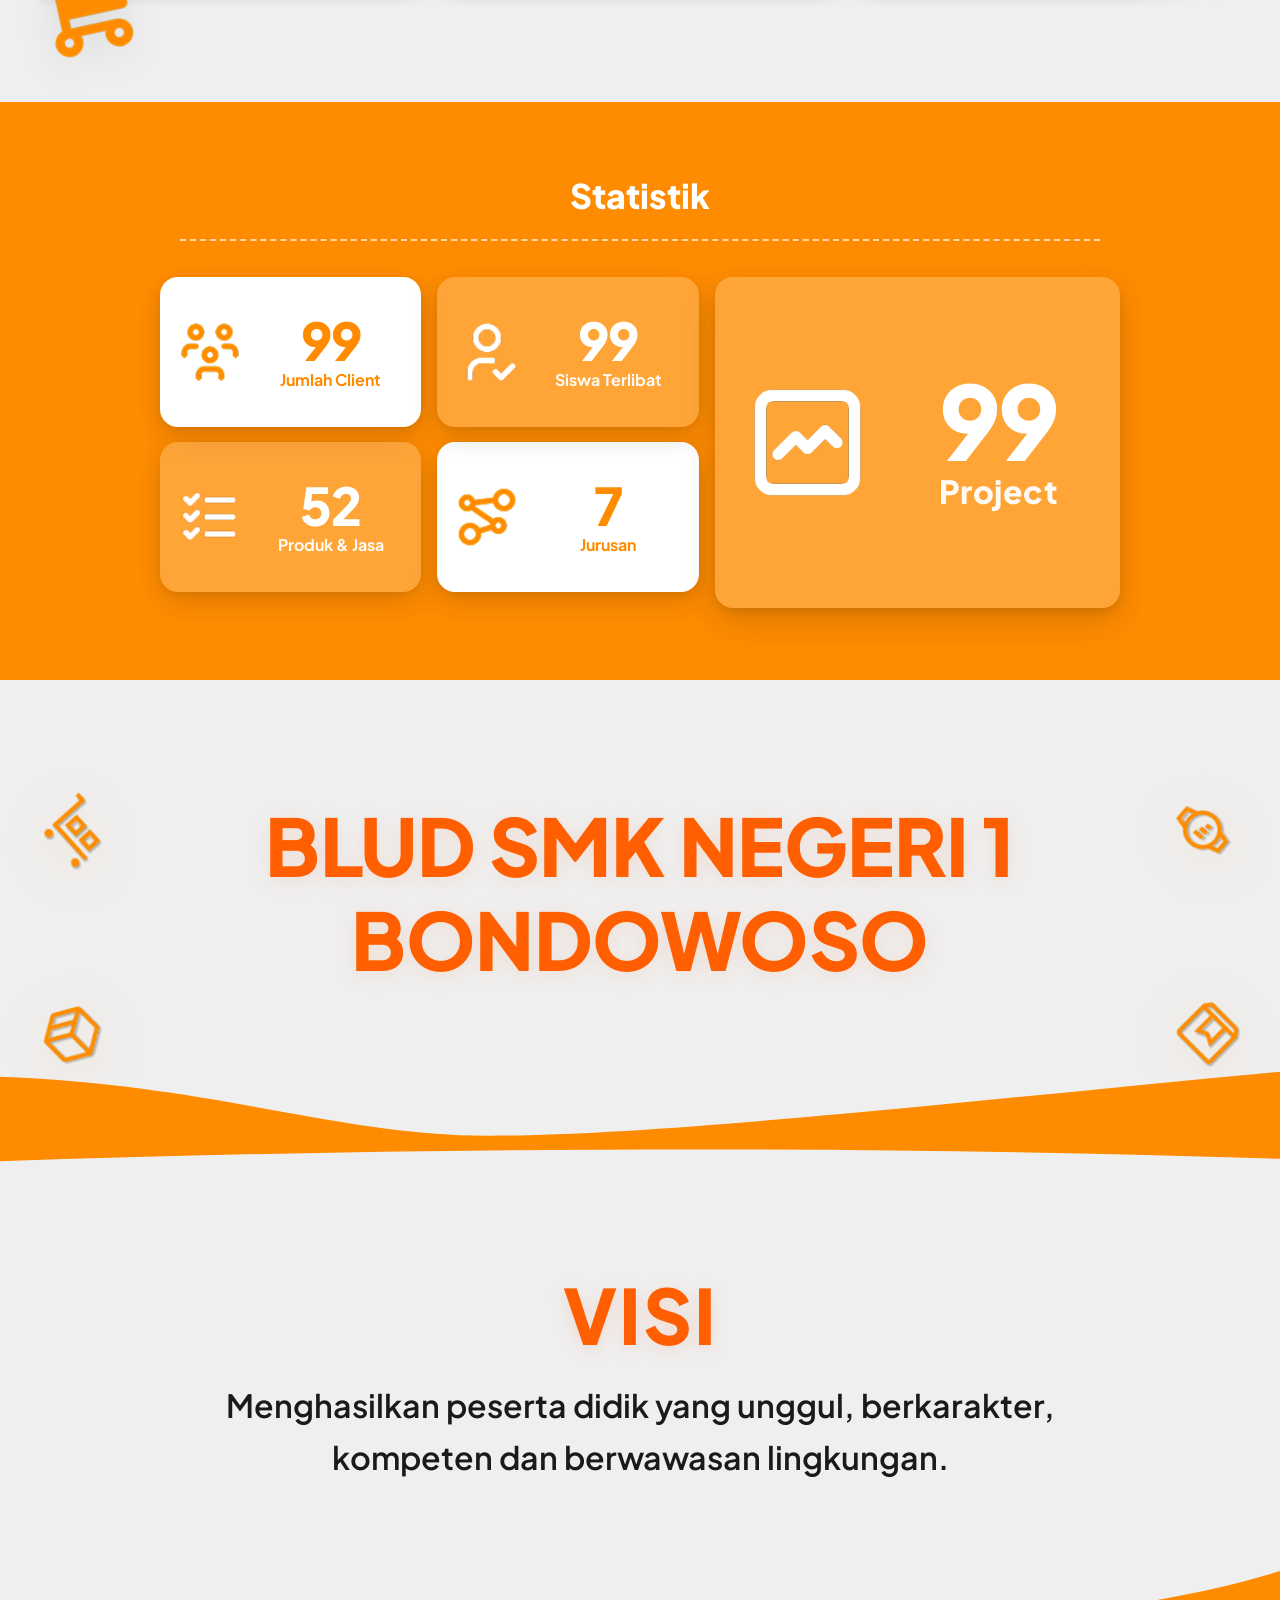
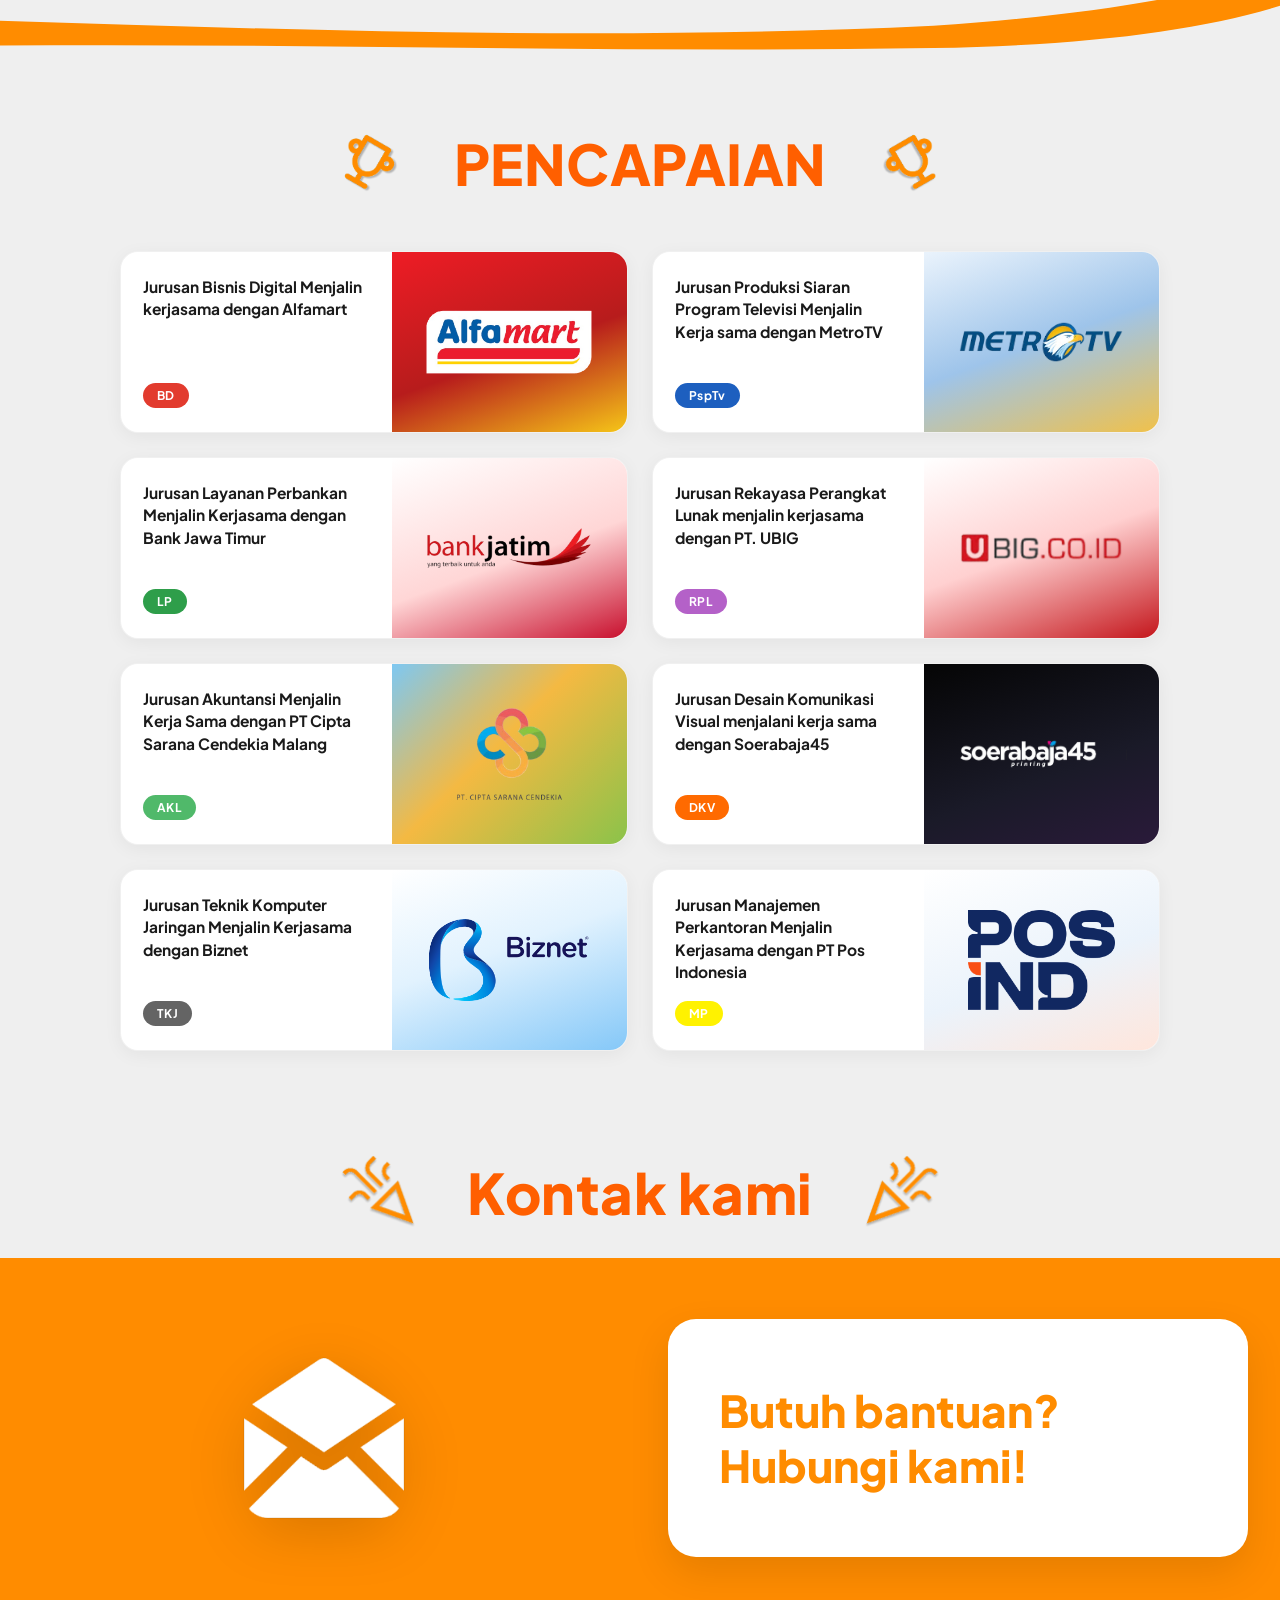
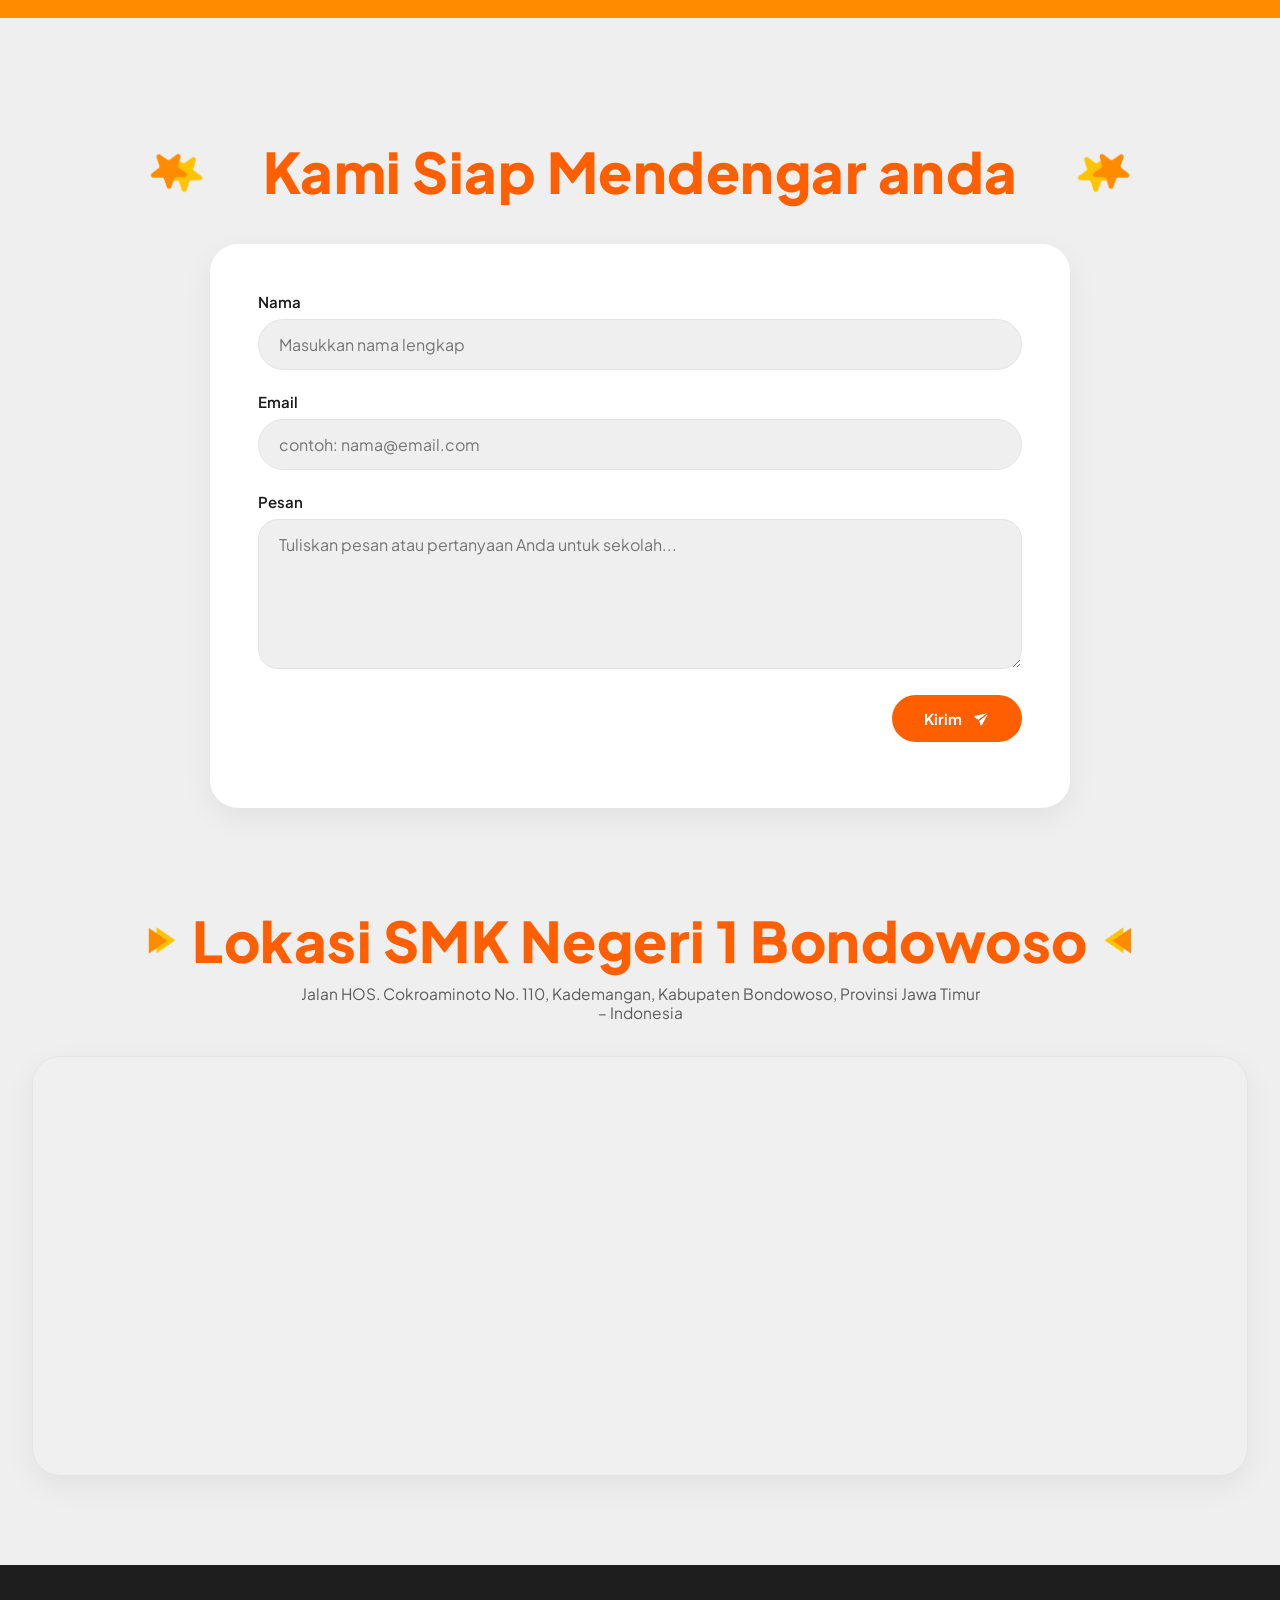
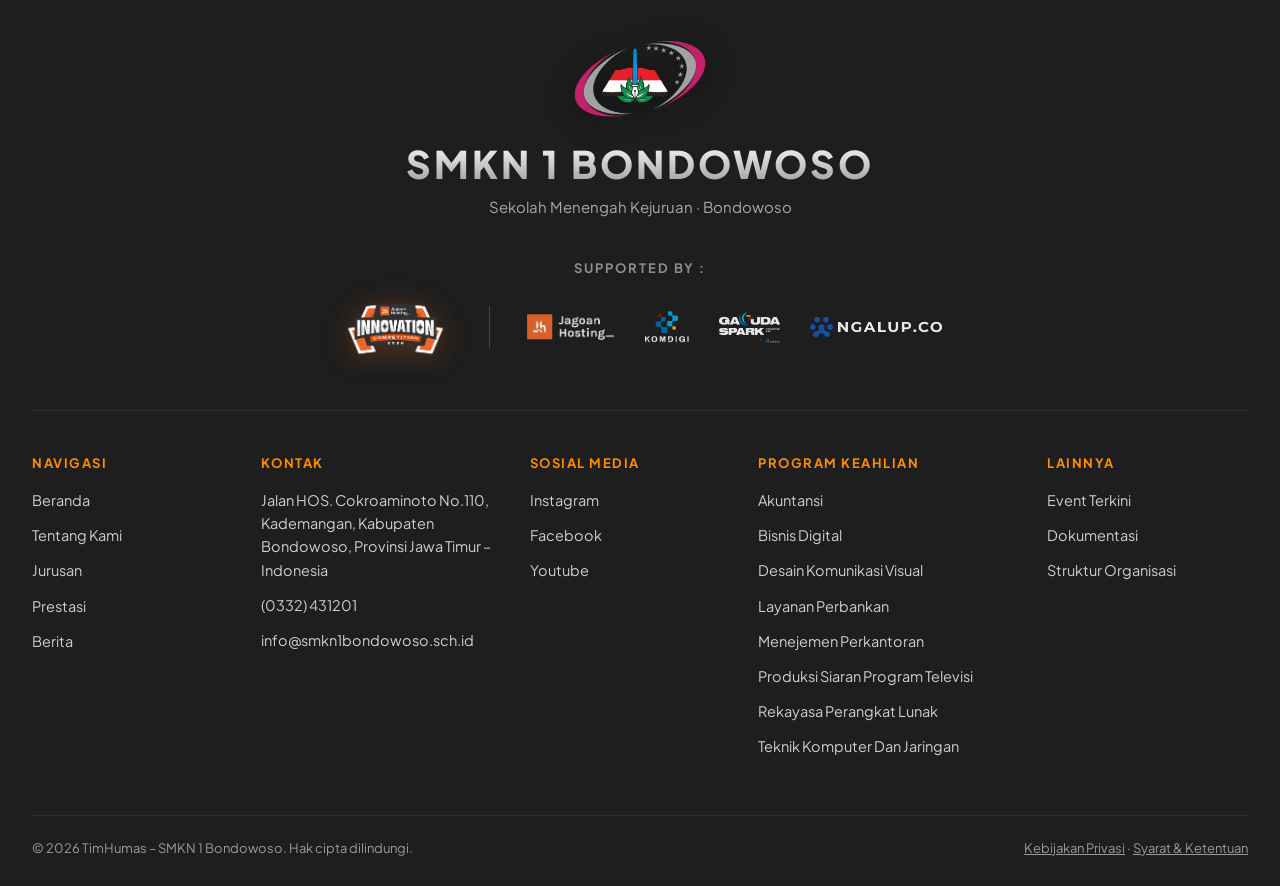
==== commit d58e170c: "ubah text" ====
--- a/index.html
+++ b/index.html
@@ -449,7 +449,7 @@
          LOGO PENYELENGGARA & PENDUKUNG LOMBA (JHIC 2026)
          ====================================================================== -->
     <div class="lomba-strip reveal delay-1">
-      <p class="lomba-strip-label">Presented by :</p>
+      <p class="lomba-strip-label">Supported by :</p>
       <div class="lomba-strip-wrap">
         <div class="lomba-main-logo">
           <img src="images/1. LOGO JHIC 2.0.png" alt="JHIC 2.0" title="Jagoan Hosting Innovation Competition 2026"
